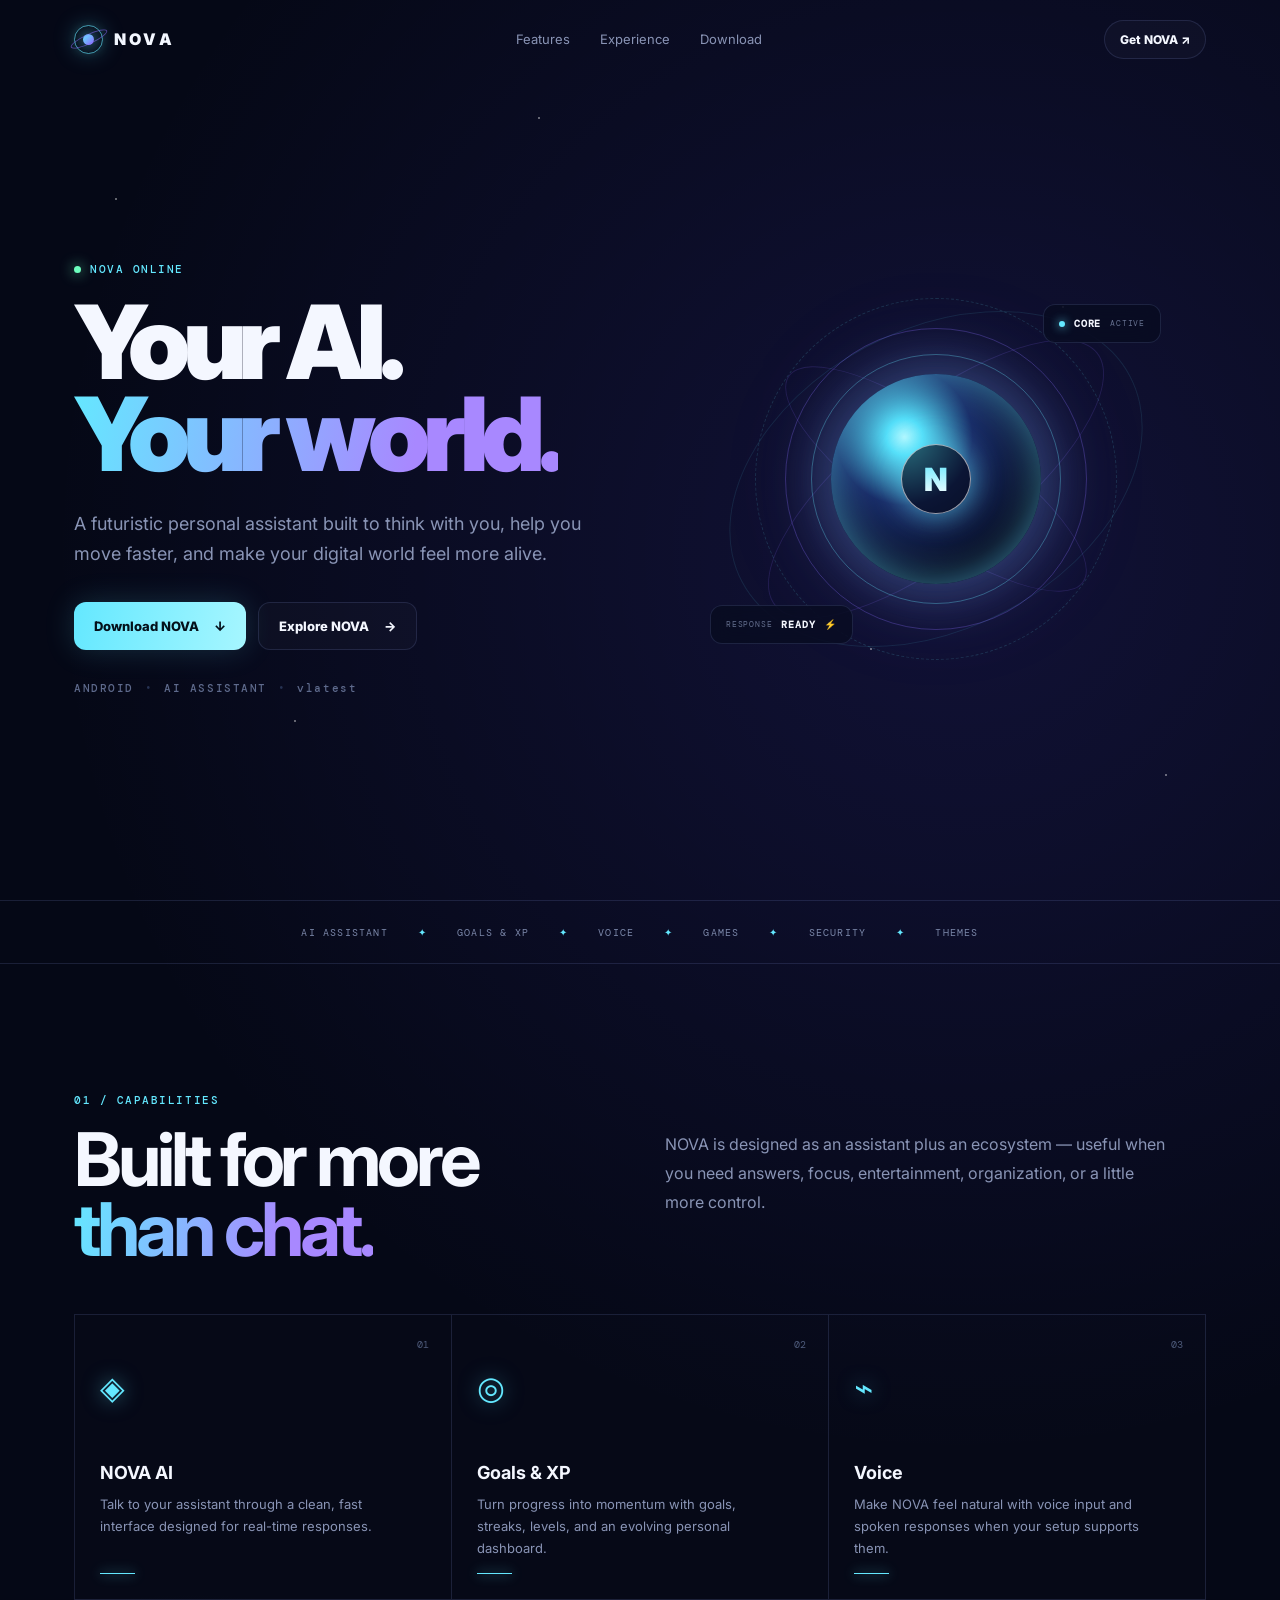
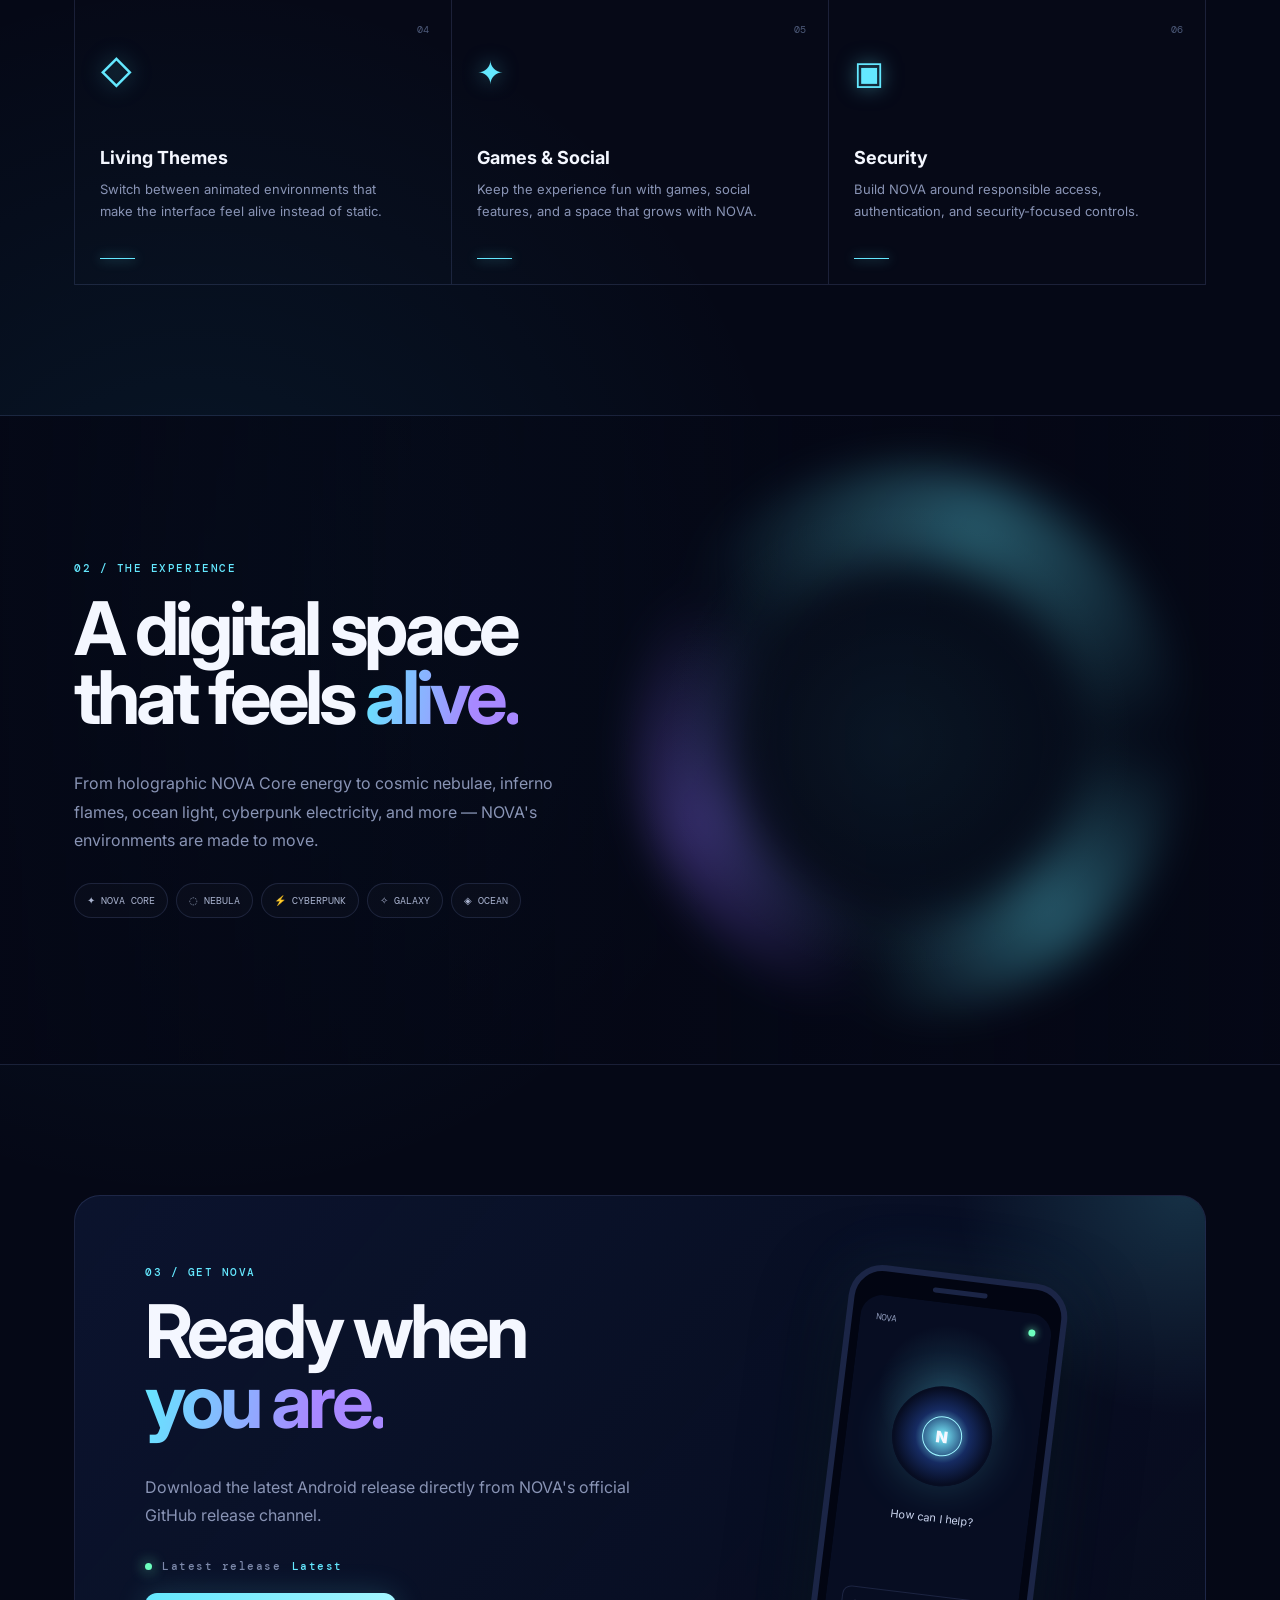
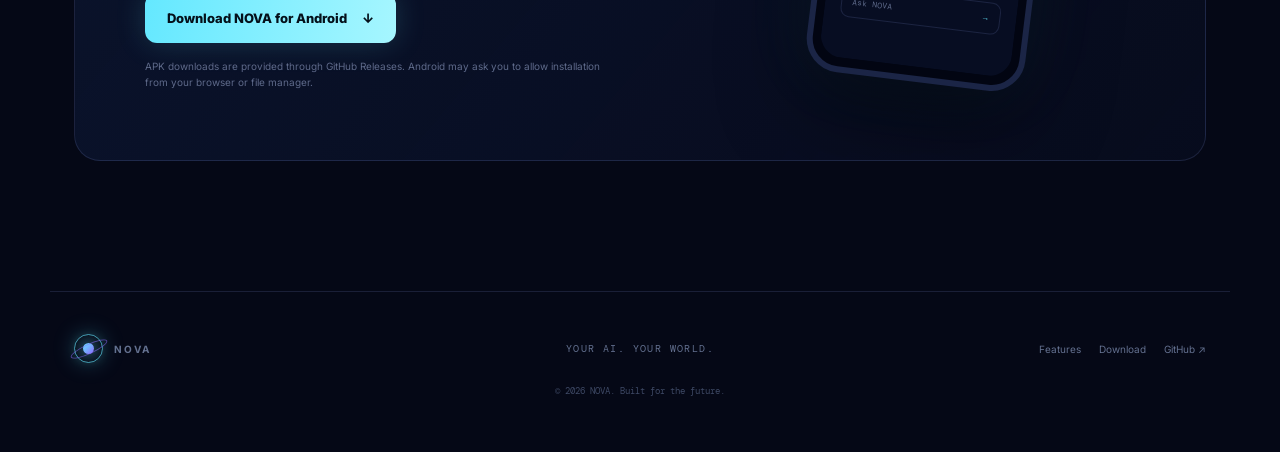
==== index.html @ 0735d18c "feat: build complete NOVA website" ====
<!doctype html>
<html lang="en">
<head>
  <meta charset="utf-8">
  <meta name="viewport" content="width=device-width,initial-scale=1">
  <meta name="theme-color" content="#050816">
  <meta name="description" content="NOVA — your AI, your world. Explore the official NOVA AI assistant and download the latest Android app.">
  <meta property="og:title" content="NOVA — Your AI. Your World.">
  <meta property="og:description" content="The official NOVA AI website. Download NOVA for Android.">
  <meta property="og:type" content="website">
  <title>NOVA — Your AI. Your World.</title>
  <link rel="icon" href="assets/nova-mark.svg" type="image/svg+xml">
  <link rel="stylesheet" href="styles.css">
</head>
<body>
  <div class="space" aria-hidden="true"><i></i><i></i><i></i><i></i><i></i><i></i></div>
  <header class="nav">
    <a class="brand" href="#top" aria-label="NOVA home">
      <span class="brand-orb"><span></span></span>
      <span>NOVA</span>
    </a>
    <nav>
      <a href="#features">Features</a>
      <a href="#experience">Experience</a>
      <a href="#download">Download</a>
    </nav>
    <a class="nav-download" href="#download">Get NOVA <span>↗</span></a>
  </header>

  <main id="top">
    <section class="hero">
      <div class="hero-copy reveal">
        <div class="eyebrow"><span class="pulse"></span> NOVA ONLINE</div>
        <h1>Your AI.<br><em>Your world.</em></h1>
        <p class="lead">A futuristic personal assistant built to think with you, help you move faster, and make your digital world feel more alive.</p>
        <div class="actions">
          <a class="button primary" href="#download">Download NOVA <span>↓</span></a>
          <a class="button ghost" href="#features">Explore NOVA <span>→</span></a>
        </div>
        <div class="hero-meta"><span>ANDROID</span><b>•</b><span>AI ASSISTANT</span><b>•</b><span>v<span id="hero-version">latest</span></span></div>
      </div>

      <div class="core-wrap reveal" aria-label="Animated NOVA Core">
        <div class="orbit orbit-a"></div><div class="orbit orbit-b"></div><div class="orbit orbit-c"></div>
        <div class="core-glow"></div>
        <div class="core">
          <div class="core-ring ring-one"></div>
          <div class="core-ring ring-two"></div>
          <div class="core-ring ring-three"></div>
          <div class="core-center"><span>N</span></div>
        </div>
        <div class="float-card card-top"><span class="dot"></span><strong>CORE</strong><small>ACTIVE</small></div>
        <div class="float-card card-bottom"><small>RESPONSE</small><strong>READY</strong><span>⚡</span></div>
      </div>
    </section>

    <section class="ticker" aria-label="NOVA capabilities">
      <div>AI ASSISTANT</div><span>✦</span><div>GOALS & XP</div><span>✦</span><div>VOICE</div><span>✦</span><div>GAMES</div><span>✦</span><div>SECURITY</div><span>✦</span><div>THEMES</div>
    </section>

    <section class="section" id="features">
      <div class="section-head reveal">
        <div><span class="kicker">01 / CAPABILITIES</span><h2>Built for more<br><em>than chat.</em></h2></div>
        <p>NOVA is designed as an assistant plus an ecosystem — useful when you need answers, focus, entertainment, organization, or a little more control.</p>
      </div>
      <div class="feature-grid">
        <article class="feature reveal"><span class="number">01</span><div class="icon">◈</div><h3>NOVA AI</h3><p>Talk to your assistant through a clean, fast interface designed for real-time responses.</p><span class="line"></span></article>
        <article class="feature reveal"><span class="number">02</span><div class="icon">◎</div><h3>Goals & XP</h3><p>Turn progress into momentum with goals, streaks, levels, and an evolving personal dashboard.</p><span class="line"></span></article>
        <article class="feature reveal"><span class="number">03</span><div class="icon">⌁</div><h3>Voice</h3><p>Make NOVA feel natural with voice input and spoken responses when your setup supports them.</p><span class="line"></span></article>
        <article class="feature reveal"><span class="number">04</span><div class="icon">◇</div><h3>Living Themes</h3><p>Switch between animated environments that make the interface feel alive instead of static.</p><span class="line"></span></article>
        <article class="feature reveal"><span class="number">05</span><div class="icon">✦</div><h3>Games & Social</h3><p>Keep the experience fun with games, social features, and a space that grows with NOVA.</p><span class="line"></span></article>
        <article class="feature reveal"><span class="number">06</span><div class="icon">▣</div><h3>Security</h3><p>Build NOVA around responsible access, authentication, and security-focused controls.</p><span class="line"></span></article>
      </div>
    </section>

    <section class="experience" id="experience">
      <div class="experience-orb"></div>
      <div class="experience-content reveal">
        <span class="kicker">02 / THE EXPERIENCE</span>
        <h2>A digital space<br>that feels <em>alive.</em></h2>
        <p>From holographic NOVA Core energy to cosmic nebulae, inferno flames, ocean light, cyberpunk electricity, and more — NOVA's environments are made to move.</p>
        <div class="theme-pills"><span>✦ NOVA CORE</span><span>◌ NEBULA</span><span>⚡ CYBERPUNK</span><span>✧ GALAXY</span><span>◈ OCEAN</span></div>
      </div>
    </section>

    <section class="download" id="download">
      <div class="download-panel reveal">
        <div class="download-copy">
          <span class="kicker">03 / GET NOVA</span>
          <h2>Ready when<br><em>you are.</em></h2>
          <p>Download the latest Android release directly from NOVA's official GitHub release channel.</p>
          <div class="release"><span class="status"></span><span>Latest release</span><strong id="release-version">Checking…</strong></div>
          <a id="download-button" class="button primary big" href="https://github.com/team3nerd/nova-website/releases/latest/download/NOVA.apk">Download NOVA for Android <span>↓</span></a>
          <p class="fine">APK downloads are provided through GitHub Releases. Android may ask you to allow installation from your browser or file manager.</p>
        </div>
        <div class="download-visual">
          <div class="phone">
            <div class="speaker"></div><div class="phone-screen">
              <div class="mini-top"><span>NOVA</span><i></i></div>
              <div class="mini-core"><div>N</div></div>
              <p>How can I help?</p>
              <div class="mini-input">Ask NOVA <span>→</span></div>
            </div>
          </div>
        </div>
      </div>
    </section>
  </main>

  <footer>
    <div class="footer-brand"><span class="brand-orb"><span></span></span><strong>NOVA</strong></div>
    <p>YOUR AI. YOUR WORLD.</p>
    <div class="footer-links"><a href="#features">Features</a><a href="#download">Download</a><a href="https://github.com/team3nerd/nova-website" target="_blank" rel="noreferrer">GitHub ↗</a></div>
    <small>© <span id="year"></span> NOVA. Built for the future.</small>
  </footer>

  <script src="script.js"></script>
</body>
</html>
---- styles.css ----
@import url('https://fonts.googleapis.com/css2?family=DM+Mono:wght@400;500&family=Inter:wght@400;500;600;700;800;900&display=swap');
:root{--bg:#050816;--panel:#0a1024;--panel2:#0d1530;--text:#f4f7ff;--muted:#8994b5;--cyan:#64e8ff;--violet:#8d6bff;--line:rgba(130,150,220,.17);--max:1180px}
*{box-sizing:border-box}html{scroll-behavior:smooth}body{margin:0;background:radial-gradient(circle at 75% 15%,rgba(93,77,255,.14),transparent 28%),radial-gradient(circle at 15% 60%,rgba(43,202,255,.08),transparent 25%),var(--bg);color:var(--text);font-family:Inter,system-ui,sans-serif;overflow-x:hidden}a{color:inherit;text-decoration:none}.space i{position:fixed;width:2px;height:2px;background:#fff;border-radius:50%;opacity:.5;z-index:-1;animation:twinkle 4s infinite alternate}.space i:nth-child(1){left:9%;top:22%}.space i:nth-child(2){left:42%;top:13%;animation-delay:1s}.space i:nth-child(3){left:83%;top:34%;animation-delay:2s}.space i:nth-child(4){left:68%;top:72%;animation-delay:.5s}.space i:nth-child(5){left:23%;top:80%;animation-delay:1.5s}.space i:nth-child(6){left:91%;top:86%;animation-delay:2.5s}@keyframes twinkle{to{opacity:.12;transform:scale(.5)}}.nav{height:78px;max-width:var(--max);margin:auto;display:flex;align-items:center;justify-content:space-between;padding:0 24px;position:relative;z-index:10}.brand,.footer-brand{display:flex;align-items:center;gap:11px;font-weight:900;letter-spacing:.2em}.brand-orb{width:29px;height:29px;border:1px solid rgba(100,232,255,.65);border-radius:50%;display:grid;place-items:center;position:relative;box-shadow:0 0 22px rgba(100,232,255,.25)}.brand-orb:before{content:"";width:11px;height:11px;border-radius:50%;background:linear-gradient(135deg,var(--cyan),var(--violet));box-shadow:0 0 15px var(--cyan)}.brand-orb span{position:absolute;width:40px;height:10px;border:1px solid rgba(141,107,255,.55);border-radius:50%;transform:rotate(-25deg)}nav{display:flex;gap:30px;font-size:13px;color:var(--muted)}nav a:hover{color:var(--text)}.nav-download{font-size:12px;font-weight:800;border:1px solid var(--line);padding:11px 15px;border-radius:999px;background:rgba(255,255,255,.025)}.hero{min-height:calc(100vh - 78px);max-width:var(--max);margin:auto;padding:80px 24px 100px;display:grid;grid-template-columns:1fr 1fr;align-items:center;gap:50px}.eyebrow,.kicker,.hero-meta,.release{font:500 11px/1.2 'DM Mono',monospace;letter-spacing:.14em;color:var(--cyan)}.eyebrow{display:flex;align-items:center;gap:9px}.pulse,.status{width:7px;height:7px;border-radius:50%;background:#6dffbe;box-shadow:0 0 14px #6dffbe;display:inline-block;animation:pulse 1.6s infinite}@keyframes pulse{50%{transform:scale(1.7);opacity:.55}}h1{font-size:clamp(58px,8vw,104px);line-height:.9;letter-spacing:-.07em;margin:20px 0 28px;font-weight:900}h1 em,h2 em{font-style:normal;background:linear-gradient(100deg,var(--cyan),#a888ff 70%);-webkit-background-clip:text;background-clip:text;color:transparent}.lead{max-width:590px;color:var(--muted);font-size:18px;line-height:1.7}.actions{display:flex;gap:12px;margin:32px 0}.button{display:inline-flex;align-items:center;gap:15px;border-radius:12px;padding:15px 20px;font-size:13px;font-weight:800;transition:.25s;cursor:pointer}.button.primary{color:#04101a;background:linear-gradient(100deg,var(--cyan),#a6f6ff);box-shadow:0 0 30px rgba(100,232,255,.17)}.button.primary:hover{transform:translateY(-3px);box-shadow:0 12px 40px rgba(100,232,255,.23)}.button.ghost{border:1px solid var(--line);background:rgba(255,255,255,.025)}.button.ghost:hover{border-color:rgba(100,232,255,.4)}.hero-meta{display:flex;gap:11px;color:#5e6a8c}.hero-meta b{font-weight:400;color:#263252}.core-wrap{height:500px;display:grid;place-items:center;position:relative}.core-glow{position:absolute;width:300px;height:300px;background:radial-gradient(circle,rgba(100,232,255,.25),rgba(141,107,255,.1) 42%,transparent 70%);filter:blur(10px);animation:breathe 4s ease-in-out infinite}@keyframes breathe{50%{transform:scale(1.15);opacity:.75}}.core{width:210px;height:210px;border-radius:50%;position:relative;display:grid;place-items:center;background:radial-gradient(circle at 35% 30%,#b7f9ff 0,#55dff9 9%,#192b66 34%,#070b20 70%);box-shadow:inset 0 0 40px rgba(100,232,255,.5),0 0 70px rgba(100,232,255,.25),0 0 120px rgba(141,107,255,.16)}.core-center{width:70px;height:70px;border-radius:50%;display:grid;place-items:center;border:1px solid rgba(255,255,255,.6);background:rgba(4,9,24,.62);box-shadow:0 0 30px rgba(100,232,255,.7)}.core-center span{font-size:32px;font-weight:900;background:linear-gradient(var(--cyan),#fff);-webkit-background-clip:text;color:transparent}.core-ring,.orbit{position:absolute;border:1px solid rgba(100,232,255,.32);border-radius:50%}.ring-one{inset:-20px;animation:spin 9s linear infinite}.ring-two{inset:-46px;border-color:rgba(141,107,255,.3);animation:spin 14s linear infinite reverse}.ring-three{inset:-76px;border-style:dashed;border-color:rgba(100,232,255,.15);animation:spin 22s linear infinite}@keyframes spin{to{transform:rotate(360deg)}}.orbit{width:360px;height:110px;transform:rotate(35deg);border-color:rgba(141,107,255,.17)}.orbit-b{width:410px;height:150px;transform:rotate(-38deg)}.orbit-c{width:300px;height:440px;transform:rotate(62deg);border-color:rgba(100,232,255,.1)}.float-card{position:absolute;border:1px solid var(--line);background:rgba(7,12,31,.72);backdrop-filter:blur(12px);padding:12px 15px;border-radius:12px;display:flex;align-items:center;gap:9px;font:10px 'DM Mono',monospace;letter-spacing:.08em}.float-card small{color:#65708f}.card-top{top:75px;right:45px}.card-bottom{bottom:85px;left:45px}.dot{width:6px;height:6px;background:var(--cyan);border-radius:50%;box-shadow:0 0 10px var(--cyan)}.ticker{border-block:1px solid var(--line);display:flex;justify-content:center;gap:30px;align-items:center;min-height:64px;color:#7b87a9;font:10px 'DM Mono',monospace;letter-spacing:.12em;overflow:hidden;white-space:nowrap}.ticker span{color:var(--cyan)}.section{max-width:var(--max);margin:auto;padding:130px 24px}.section-head{display:grid;grid-template-columns:1fr 1fr;gap:50px;margin-bottom:50px}.kicker{display:block;margin-bottom:18px}.section h2,.experience h2,.download h2{font-size:clamp(45px,6vw,74px);line-height:.94;letter-spacing:-.055em;margin:0}.section-head p,.experience-content>p,.download-copy>p{color:var(--muted);line-height:1.8;max-width:500px;margin:36px 0 0}.feature-grid{display:grid;grid-template-columns:repeat(3,1fr);border-top:1px solid var(--line);border-left:1px solid var(--line)}.feature{min-height:285px;padding:25px;border-right:1px solid var(--line);border-bottom:1px solid var(--line);position:relative;transition:.3s;background:rgba(255,255,255,.008)}.feature:hover{background:rgba(100,232,255,.025);transform:translateY(-4px)}.number{position:absolute;right:22px;top:23px;font:10px 'DM Mono',monospace;color:#4e5b7b}.icon{font-size:32px;color:var(--cyan);text-shadow:0 0 20px rgba(100,232,255,.5);margin:28px 0 55px}.feature h3{font-size:18px;margin:0 0 10px}.feature p{color:var(--muted);font-size:13px;line-height:1.7;margin:0;max-width:290px}.line{position:absolute;bottom:25px;left:25px;width:35px;height:1px;background:var(--cyan);box-shadow:0 0 12px var(--cyan)}.experience{min-height:650px;position:relative;overflow:hidden;border-block:1px solid var(--line);display:grid;place-items:center;padding:110px 24px}.experience:before{content:"";position:absolute;inset:0;background:radial-gradient(circle at 70% 50%,rgba(100,232,255,.1),transparent 25%),linear-gradient(90deg,rgba(5,8,22,.95),rgba(5,8,22,.55),rgba(5,8,22,.92))}.experience-orb{position:absolute;width:540px;height:540px;right:8%;border-radius:50%;background:conic-gradient(from 90deg,transparent,var(--cyan),transparent 28%,var(--violet),transparent 60%,var(--cyan),transparent);filter:blur(22px);opacity:.35;animation:spin 18s linear infinite}.experience-orb:after{content:"";position:absolute;inset:90px;border-radius:50%;background:#050816;box-shadow:0 0 90px rgba(100,232,255,.25)}.experience-content{position:relative;width:var(--max);padding:0 24px}.experience-content>p{max-width:530px}.theme-pills{display:flex;flex-wrap:wrap;gap:8px;margin-top:28px}.theme-pills span{padding:10px 12px;border:1px solid var(--line);border-radius:999px;color:#aab4d0;font:10px 'DM Mono',monospace;background:rgba(255,255,255,.02)}.download{max-width:var(--max);margin:auto;padding:130px 24px}.download-panel{border:1px solid var(--line);border-radius:26px;background:linear-gradient(130deg,rgba(12,21,48,.92),rgba(8,13,32,.72));padding:70px;display:grid;grid-template-columns:1.2fr .8fr;overflow:hidden;position:relative}.download-panel:before{content:"";position:absolute;width:500px;height:500px;right:-230px;top:-260px;background:radial-gradient(circle,rgba(100,232,255,.16),transparent 65%)}.release{display:flex;align-items:center;gap:10px;margin:30px 0 20px;color:#7d89aa}.release strong{color:var(--cyan);font-weight:500}.button.big{padding:17px 22px}.fine{font-size:10px!important;line-height:1.6!important;color:#5e6a8a!important;max-width:480px!important;margin-top:15px!important}.download-visual{display:grid;place-items:center;position:relative}.phone{width:220px;height:410px;border:6px solid #1b2546;border-radius:34px;background:#020512;box-shadow:0 30px 80px rgba(0,0,0,.5),0 0 70px rgba(100,232,255,.08);padding:8px;transform:rotate(7deg)}.speaker{width:55px;height:5px;background:#1b2546;border-radius:5px;margin:2px auto 9px}.phone-screen{height:365px;border-radius:22px;background:radial-gradient(circle at 50% 25%,rgba(100,232,255,.18),transparent 24%),#070d22;padding:16px;text-align:center;overflow:hidden}.mini-top{display:flex;justify-content:space-between;font:9px 'DM Mono';color:#8e9aba}.mini-top i{width:7px;height:7px;background:#6dffbe;border-radius:50%;box-shadow:0 0 8px #6dffbe}.mini-core{margin:55px auto 25px;width:100px;height:100px;border-radius:50%;display:grid;place-items:center;background:radial-gradient(circle,#7af0ff,#162b62 38%,#070d22 68%);box-shadow:0 0 45px rgba(100,232,255,.2)}.mini-core div{width:40px;height:40px;border-radius:50%;display:grid;place-items:center;border:1px solid #9df4ff;font-weight:900}.phone-screen p{font-size:11px;color:#cbd5ef}.mini-input{margin-top:70px;border:1px solid var(--line);padding:10px;border-radius:9px;text-align:left;color:#5e6a8a;font:8px 'DM Mono'}.mini-input span{float:right;color:var(--cyan)}footer{max-width:var(--max);margin:auto;padding:40px 24px 55px;border-top:1px solid var(--line);display:grid;grid-template-columns:1fr 1fr 1fr;align-items:center;gap:20px;color:#63708f;font-size:10px}footer p{text-align:center;font:10px 'DM Mono';letter-spacing:.14em}.footer-links{display:flex;justify-content:flex-end;gap:18px}.footer-links a:hover{color:var(--cyan)}footer small{grid-column:1/-1;text-align:center;color:#3e4965;font:9px 'DM Mono'}.reveal{opacity:0;transform:translateY(24px);transition:opacity .8s ease,transform .8s ease}.reveal.visible{opacity:1;transform:none}@media(max-width:800px){.nav{padding:0 18px}.nav nav{display:none}.nav-download{padding:9px 12px}.hero{grid-template-columns:1fr;padding-top:55px;min-height:auto}.core-wrap{height:400px;order:-1}.core{width:170px;height:170px}.orbit{transform:scale(.78) rotate(35deg)}.float-card{display:none}.section-head,.download-panel{grid-template-columns:1fr}.feature-grid{grid-template-columns:1fr 1fr}.download-panel{padding:38px}.download-visual{margin-top:45px}.experience{min-height:620px}.experience-orb{right:-220px;opacity:.25}footer{grid-template-columns:1fr;text-align:center}.footer-links{justify-content:center}footer p{grid-row:3}.footer-links{grid-row:2}footer small{grid-row:4}}@media(max-width:520px){h1{font-size:58px}.lead{font-size:16px}.actions{flex-direction:column}.button{justify-content:center}.feature-grid{grid-template-columns:1fr}.section,.download{padding-block:90px}.ticker{justify-content:flex-start;padding-left:20px}.download-panel{padding:30px 22px;border-radius:20px}.download h2{font-size:52px}.phone{transform:none}.hero-meta{flex-wrap:wrap}}
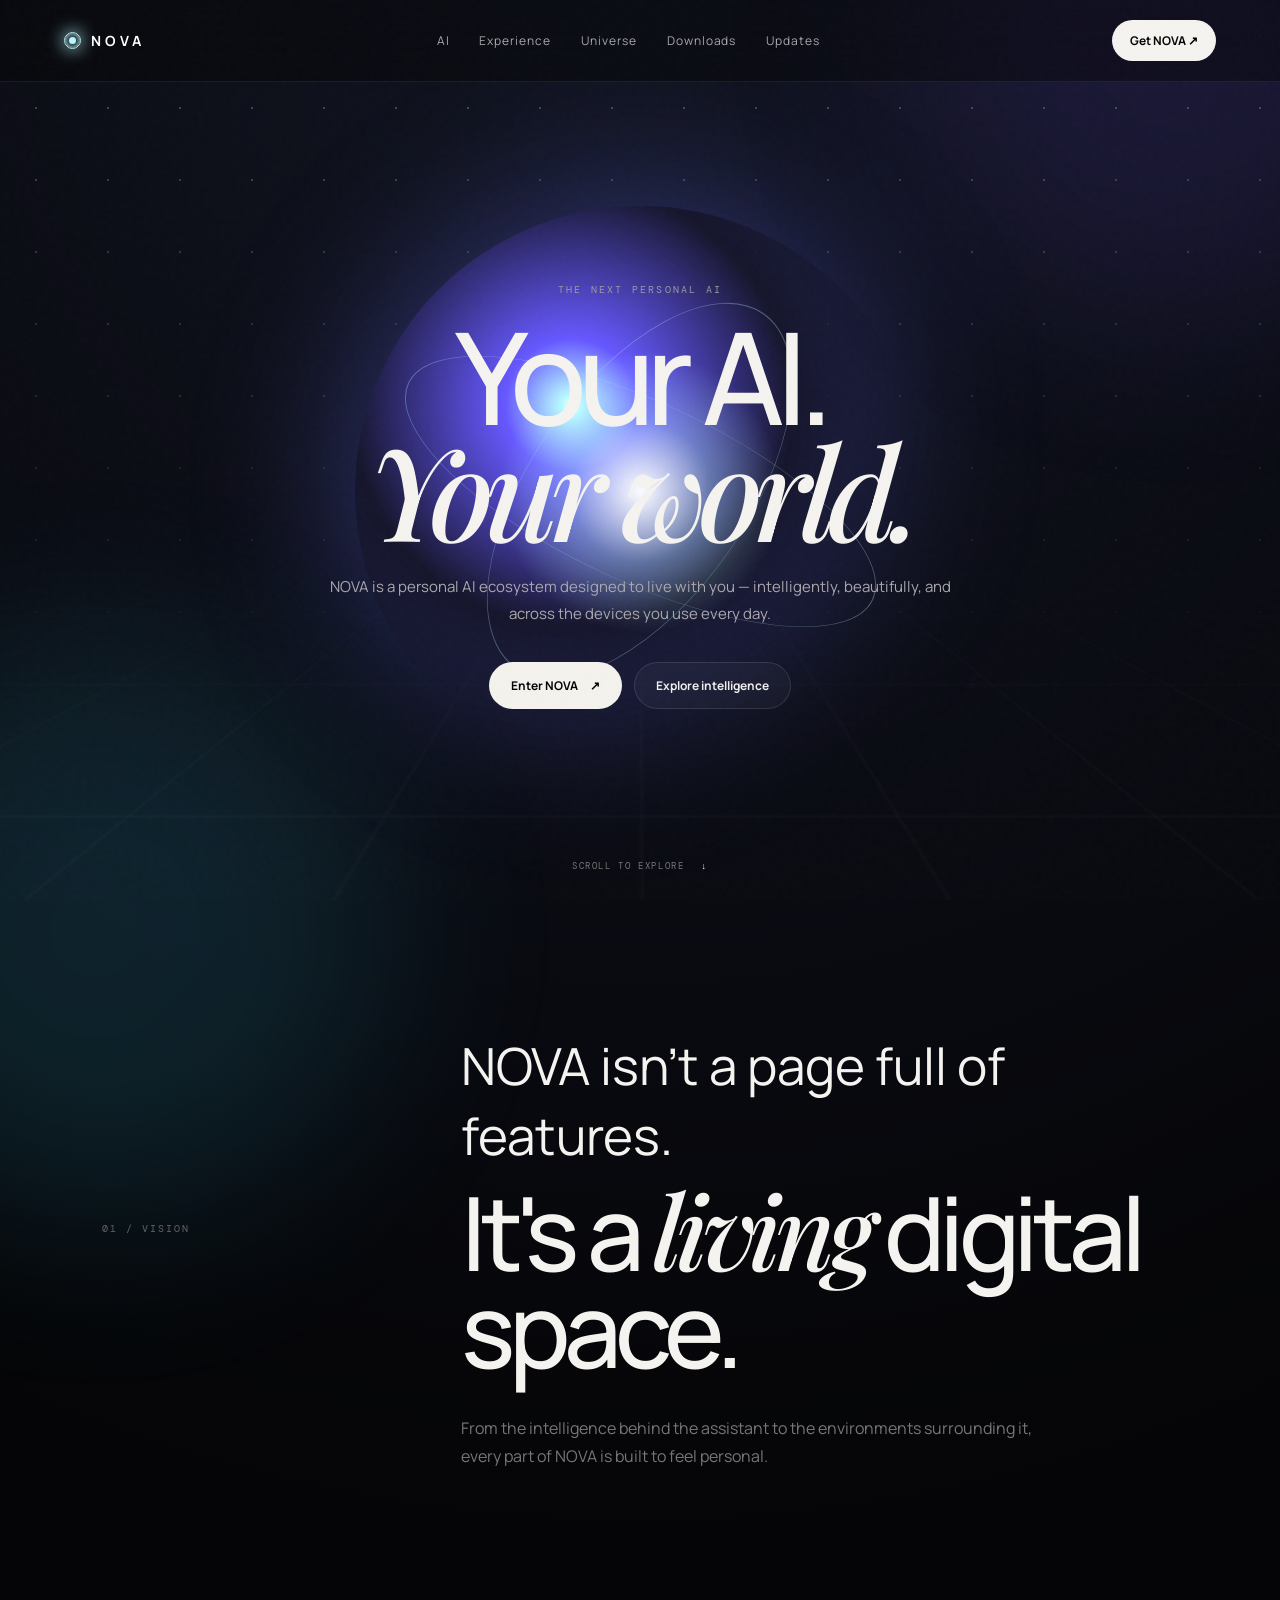
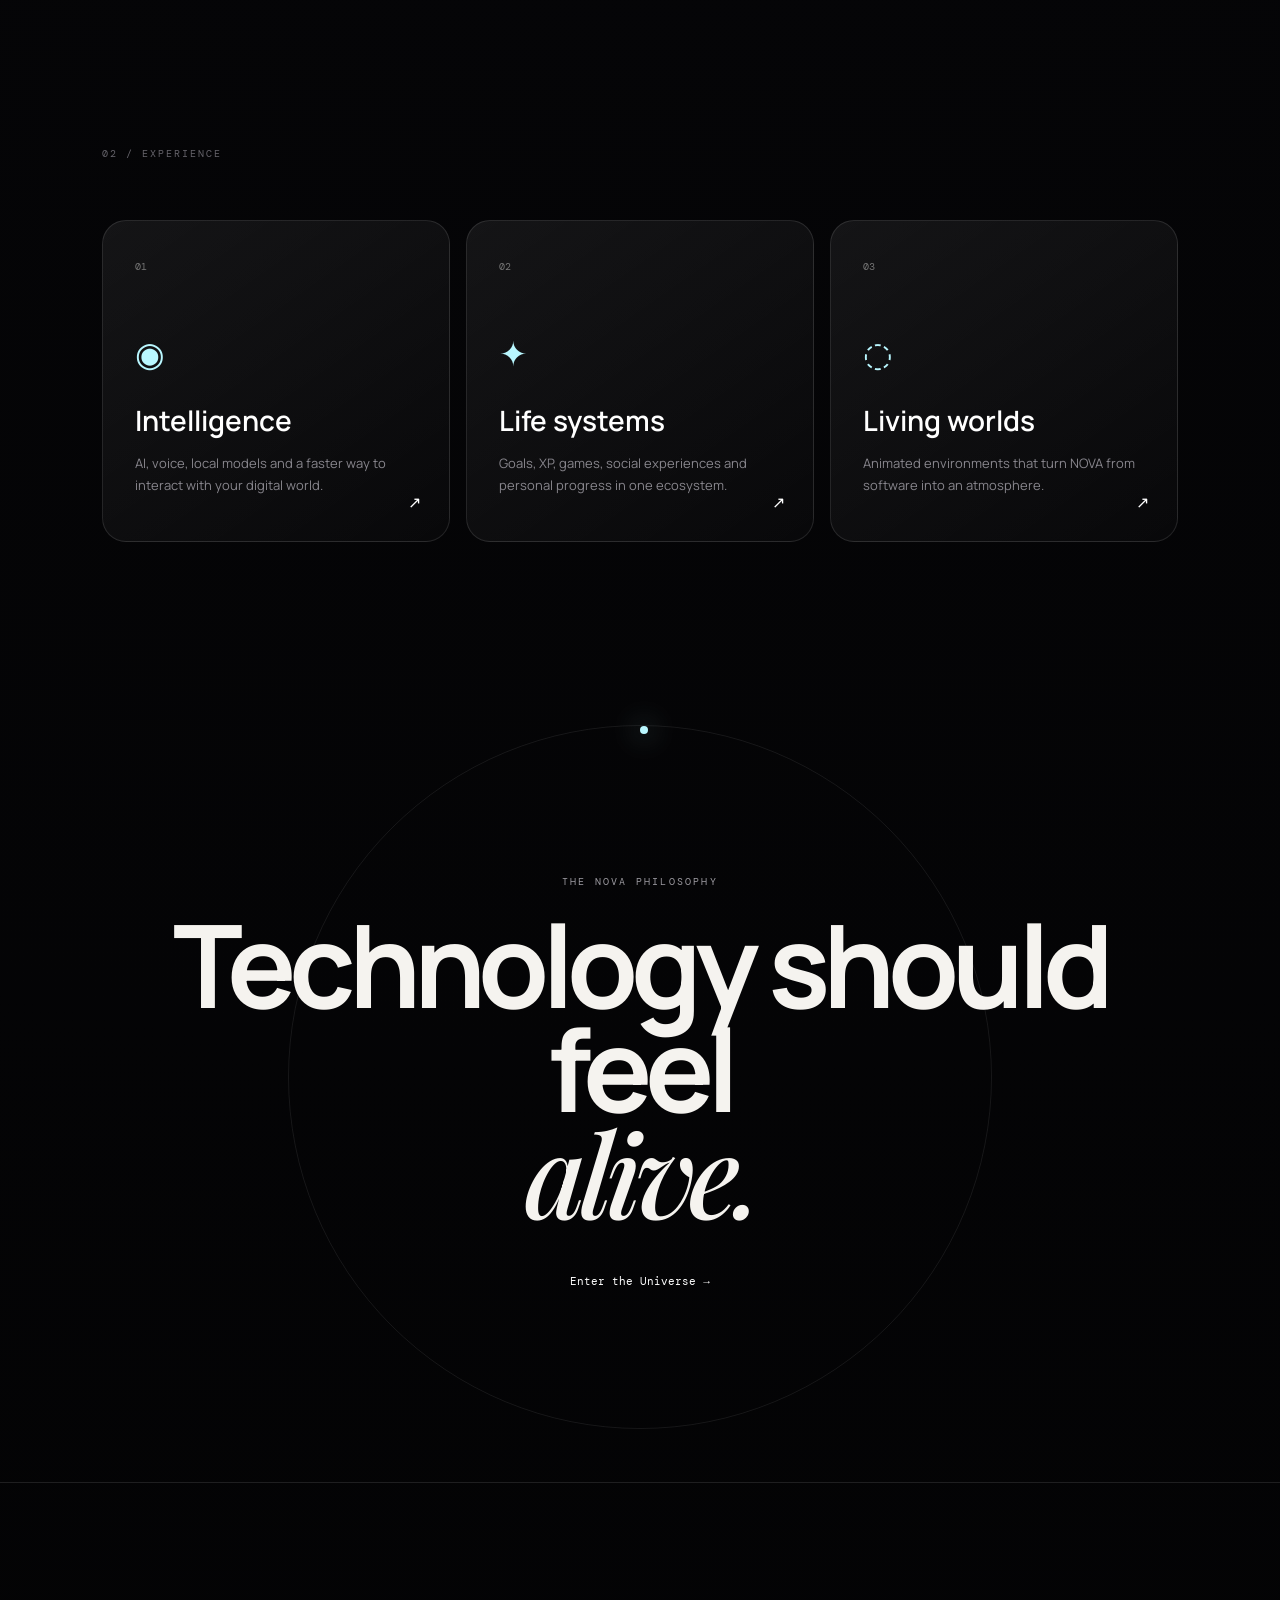
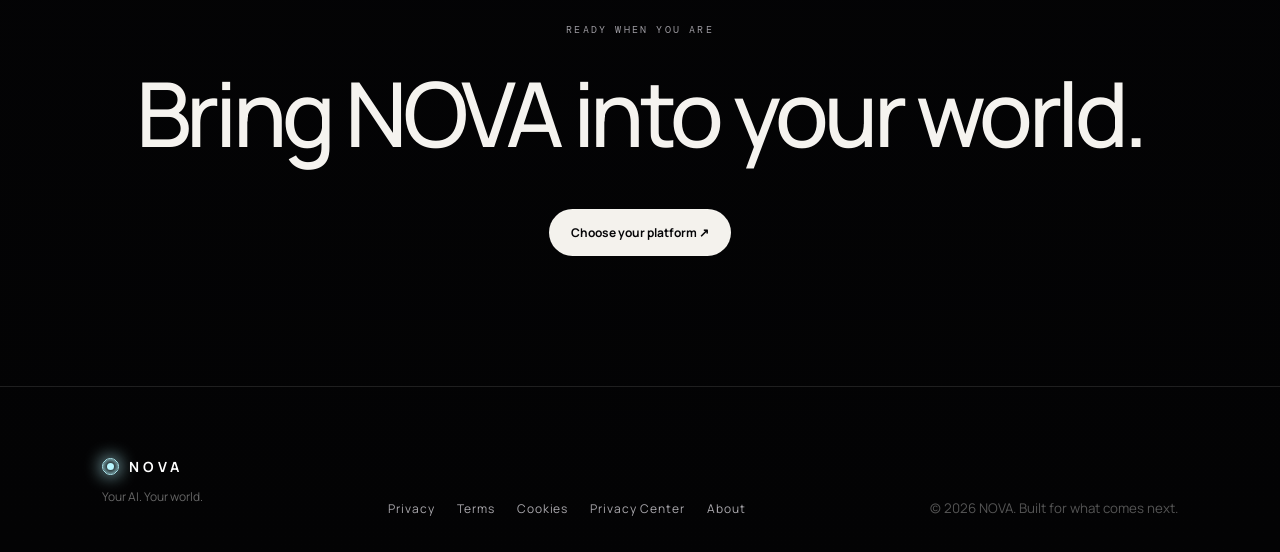
==== commit 9c36322a: "feat: transform NOVA website into a multi-page luxury ecosystem" ====
--- a/index.html
+++ b/index.html
@@ -1,119 +1,40 @@
 <!doctype html>
 <html lang="en">
 <head>
-  <meta charset="utf-8">
-  <meta name="viewport" content="width=device-width,initial-scale=1">
-  <meta name="theme-color" content="#050816">
-  <meta name="description" content="NOVA — your AI, your world. Explore the official NOVA AI assistant and download the latest Android app.">
-  <meta property="og:title" content="NOVA — Your AI. Your World.">
-  <meta property="og:description" content="The official NOVA AI website. Download NOVA for Android.">
-  <meta property="og:type" content="website">
-  <title>NOVA — Your AI. Your World.</title>
-  <link rel="icon" href="assets/nova-mark.svg" type="image/svg+xml">
-  <link rel="stylesheet" href="styles.css">
+<meta charset="utf-8"><meta name="viewport" content="width=device-width,initial-scale=1">
+<meta name="description" content="NOVA — a living AI ecosystem for your world.">
+<title>NOVA — Your AI. Your world.</title>
+<link rel="preconnect" href="https://fonts.googleapis.com"><link rel="preconnect" href="https://fonts.gstatic.com" crossorigin>
+<link href="https://fonts.googleapis.com/css2?family=DM+Mono:wght@400;500&family=Manrope:wght@300;400;500;600;700;800&family=Playfair+Display:ital,wght@0,500;0,600;1,500;1,600&display=swap" rel="stylesheet">
+<link rel="stylesheet" href="styles.css">
 </head>
-<body>
-  <div class="space" aria-hidden="true"><i></i><i></i><i></i><i></i><i></i><i></i></div>
-  <header class="nav">
-    <a class="brand" href="#top" aria-label="NOVA home">
-      <span class="brand-orb"><span></span></span>
-      <span>NOVA</span>
-    </a>
-    <nav>
-      <a href="#features">Features</a>
-      <a href="#experience">Experience</a>
-      <a href="#download">Download</a>
-    </nav>
-    <a class="nav-download" href="#download">Get NOVA <span>↗</span></a>
-  </header>
-
-  <main id="top">
-    <section class="hero">
-      <div class="hero-copy reveal">
-        <div class="eyebrow"><span class="pulse"></span> NOVA ONLINE</div>
-        <h1>Your AI.<br><em>Your world.</em></h1>
-        <p class="lead">A futuristic personal assistant built to think with you, help you move faster, and make your digital world feel more alive.</p>
-        <div class="actions">
-          <a class="button primary" href="#download">Download NOVA <span>↓</span></a>
-          <a class="button ghost" href="#features">Explore NOVA <span>→</span></a>
-        </div>
-        <div class="hero-meta"><span>ANDROID</span><b>•</b><span>AI ASSISTANT</span><b>•</b><span>v<span id="hero-version">latest</span></span></div>
-      </div>
-
-      <div class="core-wrap reveal" aria-label="Animated NOVA Core">
-        <div class="orbit orbit-a"></div><div class="orbit orbit-b"></div><div class="orbit orbit-c"></div>
-        <div class="core-glow"></div>
-        <div class="core">
-          <div class="core-ring ring-one"></div>
-          <div class="core-ring ring-two"></div>
-          <div class="core-ring ring-three"></div>
-          <div class="core-center"><span>N</span></div>
-        </div>
-        <div class="float-card card-top"><span class="dot"></span><strong>CORE</strong><small>ACTIVE</small></div>
-        <div class="float-card card-bottom"><small>RESPONSE</small><strong>READY</strong><span>⚡</span></div>
-      </div>
-    </section>
-
-    <section class="ticker" aria-label="NOVA capabilities">
-      <div>AI ASSISTANT</div><span>✦</span><div>GOALS & XP</div><span>✦</span><div>VOICE</div><span>✦</span><div>GAMES</div><span>✦</span><div>SECURITY</div><span>✦</span><div>THEMES</div>
-    </section>
-
-    <section class="section" id="features">
-      <div class="section-head reveal">
-        <div><span class="kicker">01 / CAPABILITIES</span><h2>Built for more<br><em>than chat.</em></h2></div>
-        <p>NOVA is designed as an assistant plus an ecosystem — useful when you need answers, focus, entertainment, organization, or a little more control.</p>
-      </div>
-      <div class="feature-grid">
-        <article class="feature reveal"><span class="number">01</span><div class="icon">◈</div><h3>NOVA AI</h3><p>Talk to your assistant through a clean, fast interface designed for real-time responses.</p><span class="line"></span></article>
-        <article class="feature reveal"><span class="number">02</span><div class="icon">◎</div><h3>Goals & XP</h3><p>Turn progress into momentum with goals, streaks, levels, and an evolving personal dashboard.</p><span class="line"></span></article>
-        <article class="feature reveal"><span class="number">03</span><div class="icon">⌁</div><h3>Voice</h3><p>Make NOVA feel natural with voice input and spoken responses when your setup supports them.</p><span class="line"></span></article>
-        <article class="feature reveal"><span class="number">04</span><div class="icon">◇</div><h3>Living Themes</h3><p>Switch between animated environments that make the interface feel alive instead of static.</p><span class="line"></span></article>
-        <article class="feature reveal"><span class="number">05</span><div class="icon">✦</div><h3>Games & Social</h3><p>Keep the experience fun with games, social features, and a space that grows with NOVA.</p><span class="line"></span></article>
-        <article class="feature reveal"><span class="number">06</span><div class="icon">▣</div><h3>Security</h3><p>Build NOVA around responsible access, authentication, and security-focused controls.</p><span class="line"></span></article>
-      </div>
-    </section>
-
-    <section class="experience" id="experience">
-      <div class="experience-orb"></div>
-      <div class="experience-content reveal">
-        <span class="kicker">02 / THE EXPERIENCE</span>
-        <h2>A digital space<br>that feels <em>alive.</em></h2>
-        <p>From holographic NOVA Core energy to cosmic nebulae, inferno flames, ocean light, cyberpunk electricity, and more — NOVA's environments are made to move.</p>
-        <div class="theme-pills"><span>✦ NOVA CORE</span><span>◌ NEBULA</span><span>⚡ CYBERPUNK</span><span>✧ GALAXY</span><span>◈ OCEAN</span></div>
-      </div>
-    </section>
-
-    <section class="download" id="download">
-      <div class="download-panel reveal">
-        <div class="download-copy">
-          <span class="kicker">03 / GET NOVA</span>
-          <h2>Ready when<br><em>you are.</em></h2>
-          <p>Download the latest Android release directly from NOVA's official GitHub release channel.</p>
-          <div class="release"><span class="status"></span><span>Latest release</span><strong id="release-version">Checking…</strong></div>
-          <a id="download-button" class="button primary big" href="https://github.com/team3nerd/nova-website/releases/latest/download/NOVA.apk">Download NOVA for Android <span>↓</span></a>
-          <p class="fine">APK downloads are provided through GitHub Releases. Android may ask you to allow installation from your browser or file manager.</p>
-        </div>
-        <div class="download-visual">
-          <div class="phone">
-            <div class="speaker"></div><div class="phone-screen">
-              <div class="mini-top"><span>NOVA</span><i></i></div>
-              <div class="mini-core"><div>N</div></div>
-              <p>How can I help?</p>
-              <div class="mini-input">Ask NOVA <span>→</span></div>
-            </div>
-          </div>
-        </div>
-      </div>
-    </section>
-  </main>
-
-  <footer>
-    <div class="footer-brand"><span class="brand-orb"><span></span></span><strong>NOVA</strong></div>
-    <p>YOUR AI. YOUR WORLD.</p>
-    <div class="footer-links"><a href="#features">Features</a><a href="#download">Download</a><a href="https://github.com/team3nerd/nova-website" target="_blank" rel="noreferrer">GitHub ↗</a></div>
-    <small>© <span id="year"></span> NOVA. Built for the future.</small>
-  </footer>
-
-  <script src="script.js"></script>
-</body>
-</html>+<body data-page="home">
+<div class="noise"></div><div class="ambient ambient-a"></div><div class="ambient ambient-b"></div>
+<header class="nav">
+<a class="brand" href="index.html"><span class="brand-core"></span><span>NOVA</span></a>
+<nav>
+<a href="ai.html">AI</a><a href="experience.html">Experience</a><a href="universe.html">Universe</a><a href="downloads.html">Downloads</a><a href="updates.html">Updates</a>
+</nav>
+<a class="nav-cta" href="downloads.html">Get NOVA <span>↗</span></a>
+<button class="menu" aria-label="Open menu">☰</button>
+</header>
+<main>
+<section class="hero">
+<div class="hero-grid"></div><div class="hero-orb"><span></span><i></i><b></b></div>
+<div class="hero-copy reveal"><p class="eyebrow">THE NEXT PERSONAL AI</p><h1>Your AI.<br><em>Your world.</em></h1>
+<p class="lead">NOVA is a personal AI ecosystem designed to live with you — intelligently, beautifully, and across the devices you use every day.</p>
+<div class="actions"><a class="button primary" href="downloads.html">Enter NOVA <span>↗</span></a><a class="button ghost" href="ai.html">Explore intelligence</a></div>
+</div>
+<div class="scroll-hint">SCROLL TO EXPLORE <span>↓</span></div>
+</section>
+<section class="statement section"><div class="section-number">01 / VISION</div><div class="statement-copy reveal"><p>NOVA isn't a page full of features.</p><h2>It's a <em>living</em> digital space.</h2><p class="muted">From the intelligence behind the assistant to the environments surrounding it, every part of NOVA is built to feel personal.</p></div></section>
+<section class="feature-stage section"><div class="section-number">02 / EXPERIENCE</div><div class="feature-grid">
+<a class="feature-card reveal" href="ai.html"><span class="card-index">01</span><div class="card-icon">◉</div><h3>Intelligence</h3><p>AI, voice, local models and a faster way to interact with your digital world.</p><span class="arrow">↗</span></a>
+<a class="feature-card reveal" href="experience.html"><span class="card-index">02</span><div class="card-icon">✦</div><h3>Life systems</h3><p>Goals, XP, games, social experiences and personal progress in one ecosystem.</p><span class="arrow">↗</span></a>
+<a class="feature-card reveal" href="universe.html"><span class="card-index">03</span><div class="card-icon">◌</div><h3>Living worlds</h3><p>Animated environments that turn NOVA from software into an atmosphere.</p><span class="arrow">↗</span></a>
+</div></section>
+<section class="manifesto section"><div class="manifesto-orbit"></div><div class="reveal"><p class="eyebrow">THE NOVA PHILOSOPHY</p><h2>Technology should feel<br><em>alive.</em></h2><a class="text-link" href="universe.html">Enter the Universe →</a></div></section>
+<section class="download-strip section"><div class="reveal"><p class="eyebrow">READY WHEN YOU ARE</p><h2>Bring NOVA into your world.</h2><a class="button primary" href="downloads.html">Choose your platform ↗</a></div></section>
+</main>
+<footer class="footer"><div><a class="brand" href="index.html"><span class="brand-core"></span><span>NOVA</span></a><p>Your AI. Your world.</p></div><div class="footer-links"><a href="privacy.html">Privacy</a><a href="terms.html">Terms</a><a href="cookies.html">Cookies</a><a href="privacy-center.html">Privacy Center</a><a href="about.html">About</a></div><small>© 2026 NOVA. Built for what comes next.</small></footer>
+<script src="script.js"></script></body></html>
--- a/styles.css
+++ b/styles.css
@@ -1,3 +1 @@
-@import url('https://fonts.googleapis.com/css2?family=DM+Mono:wght@400;500&family=Inter:wght@400;500;600;700;800;900&display=swap');
-:root{--bg:#050816;--panel:#0a1024;--panel2:#0d1530;--text:#f4f7ff;--muted:#8994b5;--cyan:#64e8ff;--violet:#8d6bff;--line:rgba(130,150,220,.17);--max:1180px}
-*{box-sizing:border-box}html{scroll-behavior:smooth}body{margin:0;background:radial-gradient(circle at 75% 15%,rgba(93,77,255,.14),transparent 28%),radial-gradient(circle at 15% 60%,rgba(43,202,255,.08),transparent 25%),var(--bg);color:var(--text);font-family:Inter,system-ui,sans-serif;overflow-x:hidden}a{color:inherit;text-decoration:none}.space i{position:fixed;width:2px;height:2px;background:#fff;border-radius:50%;opacity:.5;z-index:-1;animation:twinkle 4s infinite alternate}.space i:nth-child(1){left:9%;top:22%}.space i:nth-child(2){left:42%;top:13%;animation-delay:1s}.space i:nth-child(3){left:83%;top:34%;animation-delay:2s}.space i:nth-child(4){left:68%;top:72%;animation-delay:.5s}.space i:nth-child(5){left:23%;top:80%;animation-delay:1.5s}.space i:nth-child(6){left:91%;top:86%;animation-delay:2.5s}@keyframes twinkle{to{opacity:.12;transform:scale(.5)}}.nav{height:78px;max-width:var(--max);margin:auto;display:flex;align-items:center;justify-content:space-between;padding:0 24px;position:relative;z-index:10}.brand,.footer-brand{display:flex;align-items:center;gap:11px;font-weight:900;letter-spacing:.2em}.brand-orb{width:29px;height:29px;border:1px solid rgba(100,232,255,.65);border-radius:50%;display:grid;place-items:center;position:relative;box-shadow:0 0 22px rgba(100,232,255,.25)}.brand-orb:before{content:"";width:11px;height:11px;border-radius:50%;background:linear-gradient(135deg,var(--cyan),var(--violet));box-shadow:0 0 15px var(--cyan)}.brand-orb span{position:absolute;width:40px;height:10px;border:1px solid rgba(141,107,255,.55);border-radius:50%;transform:rotate(-25deg)}nav{display:flex;gap:30px;font-size:13px;color:var(--muted)}nav a:hover{color:var(--text)}.nav-download{font-size:12px;font-weight:800;border:1px solid var(--line);padding:11px 15px;border-radius:999px;background:rgba(255,255,255,.025)}.hero{min-height:calc(100vh - 78px);max-width:var(--max);margin:auto;padding:80px 24px 100px;display:grid;grid-template-columns:1fr 1fr;align-items:center;gap:50px}.eyebrow,.kicker,.hero-meta,.release{font:500 11px/1.2 'DM Mono',monospace;letter-spacing:.14em;color:var(--cyan)}.eyebrow{display:flex;align-items:center;gap:9px}.pulse,.status{width:7px;height:7px;border-radius:50%;background:#6dffbe;box-shadow:0 0 14px #6dffbe;display:inline-block;animation:pulse 1.6s infinite}@keyframes pulse{50%{transform:scale(1.7);opacity:.55}}h1{font-size:clamp(58px,8vw,104px);line-height:.9;letter-spacing:-.07em;margin:20px 0 28px;font-weight:900}h1 em,h2 em{font-style:normal;background:linear-gradient(100deg,var(--cyan),#a888ff 70%);-webkit-background-clip:text;background-clip:text;color:transparent}.lead{max-width:590px;color:var(--muted);font-size:18px;line-height:1.7}.actions{display:flex;gap:12px;margin:32px 0}.button{display:inline-flex;align-items:center;gap:15px;border-radius:12px;padding:15px 20px;font-size:13px;font-weight:800;transition:.25s;cursor:pointer}.button.primary{color:#04101a;background:linear-gradient(100deg,var(--cyan),#a6f6ff);box-shadow:0 0 30px rgba(100,232,255,.17)}.button.primary:hover{transform:translateY(-3px);box-shadow:0 12px 40px rgba(100,232,255,.23)}.button.ghost{border:1px solid var(--line);background:rgba(255,255,255,.025)}.button.ghost:hover{border-color:rgba(100,232,255,.4)}.hero-meta{display:flex;gap:11px;color:#5e6a8c}.hero-meta b{font-weight:400;color:#263252}.core-wrap{height:500px;display:grid;place-items:center;position:relative}.core-glow{position:absolute;width:300px;height:300px;background:radial-gradient(circle,rgba(100,232,255,.25),rgba(141,107,255,.1) 42%,transparent 70%);filter:blur(10px);animation:breathe 4s ease-in-out infinite}@keyframes breathe{50%{transform:scale(1.15);opacity:.75}}.core{width:210px;height:210px;border-radius:50%;position:relative;display:grid;place-items:center;background:radial-gradient(circle at 35% 30%,#b7f9ff 0,#55dff9 9%,#192b66 34%,#070b20 70%);box-shadow:inset 0 0 40px rgba(100,232,255,.5),0 0 70px rgba(100,232,255,.25),0 0 120px rgba(141,107,255,.16)}.core-center{width:70px;height:70px;border-radius:50%;display:grid;place-items:center;border:1px solid rgba(255,255,255,.6);background:rgba(4,9,24,.62);box-shadow:0 0 30px rgba(100,232,255,.7)}.core-center span{font-size:32px;font-weight:900;background:linear-gradient(var(--cyan),#fff);-webkit-background-clip:text;color:transparent}.core-ring,.orbit{position:absolute;border:1px solid rgba(100,232,255,.32);border-radius:50%}.ring-one{inset:-20px;animation:spin 9s linear infinite}.ring-two{inset:-46px;border-color:rgba(141,107,255,.3);animation:spin 14s linear infinite reverse}.ring-three{inset:-76px;border-style:dashed;border-color:rgba(100,232,255,.15);animation:spin 22s linear infinite}@keyframes spin{to{transform:rotate(360deg)}}.orbit{width:360px;height:110px;transform:rotate(35deg);border-color:rgba(141,107,255,.17)}.orbit-b{width:410px;height:150px;transform:rotate(-38deg)}.orbit-c{width:300px;height:440px;transform:rotate(62deg);border-color:rgba(100,232,255,.1)}.float-card{position:absolute;border:1px solid var(--line);background:rgba(7,12,31,.72);backdrop-filter:blur(12px);padding:12px 15px;border-radius:12px;display:flex;align-items:center;gap:9px;font:10px 'DM Mono',monospace;letter-spacing:.08em}.float-card small{color:#65708f}.card-top{top:75px;right:45px}.card-bottom{bottom:85px;left:45px}.dot{width:6px;height:6px;background:var(--cyan);border-radius:50%;box-shadow:0 0 10px var(--cyan)}.ticker{border-block:1px solid var(--line);display:flex;justify-content:center;gap:30px;align-items:center;min-height:64px;color:#7b87a9;font:10px 'DM Mono',monospace;letter-spacing:.12em;overflow:hidden;white-space:nowrap}.ticker span{color:var(--cyan)}.section{max-width:var(--max);margin:auto;padding:130px 24px}.section-head{display:grid;grid-template-columns:1fr 1fr;gap:50px;margin-bottom:50px}.kicker{display:block;margin-bottom:18px}.section h2,.experience h2,.download h2{font-size:clamp(45px,6vw,74px);line-height:.94;letter-spacing:-.055em;margin:0}.section-head p,.experience-content>p,.download-copy>p{color:var(--muted);line-height:1.8;max-width:500px;margin:36px 0 0}.feature-grid{display:grid;grid-template-columns:repeat(3,1fr);border-top:1px solid var(--line);border-left:1px solid var(--line)}.feature{min-height:285px;padding:25px;border-right:1px solid var(--line);border-bottom:1px solid var(--line);position:relative;transition:.3s;background:rgba(255,255,255,.008)}.feature:hover{background:rgba(100,232,255,.025);transform:translateY(-4px)}.number{position:absolute;right:22px;top:23px;font:10px 'DM Mono',monospace;color:#4e5b7b}.icon{font-size:32px;color:var(--cyan);text-shadow:0 0 20px rgba(100,232,255,.5);margin:28px 0 55px}.feature h3{font-size:18px;margin:0 0 10px}.feature p{color:var(--muted);font-size:13px;line-height:1.7;margin:0;max-width:290px}.line{position:absolute;bottom:25px;left:25px;width:35px;height:1px;background:var(--cyan);box-shadow:0 0 12px var(--cyan)}.experience{min-height:650px;position:relative;overflow:hidden;border-block:1px solid var(--line);display:grid;place-items:center;padding:110px 24px}.experience:before{content:"";position:absolute;inset:0;background:radial-gradient(circle at 70% 50%,rgba(100,232,255,.1),transparent 25%),linear-gradient(90deg,rgba(5,8,22,.95),rgba(5,8,22,.55),rgba(5,8,22,.92))}.experience-orb{position:absolute;width:540px;height:540px;right:8%;border-radius:50%;background:conic-gradient(from 90deg,transparent,var(--cyan),transparent 28%,var(--violet),transparent 60%,var(--cyan),transparent);filter:blur(22px);opacity:.35;animation:spin 18s linear infinite}.experience-orb:after{content:"";position:absolute;inset:90px;border-radius:50%;background:#050816;box-shadow:0 0 90px rgba(100,232,255,.25)}.experience-content{position:relative;width:var(--max);padding:0 24px}.experience-content>p{max-width:530px}.theme-pills{display:flex;flex-wrap:wrap;gap:8px;margin-top:28px}.theme-pills span{padding:10px 12px;border:1px solid var(--line);border-radius:999px;color:#aab4d0;font:10px 'DM Mono',monospace;background:rgba(255,255,255,.02)}.download{max-width:var(--max);margin:auto;padding:130px 24px}.download-panel{border:1px solid var(--line);border-radius:26px;background:linear-gradient(130deg,rgba(12,21,48,.92),rgba(8,13,32,.72));padding:70px;display:grid;grid-template-columns:1.2fr .8fr;overflow:hidden;position:relative}.download-panel:before{content:"";position:absolute;width:500px;height:500px;right:-230px;top:-260px;background:radial-gradient(circle,rgba(100,232,255,.16),transparent 65%)}.release{display:flex;align-items:center;gap:10px;margin:30px 0 20px;color:#7d89aa}.release strong{color:var(--cyan);font-weight:500}.button.big{padding:17px 22px}.fine{font-size:10px!important;line-height:1.6!important;color:#5e6a8a!important;max-width:480px!important;margin-top:15px!important}.download-visual{display:grid;place-items:center;position:relative}.phone{width:220px;height:410px;border:6px solid #1b2546;border-radius:34px;background:#020512;box-shadow:0 30px 80px rgba(0,0,0,.5),0 0 70px rgba(100,232,255,.08);padding:8px;transform:rotate(7deg)}.speaker{width:55px;height:5px;background:#1b2546;border-radius:5px;margin:2px auto 9px}.phone-screen{height:365px;border-radius:22px;background:radial-gradient(circle at 50% 25%,rgba(100,232,255,.18),transparent 24%),#070d22;padding:16px;text-align:center;overflow:hidden}.mini-top{display:flex;justify-content:space-between;font:9px 'DM Mono';color:#8e9aba}.mini-top i{width:7px;height:7px;background:#6dffbe;border-radius:50%;box-shadow:0 0 8px #6dffbe}.mini-core{margin:55px auto 25px;width:100px;height:100px;border-radius:50%;display:grid;place-items:center;background:radial-gradient(circle,#7af0ff,#162b62 38%,#070d22 68%);box-shadow:0 0 45px rgba(100,232,255,.2)}.mini-core div{width:40px;height:40px;border-radius:50%;display:grid;place-items:center;border:1px solid #9df4ff;font-weight:900}.phone-screen p{font-size:11px;color:#cbd5ef}.mini-input{margin-top:70px;border:1px solid var(--line);padding:10px;border-radius:9px;text-align:left;color:#5e6a8a;font:8px 'DM Mono'}.mini-input span{float:right;color:var(--cyan)}footer{max-width:var(--max);margin:auto;padding:40px 24px 55px;border-top:1px solid var(--line);display:grid;grid-template-columns:1fr 1fr 1fr;align-items:center;gap:20px;color:#63708f;font-size:10px}footer p{text-align:center;font:10px 'DM Mono';letter-spacing:.14em}.footer-links{display:flex;justify-content:flex-end;gap:18px}.footer-links a:hover{color:var(--cyan)}footer small{grid-column:1/-1;text-align:center;color:#3e4965;font:9px 'DM Mono'}.reveal{opacity:0;transform:translateY(24px);transition:opacity .8s ease,transform .8s ease}.reveal.visible{opacity:1;transform:none}@media(max-width:800px){.nav{padding:0 18px}.nav nav{display:none}.nav-download{padding:9px 12px}.hero{grid-template-columns:1fr;padding-top:55px;min-height:auto}.core-wrap{height:400px;order:-1}.core{width:170px;height:170px}.orbit{transform:scale(.78) rotate(35deg)}.float-card{display:none}.section-head,.download-panel{grid-template-columns:1fr}.feature-grid{grid-template-columns:1fr 1fr}.download-panel{padding:38px}.download-visual{margin-top:45px}.experience{min-height:620px}.experience-orb{right:-220px;opacity:.25}footer{grid-template-columns:1fr;text-align:center}.footer-links{justify-content:center}footer p{grid-row:3}.footer-links{grid-row:2}footer small{grid-row:4}}@media(max-width:520px){h1{font-size:58px}.lead{font-size:16px}.actions{flex-direction:column}.button{justify-content:center}.feature-grid{grid-template-columns:1fr}.section,.download{padding-block:90px}.ticker{justify-content:flex-start;padding-left:20px}.download-panel{padding:30px 22px;border-radius:20px}.download h2{font-size:52px}.phone{transform:none}.hero-meta{flex-wrap:wrap}}
+:root{--bg:#050507;--panel:rgba(255,255,255,.045);--line:rgba(255,255,255,.11);--text:#f5f3ef;--muted:#99979b;--accent:#b9f7ff;--accent2:#b79cff;--serif:"Playfair Display",serif;--sans:Manrope,sans-serif;--mono:"DM Mono",monospace}*{box-sizing:border-box}html{scroll-behavior:smooth}body{margin:0;background:radial-gradient(circle at 50% 0,#111421 0,#050507 40%,#030304 100%);color:var(--text);font-family:var(--sans);overflow-x:hidden}body:before{content:"";position:fixed;inset:0;pointer-events:none;opacity:.25;background-image:radial-gradient(#fff 1px,transparent 1px);background-size:72px 72px;mask-image:linear-gradient(to bottom,black,transparent 80%)}.noise{position:fixed;inset:0;z-index:20;pointer-events:none;opacity:.035;background-image:url("data:image/svg+xml,%3Csvg viewBox='0 0 180 180' xmlns='http://www.w3.org/2000/svg'%3E%3Cfilter id='n'%3E%3CfeTurbulence type='fractalNoise' baseFrequency='.9' numOctaves='3' stitchTiles='stitch'/%3E%3C/filter%3E%3Crect width='100%25' height='100%25' filter='url(%23n)' opacity='.5'/%3E%3C/svg%3E")}.ambient{position:fixed;width:45vw;height:45vw;border-radius:50%;filter:blur(100px);opacity:.12;pointer-events:none}.ambient-a{background:#7c5cff;top:-20vw;right:-15vw}.ambient-b{background:#39d9ff;bottom:-25vw;left:-15vw}.nav{height:82px;display:flex;align-items:center;justify-content:space-between;padding:0 5vw;border-bottom:1px solid rgba(255,255,255,.07);position:relative;z-index:10;background:rgba(5,5,7,.42);backdrop-filter:blur(20px);position:sticky;top:0}.brand{display:flex;align-items:center;gap:10px;color:#fff;text-decoration:none;font-weight:700;letter-spacing:.28em;font-size:14px}.brand-core{width:17px;height:17px;border:1px solid var(--accent);border-radius:50%;box-shadow:0 0 18px var(--accent),inset 0 0 7px var(--accent);position:relative}.brand-core:after{content:"";position:absolute;inset:4px;background:var(--accent);border-radius:50%}.nav nav{display:flex;gap:30px}.nav nav a,.footer-links a{color:#aaa8ad;text-decoration:none;font-size:12px;letter-spacing:.08em;transition:.3s}.nav nav a:hover,.nav nav a.active,.footer-links a:hover{color:#fff}.nav-cta{color:#050507;background:#f5f3ef;text-decoration:none;padding:12px 18px;border-radius:99px;font-size:12px;font-weight:700}.menu{display:none;background:none;border:0;color:#fff;font-size:20px}.hero{min-height:calc(100vh - 82px);display:grid;place-items:center;position:relative;text-align:center;overflow:hidden}.hero-grid{position:absolute;inset:35% 0 0;background:linear-gradient(rgba(255,255,255,.07) 1px,transparent 1px),linear-gradient(90deg,rgba(255,255,255,.07) 1px,transparent 1px);background-size:80px 80px;transform:perspective(500px) rotateX(65deg) scale(1.8);opacity:.3;mask-image:linear-gradient(to bottom,transparent,#000)}.hero-orb{position:absolute;width:min(54vw,570px);height:min(54vw,570px);border-radius:50%;background:radial-gradient(circle at 38% 35%,#fff 0,#b8faff 2%,#6658ff 13%,#16162c 43%,transparent 68%);filter:drop-shadow(0 0 80px rgba(105,113,255,.4));animation:float 7s ease-in-out infinite}.hero-orb:before,.hero-orb:after{content:"";position:absolute;inset:5%;border:1px solid rgba(185,247,255,.32);border-radius:50%;transform:rotate(25deg) scaleY(.35);animation:spin 13s linear infinite}.hero-orb:after{inset:12%;transform:rotate(-55deg) scaleY(.5);animation-direction:reverse}.hero-orb span{position:absolute;inset:25%;border-radius:50%;background:radial-gradient(circle,#fff,rgba(185,247,255,.35),transparent 70%);filter:blur(2px);animation:pulse 3s ease-in-out infinite}.hero-copy{position:relative;z-index:2;max-width:850px}.eyebrow{font-family:var(--mono);font-size:10px;letter-spacing:.22em;color:#9c9aa0}.hero h1,.page-hero h1{font-size:clamp(64px,10vw,150px);line-height:.88;letter-spacing:-.07em;margin:24px 0;font-weight:500}.hero h1 em,.page-hero h1 em,h2 em{font-family:var(--serif);font-weight:500}.lead{max-width:650px;margin:0 auto;color:#aaa8ae;line-height:1.8;font-size:15px}.actions{display:flex;gap:12px;justify-content:center;margin-top:35px}.button{display:inline-flex;align-items:center;gap:12px;border-radius:99px;padding:14px 21px;font-size:12px;font-weight:700;text-decoration:none;border:1px solid var(--line);font-family:var(--sans);cursor:pointer}.button.primary{background:#f4f2ed;color:#050507}.button.ghost{color:#eee;background:rgba(255,255,255,.035)}.button:disabled{opacity:.45;cursor:not-allowed}.scroll-hint{position:absolute;bottom:28px;font-family:var(--mono);font-size:9px;letter-spacing:.18em;color:#777}.scroll-hint span{margin-left:10px;color:#fff}.section{padding:130px 8vw;position:relative}.section-number{font-family:var(--mono);font-size:10px;letter-spacing:.2em;color:#65636a;margin-bottom:60px}.statement{display:grid;grid-template-columns:1fr 2fr;min-height:75vh;align-items:center}.statement-copy{max-width:900px}.statement-copy p:first-child{font-size:clamp(28px,4vw,60px);margin:0 0 10px}.statement-copy h2{font-size:clamp(55px,8vw,115px);line-height:.95;margin:0 0 35px;font-weight:500;letter-spacing:-.06em}.muted{color:#77757b;max-width:600px;line-height:1.8}.feature-grid,.cap-grid,.platform-grid{display:grid;grid-template-columns:repeat(3,1fr);gap:16px}.feature-card,.glass-card,.platform-card{position:relative;border:1px solid var(--line);background:linear-gradient(145deg,rgba(255,255,255,.065),rgba(255,255,255,.018));border-radius:24px;padding:32px;min-height:300px;overflow:hidden;transition:.5s}.feature-card{text-decoration:none;color:#fff}.feature-card:hover,.glass-card:hover,.platform-card:hover{transform:translateY(-8px);border-color:rgba(185,247,255,.35);box-shadow:0 25px 80px rgba(0,0,0,.35)}.card-index,.glass-card>span,.platform-card>span{font-family:var(--mono);font-size:10px;color:#777}.card-icon{font-size:34px;margin:55px 0 25px;color:var(--accent)}.feature-card h3,.glass-card h2,.platform-card h2{font-size:28px;margin:0 0 12px;font-weight:600}.feature-card p,.glass-card p,.platform-card p{color:#88868d;line-height:1.7;font-size:13px}.arrow{position:absolute;right:28px;bottom:28px}.manifesto{min-height:90vh;display:grid;place-items:center;text-align:center;overflow:hidden}.manifesto h2{font-size:clamp(55px,9vw,130px);line-height:.9;letter-spacing:-.06em;margin:25px 0 40px}.manifesto-orbit{position:absolute;width:55vw;height:55vw;border:1px solid rgba(255,255,255,.08);border-radius:50%;animation:spin 25s linear infinite}.manifesto-orbit:after{content:"";position:absolute;width:8px;height:8px;border-radius:50%;background:var(--accent);box-shadow:0 0 30px var(--accent);top:0;left:50%}.text-link{color:#fff;text-decoration:none;font-family:var(--mono);font-size:11px}.download-strip{text-align:center;border-top:1px solid var(--line)}.download-strip h2{font-size:clamp(45px,7vw,90px);letter-spacing:-.05em;font-weight:500;margin:15px 0 35px}.page-hero{min-height:72vh;display:flex;align-items:center;padding:100px 8vw;position:relative;overflow:hidden}.page-hero>div:last-child{position:relative;z-index:2}.ai-sphere{position:absolute;right:5vw;width:45vw;height:45vw;border-radius:50%;background:radial-gradient(circle,#fff 0,#aef8ff 3%,#7d5fff 12%,#16152c 38%,transparent 67%);filter:blur(.2px);animation:float 8s ease-in-out infinite}.ai-sphere:before{content:"";position:absolute;inset:-5%;border:1px solid rgba(185,247,255,.25);border-radius:50%;transform:rotate(30deg) scaleY(.4)}.cap-grid{grid-template-columns:repeat(2,1fr)}.glass-card{min-height:260px}.theme-gallery{display:grid;grid-template-columns:repeat(3,1fr);gap:16px;padding-top:0}.theme-card{height:330px;border-radius:28px;border:1px solid var(--line);padding:28px;display:flex;flex-direction:column;justify-content:flex-end;position:relative;overflow:hidden;background:#111}.theme-card:before{content:"";position:absolute;inset:-30%;background:radial-gradient(circle at 50% 55%,rgba(255,255,255,.35),transparent 30%);animation:drift 9s ease-in-out infinite}.theme-card b,.theme-card span{position:relative;z-index:1}.theme-card b{font-size:25px;letter-spacing:.08em}.theme-card span{font-family:var(--mono);font-size:9px;color:#bbb;margin-top:7px}.inferno{background:radial-gradient(circle at 50% 80%,#ff8b35,#6e180d 35%,#090608 70%)}.nebula{background:radial-gradient(circle at 60% 45%,#9d70ff,#1c204f 30%,#07070d 72%)}.ocean{background:radial-gradient(circle at 45% 25%,#62eaff,#073d6a 28%,#020b13 72%)}.cyber{background:linear-gradient(135deg,#091019,#31104e,#071a1d)}.arctic{background:radial-gradient(circle,#d8fbff,#35617a 32%,#081018 75%)}.galaxy{background:radial-gradient(circle at 70% 30%,#f0b5ff,#3e2d72 20%,#06070c 65%)}.platform-grid{grid-template-columns:repeat(3,1fr)}.platform-card{min-height:290px}.platform-card.featured{grid-column:span 2;background:radial-gradient(circle at 80% 20%,rgba(185,247,255,.13),transparent 40%),linear-gradient(145deg,rgba(255,255,255,.08),rgba(255,255,255,.02))}.platform-card .button{margin-top:18px}.timeline{max-width:900px;margin:auto}.update{display:grid;grid-template-columns:110px 1fr;gap:35px;padding:45px 0;border-top:1px solid var(--line)}.update>span{font-family:var(--mono);font-size:10px;color:var(--accent)}.update h2{font-size:32px;margin:0 0 10px}.update p{color:#888;line-height:1.8}.footer{padding:70px 8vw 35px;border-top:1px solid var(--line);display:grid;grid-template-columns:1fr 2fr auto;align-items:end;gap:30px}.footer p{color:#666;font-size:12px}.footer-links{display:flex;gap:22px;flex-wrap:wrap}.footer small{color:#555}.legal-wrap{max-width:900px;margin:auto;padding:110px 7vw}.legal-wrap h1{font-size:clamp(55px,8vw,100px);line-height:.95;font-weight:500;letter-spacing:-.06em;margin:25px 0 10px}.legal-wrap h1 em{font-family:var(--serif);font-weight:500}.legal-date{font-family:var(--mono);font-size:10px;color:#666;margin-bottom:70px}.legal-copy h2{font-size:20px;margin:45px 0 12px}.legal-copy p{color:#999;line-height:1.9;font-size:14px}.legal-intro{max-width:850px;font-size:30px;line-height:1.5}.privacy-actions{display:grid;grid-template-columns:repeat(2,1fr);gap:16px}.privacy-actions .glass-card{text-decoration:none;color:#fff;display:block}.privacy-actions .glass-card h2{margin-top:55px}.reveal{opacity:0;transform:translateY(28px);transition:opacity .9s ease,transform .9s ease}.reveal.visible{opacity:1;transform:none}@keyframes float{50%{transform:translateY(-18px) scale(1.015)}}@keyframes spin{to{transform:rotate(360deg)}}@keyframes pulse{50%{transform:scale(1.12);opacity:.75}}@keyframes drift{50%{transform:translate(8%, -6%) scale(1.08)}}@media(max-width:850px){.nav nav,.nav-cta{display:none}.menu{display:block}.nav nav.open{display:flex;position:absolute;top:82px;left:0;right:0;background:#08080a;padding:25px;flex-direction:column}.hero h1,.page-hero h1{font-size:clamp(55px,15vw,95px)}.hero-orb{width:100vw;height:100vw;opacity:.55}.section{padding:90px 6vw}.statement{display:block}.statement-copy{padding-top:30px}.feature-grid,.cap-grid,.platform-grid,.theme-gallery,.privacy-actions{grid-template-columns:1fr}.platform-card.featured{grid-column:auto}.footer{grid-template-columns:1fr}.footer-links{margin:15px 0}.page-hero{min-height:65vh;padding:90px 6vw}.ai-sphere{width:90vw;height:90vw;right:-30vw;opacity:.35}.update{grid-template-columns:1fr;gap:10px}.legal-wrap{padding:80px 6vw}.legal-intro{font-size:23px}}
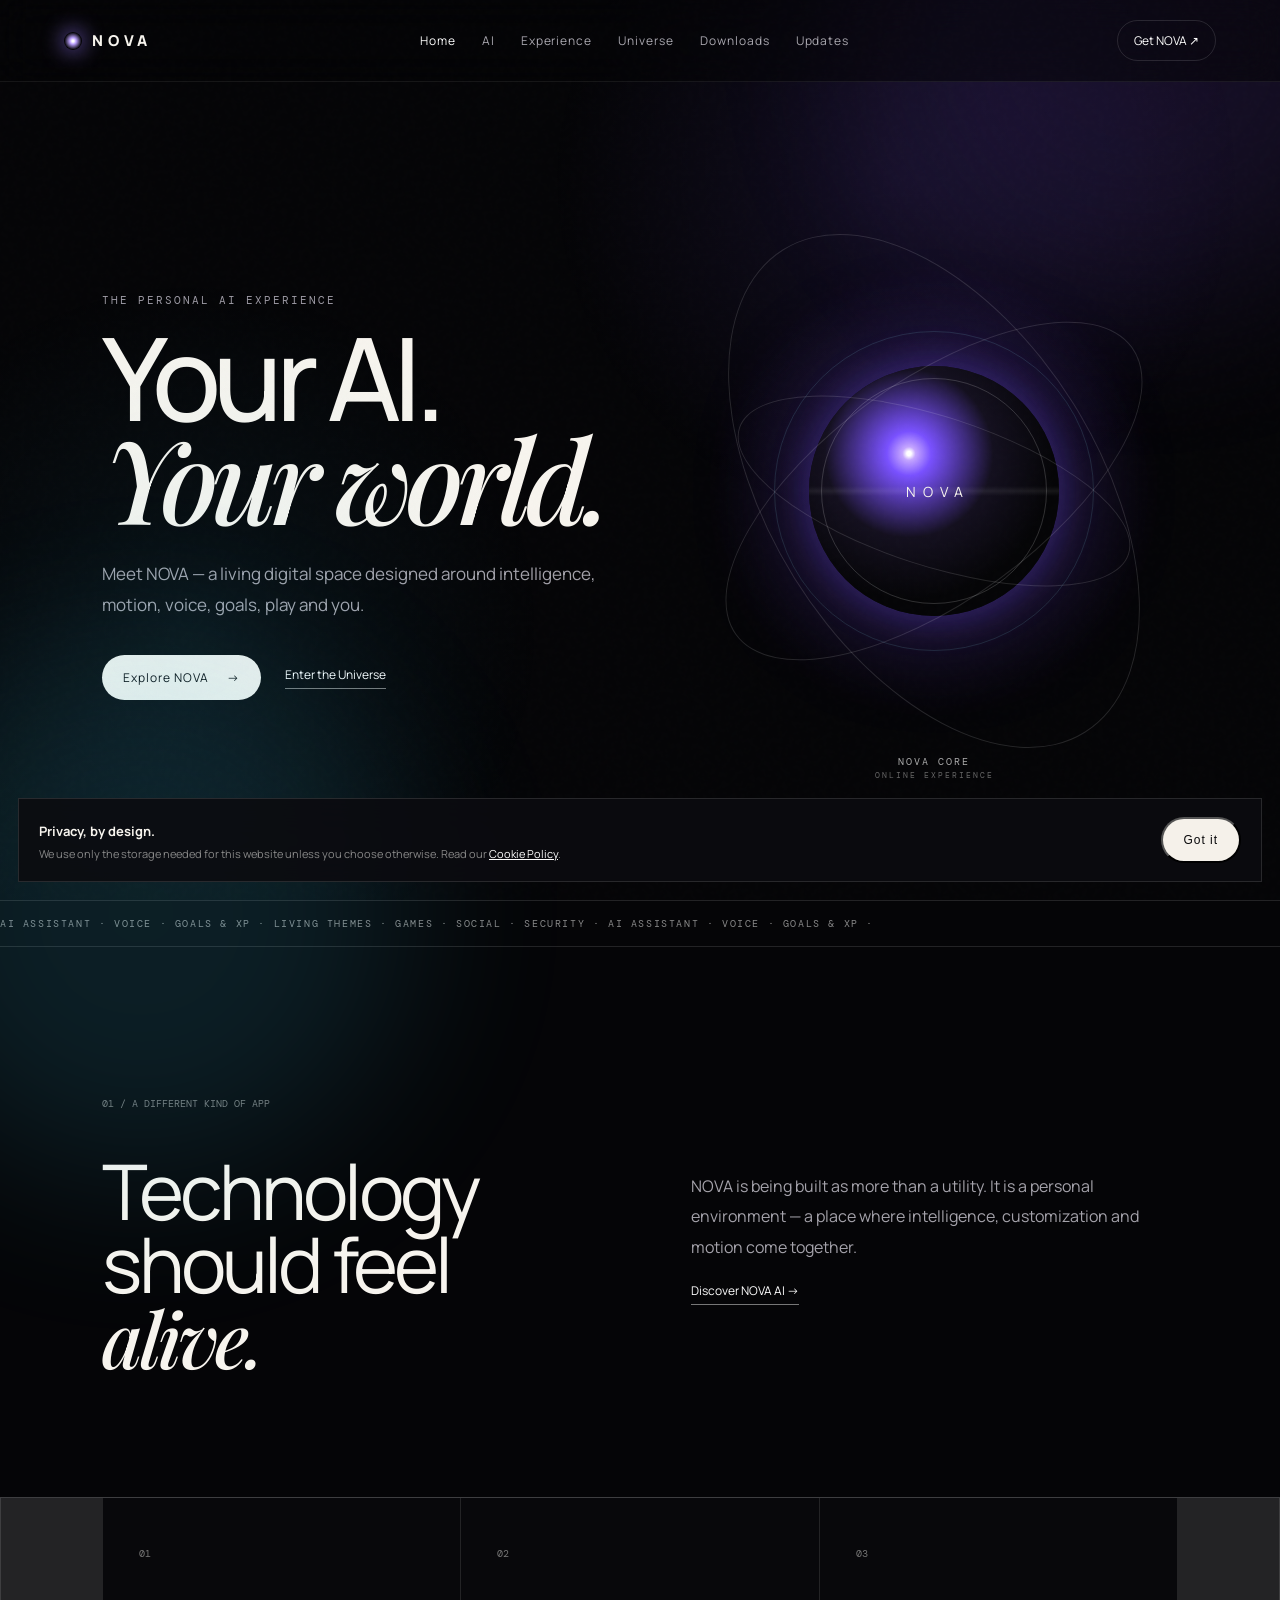
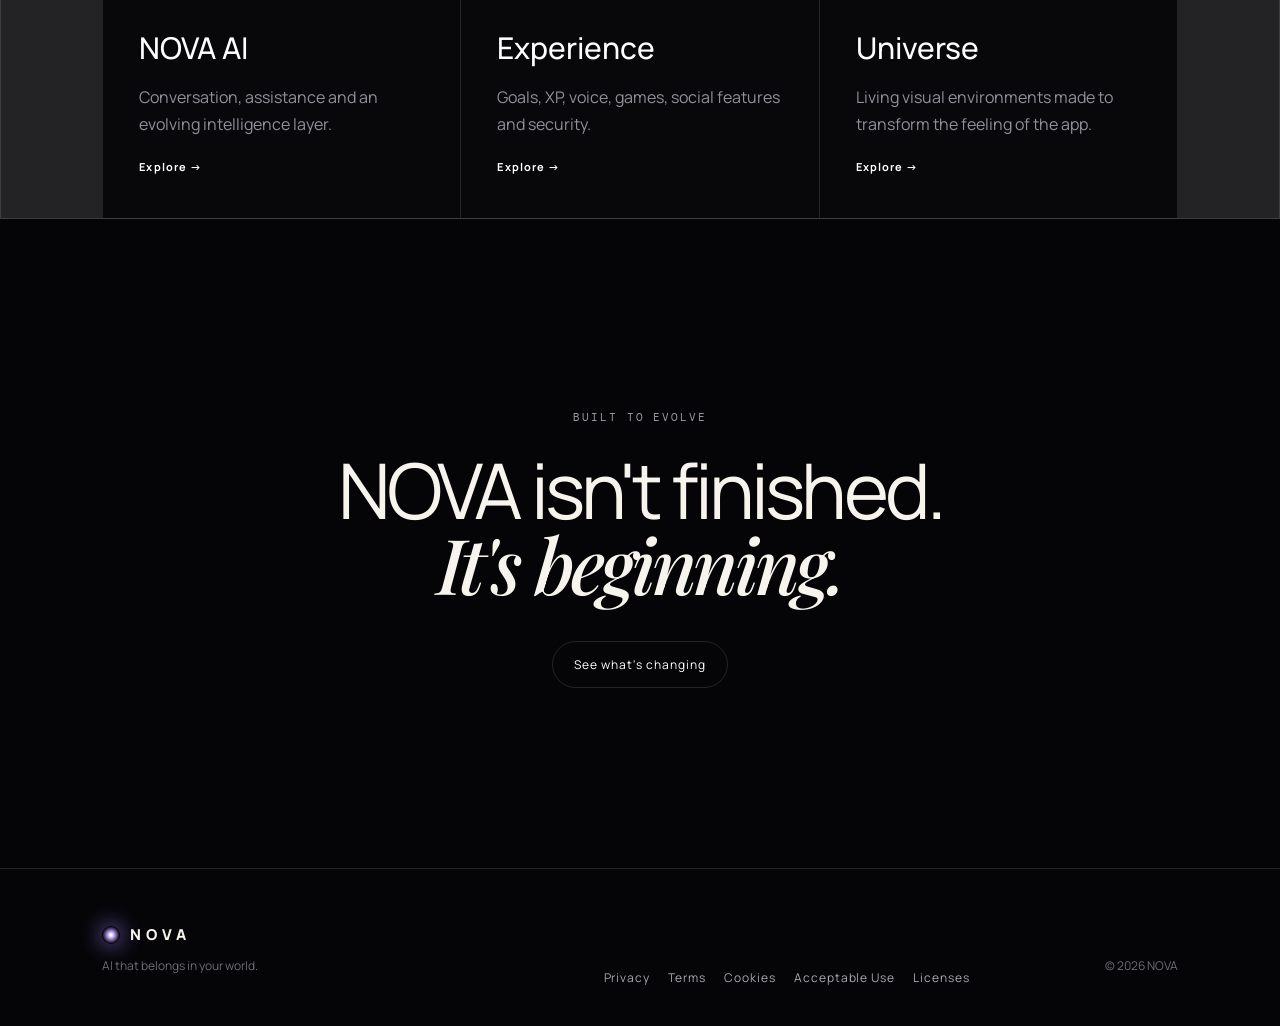
==== commit 17cdda7d: "Transform NOVA website into a multi-page luxury universe with downloads and legal center" ====
--- a/index.html
+++ b/index.html
@@ -2,39 +2,22 @@
 <html lang="en">
 <head>
 <meta charset="utf-8"><meta name="viewport" content="width=device-width,initial-scale=1">
-<meta name="description" content="NOVA — a living AI ecosystem for your world.">
-<title>NOVA — Your AI. Your world.</title>
-<link rel="preconnect" href="https://fonts.googleapis.com"><link rel="preconnect" href="https://fonts.gstatic.com" crossorigin>
-<link href="https://fonts.googleapis.com/css2?family=DM+Mono:wght@400;500&family=Manrope:wght@300;400;500;600;700;800&family=Playfair+Display:ital,wght@0,500;0,600;1,500;1,600&display=swap" rel="stylesheet">
-<link rel="stylesheet" href="styles.css">
+<meta name="description" content="NOVA — a personal AI experience built for your world.">
+<title>NOVA — Your AI. Your world.</title><link rel="stylesheet" href="styles.css">
 </head>
 <body data-page="home">
 <div class="noise"></div><div class="ambient ambient-a"></div><div class="ambient ambient-b"></div>
-<header class="nav">
-<a class="brand" href="index.html"><span class="brand-core"></span><span>NOVA</span></a>
-<nav>
-<a href="ai.html">AI</a><a href="experience.html">Experience</a><a href="universe.html">Universe</a><a href="downloads.html">Downloads</a><a href="updates.html">Updates</a>
-</nav>
-<a class="nav-cta" href="downloads.html">Get NOVA <span>↗</span></a>
-<button class="menu" aria-label="Open menu">☰</button>
-</header>
+<header class="site-header"><a class="brand" href="index.html"><span class="brand-core"></span><span>NOVA</span></a>
+<nav><a class="active" href="index.html">Home</a><a href="ai.html">AI</a><a href="experience.html">Experience</a><a href="universe.html">Universe</a><a href="downloads.html">Downloads</a><a href="updates.html">Updates</a></nav>
+<a class="header-cta" href="downloads.html">Get NOVA <span>↗</span></a><button class="menu-btn" aria-label="Open menu">☰</button></header>
 <main>
-<section class="hero">
-<div class="hero-grid"></div><div class="hero-orb"><span></span><i></i><b></b></div>
-<div class="hero-copy reveal"><p class="eyebrow">THE NEXT PERSONAL AI</p><h1>Your AI.<br><em>Your world.</em></h1>
-<p class="lead">NOVA is a personal AI ecosystem designed to live with you — intelligently, beautifully, and across the devices you use every day.</p>
-<div class="actions"><a class="button primary" href="downloads.html">Enter NOVA <span>↗</span></a><a class="button ghost" href="ai.html">Explore intelligence</a></div>
-</div>
-<div class="scroll-hint">SCROLL TO EXPLORE <span>↓</span></div>
-</section>
-<section class="statement section"><div class="section-number">01 / VISION</div><div class="statement-copy reveal"><p>NOVA isn't a page full of features.</p><h2>It's a <em>living</em> digital space.</h2><p class="muted">From the intelligence behind the assistant to the environments surrounding it, every part of NOVA is built to feel personal.</p></div></section>
-<section class="feature-stage section"><div class="section-number">02 / EXPERIENCE</div><div class="feature-grid">
-<a class="feature-card reveal" href="ai.html"><span class="card-index">01</span><div class="card-icon">◉</div><h3>Intelligence</h3><p>AI, voice, local models and a faster way to interact with your digital world.</p><span class="arrow">↗</span></a>
-<a class="feature-card reveal" href="experience.html"><span class="card-index">02</span><div class="card-icon">✦</div><h3>Life systems</h3><p>Goals, XP, games, social experiences and personal progress in one ecosystem.</p><span class="arrow">↗</span></a>
-<a class="feature-card reveal" href="universe.html"><span class="card-index">03</span><div class="card-icon">◌</div><h3>Living worlds</h3><p>Animated environments that turn NOVA from software into an atmosphere.</p><span class="arrow">↗</span></a>
-</div></section>
-<section class="manifesto section"><div class="manifesto-orbit"></div><div class="reveal"><p class="eyebrow">THE NOVA PHILOSOPHY</p><h2>Technology should feel<br><em>alive.</em></h2><a class="text-link" href="universe.html">Enter the Universe →</a></div></section>
-<section class="download-strip section"><div class="reveal"><p class="eyebrow">READY WHEN YOU ARE</p><h2>Bring NOVA into your world.</h2><a class="button primary" href="downloads.html">Choose your platform ↗</a></div></section>
+<section class="hero page-pad"><div class="hero-copy reveal"><p class="eyebrow">THE PERSONAL AI EXPERIENCE</p><h1>Your AI.<br><em>Your world.</em></h1><p class="hero-text">Meet NOVA — a living digital space designed around intelligence, motion, voice, goals, play and you.</p><div class="actions"><a class="btn btn-primary" href="downloads.html">Explore NOVA <span>→</span></a><a class="text-link" href="universe.html">Enter the Universe</a></div></div>
+<div class="core-stage reveal"><div class="core-halo"></div><div class="core"><span class="core-word">NOVA</span><span class="core-scan"></span></div><div class="orbit orbit-1"></div><div class="orbit orbit-2"></div><div class="orbit orbit-3"></div><div class="core-caption">NOVA CORE<br><small>ONLINE EXPERIENCE</small></div></div></section>
+<section class="marquee"><div>AI ASSISTANT · VOICE · GOALS & XP · LIVING THEMES · GAMES · SOCIAL · SECURITY · AI ASSISTANT · VOICE · GOALS & XP ·</div></section>
+<section class="intro page-pad"><div class="section-label">01 / A DIFFERENT KIND OF APP</div><div class="split"><h2>Technology should feel <em>alive.</em></h2><div><p>NOVA is being built as more than a utility. It is a personal environment — a place where intelligence, customization and motion come together.</p><a class="text-link" href="ai.html">Discover NOVA AI →</a></div></div></section>
+<section class="feature-grid page-pad"><a class="feature-card reveal" href="ai.html"><span>01</span><h3>NOVA AI</h3><p>Conversation, assistance and an evolving intelligence layer.</p><b>Explore →</b></a><a class="feature-card reveal" href="experience.html"><span>02</span><h3>Experience</h3><p>Goals, XP, voice, games, social features and security.</p><b>Explore →</b></a><a class="feature-card reveal" href="universe.html"><span>03</span><h3>Universe</h3><p>Living visual environments made to transform the feeling of the app.</p><b>Explore →</b></a></section>
+<section class="statement page-pad"><p class="eyebrow">BUILT TO EVOLVE</p><h2>NOVA isn't finished.<br><em>It's beginning.</em></h2><a class="btn btn-ghost" href="updates.html">See what's changing</a></section>
 </main>
-<footer class="footer"><div><a class="brand" href="index.html"><span class="brand-core"></span><span>NOVA</span></a><p>Your AI. Your world.</p></div><div class="footer-links"><a href="privacy.html">Privacy</a><a href="terms.html">Terms</a><a href="cookies.html">Cookies</a><a href="privacy-center.html">Privacy Center</a><a href="about.html">About</a></div><small>© 2026 NOVA. Built for what comes next.</small></footer>
+<footer class="footer"><div><a class="brand" href="index.html"><span class="brand-core"></span><span>NOVA</span></a><p>AI that belongs in your world.</p></div><div class="footer-links"><a href="privacy.html">Privacy</a><a href="terms.html">Terms</a><a href="cookies.html">Cookies</a><a href="acceptable-use.html">Acceptable Use</a><a href="licenses.html">Licenses</a></div><p class="copyright">© 2026 NOVA</p></footer>
+<div class="cookie" id="cookie"><div><strong>Privacy, by design.</strong><p>We use only the storage needed for this website unless you choose otherwise. Read our <a href="cookies.html">Cookie Policy</a>.</p></div><button class="btn btn-primary" data-cookie-accept>Got it</button></div>
 <script src="script.js"></script></body></html>
--- a/styles.css
+++ b/styles.css
@@ -1 +1,2 @@
-:root{--bg:#050507;--panel:rgba(255,255,255,.045);--line:rgba(255,255,255,.11);--text:#f5f3ef;--muted:#99979b;--accent:#b9f7ff;--accent2:#b79cff;--serif:"Playfair Display",serif;--sans:Manrope,sans-serif;--mono:"DM Mono",monospace}*{box-sizing:border-box}html{scroll-behavior:smooth}body{margin:0;background:radial-gradient(circle at 50% 0,#111421 0,#050507 40%,#030304 100%);color:var(--text);font-family:var(--sans);overflow-x:hidden}body:before{content:"";position:fixed;inset:0;pointer-events:none;opacity:.25;background-image:radial-gradient(#fff 1px,transparent 1px);background-size:72px 72px;mask-image:linear-gradient(to bottom,black,transparent 80%)}.noise{position:fixed;inset:0;z-index:20;pointer-events:none;opacity:.035;background-image:url("data:image/svg+xml,%3Csvg viewBox='0 0 180 180' xmlns='http://www.w3.org/2000/svg'%3E%3Cfilter id='n'%3E%3CfeTurbulence type='fractalNoise' baseFrequency='.9' numOctaves='3' stitchTiles='stitch'/%3E%3C/filter%3E%3Crect width='100%25' height='100%25' filter='url(%23n)' opacity='.5'/%3E%3C/svg%3E")}.ambient{position:fixed;width:45vw;height:45vw;border-radius:50%;filter:blur(100px);opacity:.12;pointer-events:none}.ambient-a{background:#7c5cff;top:-20vw;right:-15vw}.ambient-b{background:#39d9ff;bottom:-25vw;left:-15vw}.nav{height:82px;display:flex;align-items:center;justify-content:space-between;padding:0 5vw;border-bottom:1px solid rgba(255,255,255,.07);position:relative;z-index:10;background:rgba(5,5,7,.42);backdrop-filter:blur(20px);position:sticky;top:0}.brand{display:flex;align-items:center;gap:10px;color:#fff;text-decoration:none;font-weight:700;letter-spacing:.28em;font-size:14px}.brand-core{width:17px;height:17px;border:1px solid var(--accent);border-radius:50%;box-shadow:0 0 18px var(--accent),inset 0 0 7px var(--accent);position:relative}.brand-core:after{content:"";position:absolute;inset:4px;background:var(--accent);border-radius:50%}.nav nav{display:flex;gap:30px}.nav nav a,.footer-links a{color:#aaa8ad;text-decoration:none;font-size:12px;letter-spacing:.08em;transition:.3s}.nav nav a:hover,.nav nav a.active,.footer-links a:hover{color:#fff}.nav-cta{color:#050507;background:#f5f3ef;text-decoration:none;padding:12px 18px;border-radius:99px;font-size:12px;font-weight:700}.menu{display:none;background:none;border:0;color:#fff;font-size:20px}.hero{min-height:calc(100vh - 82px);display:grid;place-items:center;position:relative;text-align:center;overflow:hidden}.hero-grid{position:absolute;inset:35% 0 0;background:linear-gradient(rgba(255,255,255,.07) 1px,transparent 1px),linear-gradient(90deg,rgba(255,255,255,.07) 1px,transparent 1px);background-size:80px 80px;transform:perspective(500px) rotateX(65deg) scale(1.8);opacity:.3;mask-image:linear-gradient(to bottom,transparent,#000)}.hero-orb{position:absolute;width:min(54vw,570px);height:min(54vw,570px);border-radius:50%;background:radial-gradient(circle at 38% 35%,#fff 0,#b8faff 2%,#6658ff 13%,#16162c 43%,transparent 68%);filter:drop-shadow(0 0 80px rgba(105,113,255,.4));animation:float 7s ease-in-out infinite}.hero-orb:before,.hero-orb:after{content:"";position:absolute;inset:5%;border:1px solid rgba(185,247,255,.32);border-radius:50%;transform:rotate(25deg) scaleY(.35);animation:spin 13s linear infinite}.hero-orb:after{inset:12%;transform:rotate(-55deg) scaleY(.5);animation-direction:reverse}.hero-orb span{position:absolute;inset:25%;border-radius:50%;background:radial-gradient(circle,#fff,rgba(185,247,255,.35),transparent 70%);filter:blur(2px);animation:pulse 3s ease-in-out infinite}.hero-copy{position:relative;z-index:2;max-width:850px}.eyebrow{font-family:var(--mono);font-size:10px;letter-spacing:.22em;color:#9c9aa0}.hero h1,.page-hero h1{font-size:clamp(64px,10vw,150px);line-height:.88;letter-spacing:-.07em;margin:24px 0;font-weight:500}.hero h1 em,.page-hero h1 em,h2 em{font-family:var(--serif);font-weight:500}.lead{max-width:650px;margin:0 auto;color:#aaa8ae;line-height:1.8;font-size:15px}.actions{display:flex;gap:12px;justify-content:center;margin-top:35px}.button{display:inline-flex;align-items:center;gap:12px;border-radius:99px;padding:14px 21px;font-size:12px;font-weight:700;text-decoration:none;border:1px solid var(--line);font-family:var(--sans);cursor:pointer}.button.primary{background:#f4f2ed;color:#050507}.button.ghost{color:#eee;background:rgba(255,255,255,.035)}.button:disabled{opacity:.45;cursor:not-allowed}.scroll-hint{position:absolute;bottom:28px;font-family:var(--mono);font-size:9px;letter-spacing:.18em;color:#777}.scroll-hint span{margin-left:10px;color:#fff}.section{padding:130px 8vw;position:relative}.section-number{font-family:var(--mono);font-size:10px;letter-spacing:.2em;color:#65636a;margin-bottom:60px}.statement{display:grid;grid-template-columns:1fr 2fr;min-height:75vh;align-items:center}.statement-copy{max-width:900px}.statement-copy p:first-child{font-size:clamp(28px,4vw,60px);margin:0 0 10px}.statement-copy h2{font-size:clamp(55px,8vw,115px);line-height:.95;margin:0 0 35px;font-weight:500;letter-spacing:-.06em}.muted{color:#77757b;max-width:600px;line-height:1.8}.feature-grid,.cap-grid,.platform-grid{display:grid;grid-template-columns:repeat(3,1fr);gap:16px}.feature-card,.glass-card,.platform-card{position:relative;border:1px solid var(--line);background:linear-gradient(145deg,rgba(255,255,255,.065),rgba(255,255,255,.018));border-radius:24px;padding:32px;min-height:300px;overflow:hidden;transition:.5s}.feature-card{text-decoration:none;color:#fff}.feature-card:hover,.glass-card:hover,.platform-card:hover{transform:translateY(-8px);border-color:rgba(185,247,255,.35);box-shadow:0 25px 80px rgba(0,0,0,.35)}.card-index,.glass-card>span,.platform-card>span{font-family:var(--mono);font-size:10px;color:#777}.card-icon{font-size:34px;margin:55px 0 25px;color:var(--accent)}.feature-card h3,.glass-card h2,.platform-card h2{font-size:28px;margin:0 0 12px;font-weight:600}.feature-card p,.glass-card p,.platform-card p{color:#88868d;line-height:1.7;font-size:13px}.arrow{position:absolute;right:28px;bottom:28px}.manifesto{min-height:90vh;display:grid;place-items:center;text-align:center;overflow:hidden}.manifesto h2{font-size:clamp(55px,9vw,130px);line-height:.9;letter-spacing:-.06em;margin:25px 0 40px}.manifesto-orbit{position:absolute;width:55vw;height:55vw;border:1px solid rgba(255,255,255,.08);border-radius:50%;animation:spin 25s linear infinite}.manifesto-orbit:after{content:"";position:absolute;width:8px;height:8px;border-radius:50%;background:var(--accent);box-shadow:0 0 30px var(--accent);top:0;left:50%}.text-link{color:#fff;text-decoration:none;font-family:var(--mono);font-size:11px}.download-strip{text-align:center;border-top:1px solid var(--line)}.download-strip h2{font-size:clamp(45px,7vw,90px);letter-spacing:-.05em;font-weight:500;margin:15px 0 35px}.page-hero{min-height:72vh;display:flex;align-items:center;padding:100px 8vw;position:relative;overflow:hidden}.page-hero>div:last-child{position:relative;z-index:2}.ai-sphere{position:absolute;right:5vw;width:45vw;height:45vw;border-radius:50%;background:radial-gradient(circle,#fff 0,#aef8ff 3%,#7d5fff 12%,#16152c 38%,transparent 67%);filter:blur(.2px);animation:float 8s ease-in-out infinite}.ai-sphere:before{content:"";position:absolute;inset:-5%;border:1px solid rgba(185,247,255,.25);border-radius:50%;transform:rotate(30deg) scaleY(.4)}.cap-grid{grid-template-columns:repeat(2,1fr)}.glass-card{min-height:260px}.theme-gallery{display:grid;grid-template-columns:repeat(3,1fr);gap:16px;padding-top:0}.theme-card{height:330px;border-radius:28px;border:1px solid var(--line);padding:28px;display:flex;flex-direction:column;justify-content:flex-end;position:relative;overflow:hidden;background:#111}.theme-card:before{content:"";position:absolute;inset:-30%;background:radial-gradient(circle at 50% 55%,rgba(255,255,255,.35),transparent 30%);animation:drift 9s ease-in-out infinite}.theme-card b,.theme-card span{position:relative;z-index:1}.theme-card b{font-size:25px;letter-spacing:.08em}.theme-card span{font-family:var(--mono);font-size:9px;color:#bbb;margin-top:7px}.inferno{background:radial-gradient(circle at 50% 80%,#ff8b35,#6e180d 35%,#090608 70%)}.nebula{background:radial-gradient(circle at 60% 45%,#9d70ff,#1c204f 30%,#07070d 72%)}.ocean{background:radial-gradient(circle at 45% 25%,#62eaff,#073d6a 28%,#020b13 72%)}.cyber{background:linear-gradient(135deg,#091019,#31104e,#071a1d)}.arctic{background:radial-gradient(circle,#d8fbff,#35617a 32%,#081018 75%)}.galaxy{background:radial-gradient(circle at 70% 30%,#f0b5ff,#3e2d72 20%,#06070c 65%)}.platform-grid{grid-template-columns:repeat(3,1fr)}.platform-card{min-height:290px}.platform-card.featured{grid-column:span 2;background:radial-gradient(circle at 80% 20%,rgba(185,247,255,.13),transparent 40%),linear-gradient(145deg,rgba(255,255,255,.08),rgba(255,255,255,.02))}.platform-card .button{margin-top:18px}.timeline{max-width:900px;margin:auto}.update{display:grid;grid-template-columns:110px 1fr;gap:35px;padding:45px 0;border-top:1px solid var(--line)}.update>span{font-family:var(--mono);font-size:10px;color:var(--accent)}.update h2{font-size:32px;margin:0 0 10px}.update p{color:#888;line-height:1.8}.footer{padding:70px 8vw 35px;border-top:1px solid var(--line);display:grid;grid-template-columns:1fr 2fr auto;align-items:end;gap:30px}.footer p{color:#666;font-size:12px}.footer-links{display:flex;gap:22px;flex-wrap:wrap}.footer small{color:#555}.legal-wrap{max-width:900px;margin:auto;padding:110px 7vw}.legal-wrap h1{font-size:clamp(55px,8vw,100px);line-height:.95;font-weight:500;letter-spacing:-.06em;margin:25px 0 10px}.legal-wrap h1 em{font-family:var(--serif);font-weight:500}.legal-date{font-family:var(--mono);font-size:10px;color:#666;margin-bottom:70px}.legal-copy h2{font-size:20px;margin:45px 0 12px}.legal-copy p{color:#999;line-height:1.9;font-size:14px}.legal-intro{max-width:850px;font-size:30px;line-height:1.5}.privacy-actions{display:grid;grid-template-columns:repeat(2,1fr);gap:16px}.privacy-actions .glass-card{text-decoration:none;color:#fff;display:block}.privacy-actions .glass-card h2{margin-top:55px}.reveal{opacity:0;transform:translateY(28px);transition:opacity .9s ease,transform .9s ease}.reveal.visible{opacity:1;transform:none}@keyframes float{50%{transform:translateY(-18px) scale(1.015)}}@keyframes spin{to{transform:rotate(360deg)}}@keyframes pulse{50%{transform:scale(1.12);opacity:.75}}@keyframes drift{50%{transform:translate(8%, -6%) scale(1.08)}}@media(max-width:850px){.nav nav,.nav-cta{display:none}.menu{display:block}.nav nav.open{display:flex;position:absolute;top:82px;left:0;right:0;background:#08080a;padding:25px;flex-direction:column}.hero h1,.page-hero h1{font-size:clamp(55px,15vw,95px)}.hero-orb{width:100vw;height:100vw;opacity:.55}.section{padding:90px 6vw}.statement{display:block}.statement-copy{padding-top:30px}.feature-grid,.cap-grid,.platform-grid,.theme-gallery,.privacy-actions{grid-template-columns:1fr}.platform-card.featured{grid-column:auto}.footer{grid-template-columns:1fr}.footer-links{margin:15px 0}.page-hero{min-height:65vh;padding:90px 6vw}.ai-sphere{width:90vw;height:90vw;right:-30vw;opacity:.35}.update{grid-template-columns:1fr;gap:10px}.legal-wrap{padding:80px 6vw}.legal-intro{font-size:23px}}+@import url('https://fonts.googleapis.com/css2?family=DM+Mono:wght@400;500&family=Manrope:wght@300;400;500;600;700;800&family=Playfair+Display:ital,wght@0,500;0,600;1,500;1,600&display=swap');
+:root{--bg:#050507;--panel:rgba(255,255,255,.045);--line:rgba(255,255,255,.12);--text:#f7f4ee;--muted:#a4a2aa;--accent:#c8a7ff;--accent2:#7ce8ff;--serif:'Playfair Display',serif;--sans:'Manrope',sans-serif;--mono:'DM Mono',monospace}*{box-sizing:border-box}html{scroll-behavior:smooth}body{margin:0;background:var(--bg);color:var(--text);font-family:var(--sans);overflow-x:hidden}body:before{content:"";position:fixed;inset:0;background:radial-gradient(circle at 70% 20%,rgba(130,90,255,.11),transparent 30%),radial-gradient(circle at 15% 70%,rgba(70,210,255,.07),transparent 28%);pointer-events:none}.noise{position:fixed;inset:0;opacity:.035;pointer-events:none;z-index:20;background-image:url("data:image/svg+xml,%3Csvg viewBox='0 0 180 180' xmlns='http://www.w3.org/2000/svg'%3E%3Cfilter id='n'%3E%3CfeTurbulence type='fractalNoise' baseFrequency='.9' numOctaves='3' stitchTiles='stitch'/%3E%3C/filter%3E%3Crect width='100%25' height='100%25' filter='url(%23n)' opacity='.4'/%3E%3C/svg%3E")}.ambient{position:fixed;width:42vw;height:42vw;border-radius:50%;filter:blur(90px);opacity:.12;pointer-events:none}.ambient-a{background:#8d58ff;top:-18vw;right:-10vw}.ambient-b{background:#42d8ff;bottom:-22vw;left:-10vw}.site-header{height:82px;padding:0 5vw;display:flex;align-items:center;justify-content:space-between;border-bottom:1px solid rgba(255,255,255,.07);position:relative;z-index:10;background:rgba(5,5,7,.55);backdrop-filter:blur(18px)}.brand{display:flex;align-items:center;gap:10px;color:var(--text);text-decoration:none;font-size:15px;font-weight:800;letter-spacing:.32em}.brand-core{width:18px;height:18px;border-radius:50%;background:radial-gradient(circle,#fff 0 8%,#bca1ff 25%,transparent 67%);box-shadow:0 0 22px #9c7dff;animation:pulse 2.6s infinite}.site-header nav{display:flex;gap:26px}.site-header nav a,.footer-links a{color:#aaa8b0;text-decoration:none;font-size:12px;letter-spacing:.08em;transition:.3s}.site-header nav a:hover,.site-header nav .active,.footer-links a:hover{color:#fff}.header-cta{border:1px solid var(--line);padding:11px 16px;border-radius:99px;color:#fff;text-decoration:none;font-size:12px}.menu-btn{display:none;background:none;border:0;color:#fff;font-size:23px}.page-pad{padding-left:8vw;padding-right:8vw}.hero{min-height:calc(100vh - 82px);display:grid;grid-template-columns:1.05fr .95fr;align-items:center;gap:4vw}.eyebrow{font:11px var(--mono);letter-spacing:.18em;color:#9e9ba5}.hero h1,.page-hero h1,.error-page h1{font-size:clamp(62px,9vw,150px);line-height:.87;letter-spacing:-.065em;margin:20px 0 28px;font-weight:500}.hero h1 em,.page-hero h1 em,.error-page h1 em,h2 em{font-family:var(--serif);font-weight:500}.hero-text,.page-hero>p:last-child{max-width:570px;color:var(--muted);font-size:17px;line-height:1.8}.actions{display:flex;align-items:center;gap:24px;margin-top:35px}.btn{display:inline-flex;gap:18px;align-items:center;text-decoration:none;border-radius:99px;padding:14px 21px;font-size:12px;letter-spacing:.08em}.btn-primary{background:#f5f1ea;color:#08080a}.btn-ghost{border:1px solid var(--line);color:#fff}.text-link{color:#fff;text-decoration:none;font-size:12px;border-bottom:1px solid #777;padding-bottom:5px}.core-stage{height:620px;display:grid;place-items:center;position:relative}.core{width:250px;height:250px;border-radius:50%;display:grid;place-items:center;background:radial-gradient(circle at 40% 35%,#fff 0 1%,#c5a6ff 3%,#7951ff 10%,#14101f 38%,#050507 66%);box-shadow:0 0 40px #7650ff55,0 0 120px #5f3ad955;position:relative;animation:float 5s ease-in-out infinite}.core:before,.core:after{content:"";position:absolute;inset:12px;border-radius:50%;border:1px solid #ffffff2b}.core:after{inset:-35px;border-color:#8ee8ff22}.core-word{font-size:14px;letter-spacing:.5em;margin-left:.5em}.core-scan{position:absolute;inset:0;border-radius:50%;background:linear-gradient(transparent 48%,#ffffff12 50%,transparent 52%);animation:scan 4s linear infinite}.core-halo{position:absolute;width:520px;height:520px;border-radius:50%;background:radial-gradient(circle,rgba(151,102,255,.16),transparent 62%);animation:pulse 4s infinite}.orbit{position:absolute;border:1px solid rgba(255,255,255,.13);border-radius:50%;animation:spin 18s linear infinite}.orbit-1{width:410px;height:150px;transform:rotate(18deg)}.orbit-2{width:490px;height:220px;transform:rotate(-36deg);animation-duration:24s}.orbit-3{width:570px;height:330px;transform:rotate(58deg);animation-duration:31s}.core-caption{position:absolute;bottom:20px;text-align:center;font:10px var(--mono);letter-spacing:.2em;color:#aaa}.core-caption small{color:#666}.marquee{border-block:1px solid var(--line);overflow:hidden;white-space:nowrap;padding:16px 0;color:#888;font:10px var(--mono);letter-spacing:.16em}.marquee div{animation:marquee 28s linear infinite}.intro{padding-top:150px;padding-bottom:120px}.section-label{font:10px var(--mono);color:#777;margin-bottom:45px}.split{display:grid;grid-template-columns:1fr 1fr;gap:8vw}.split h2,.statement h2{font-size:clamp(44px,6vw,86px);line-height:.95;font-weight:400;letter-spacing:-.05em;margin:0}.split p{color:var(--muted);font-size:16px;line-height:1.9;max-width:510px}.feature-grid{display:grid;grid-template-columns:repeat(3,1fr);gap:1px;background:var(--line);border:1px solid var(--line)}.feature-card{padding:42px 36px;min-height:290px;background:#08080b;color:#fff;text-decoration:none;transition:.45s}.feature-card:hover{background:#101016;transform:translateY(-5px)}.feature-card span{font:10px var(--mono);color:#777}.feature-card h3{font-size:30px;font-weight:500;margin:65px 0 15px}.feature-card p{color:#929099;line-height:1.7}.feature-card b{font-size:11px;letter-spacing:.1em}.statement{text-align:center;padding-top:180px;padding-bottom:180px}.statement .eyebrow{margin-bottom:30px}.statement .btn{margin-top:38px}.page-hero{padding-top:150px;padding-bottom:100px}.page-hero h1{max-width:1000px}.page-hero>p:last-child{margin-top:35px}.ai-console{min-height:620px;border:1px solid var(--line);background:linear-gradient(145deg,#0a0a0e,#07070a);position:relative;display:flex;flex-direction:column;align-items:center;justify-content:center;overflow:hidden}.console-top{position:absolute;top:24px;left:28px;right:28px;display:flex;justify-content:space-between;font:10px var(--mono);color:#777}.console-orb{width:260px;height:260px;border-radius:50%;background:radial-gradient(circle at 45% 35%,#fff,#bfa1ff 4%,#5934d9 14%,transparent 55%);filter:drop-shadow(0 0 50px #754eff);animation:pulse 3s infinite}.wave{height:90px;display:flex;align-items:center;gap:6px;margin-top:35px}.wave i{display:block;width:3px;height:20px;background:#d9d0ff;animation:wave 1.2s ease-in-out infinite}.wave i:nth-child(2n){animation-delay:.2s}.wave i:nth-child(3n){animation-delay:.4s}.console-prompt{font:13px var(--mono);color:#aaa;margin-top:15px}.cursor{display:inline-block;width:7px;height:14px;background:#c8a7ff;margin-left:5px;vertical-align:middle;animation:blink 1s infinite}.experience-list{padding-bottom:130px}.experience-list article{display:grid;grid-template-columns:110px 1fr;padding:55px 0;border-top:1px solid var(--line);align-items:center}.experience-list article:last-child{border-bottom:1px solid var(--line)}.number{font:11px var(--mono);color:#777}.experience-list h2{font-size:clamp(40px,5vw,72px);font-weight:400;margin:0 0 15px}.experience-list p{color:var(--muted);max-width:650px;line-height:1.8}.theme-grid{display:grid;grid-template-columns:repeat(2,1fr);gap:18px;padding-bottom:150px}.theme-card{height:360px;border:1px solid var(--line);padding:30px;display:flex;flex-direction:column;justify-content:flex-end;position:relative;overflow:hidden;background:#09090c}.theme-card:before{content:"";position:absolute;inset:-20%;background:radial-gradient(circle at 50% 40%,#ffffff33,transparent 25%);animation:drift 8s ease-in-out infinite}.theme-card span,.theme-card small{position:relative}.theme-card span{font-size:36px;letter-spacing:-.04em}.theme-card small{font:9px var(--mono);color:#aaa;margin-top:10px;letter-spacing:.14em}.inferno:before{background:radial-gradient(circle at 50% 90%,#ff6a2438,transparent 45%)}.nebula:before,.galaxy:before{background:radial-gradient(circle at 50% 50%,#986cff4d,transparent 45%)}.ocean:before{background:radial-gradient(circle at 50% 10%,#40dfff42,transparent 48%)}.cyber:before{background:radial-gradient(circle at 80% 50%,#ff44cc38,transparent 40%)}.arctic:before{background:radial-gradient(circle at 50% 30%,#bfeeff3a,transparent 45%)}.release-note{display:flex;justify-content:space-between;align-items:center;border-top:1px solid var(--line);padding-top:70px;padding-bottom:140px}.release-note h2{font-size:45px;font-weight:400}.release-note p{color:var(--muted);max-width:560px;line-height:1.8}.download-grid{display:grid;grid-template-columns:repeat(3,1fr);gap:1px;background:var(--line);border:1px solid var(--line);margin-bottom:100px}.download-card{background:#08080b;padding:34px;min-height:300px;transition:.35s}.download-card:hover,.download-card.detected{background:#111118}.download-card.detected{box-shadow:inset 0 0 0 1px #bba1ff55}.download-card h2{font-size:32px;font-weight:500;margin:50px 0 12px}.download-card p{color:#8f8d96;line-height:1.7;min-height:72px}.platform-icon{font:9px var(--mono);letter-spacing:.15em;color:#888}.status{font:9px var(--mono);letter-spacing:.12em;color:#bca5ff}.timeline{padding-bottom:160px}.timeline article{display:grid;grid-template-columns:140px 1fr;border-top:1px solid var(--line);padding:55px 0}.timeline time{font:10px var(--mono);color:#8d85a3}.timeline h2{font-size:36px;font-weight:500;margin:0 0 15px}.timeline p{color:var(--muted);line-height:1.8;max-width:650px}.about-block{padding-bottom:150px}.legal-page{padding-top:120px;padding-bottom:120px;max-width:1200px}.legal-page h1{font-size:clamp(58px,8vw,110px);font-weight:500;letter-spacing:-.06em;margin:20px 0}.legal-updated{font:10px var(--mono);color:#777;margin-bottom:80px}.legal-content{max-width:820px}.legal-content h2{font-size:25px;font-weight:600;margin-top:55px}.legal-content p{font-size:16px;line-height:1.95;color:#aaa8b0}.footer{border-top:1px solid var(--line);padding:55px 8vw 40px;display:grid;grid-template-columns:1fr 1fr auto;gap:30px;align-items:end}.footer p{color:#6e6d75;font-size:12px}.footer-links{display:flex;gap:18px;flex-wrap:wrap}.cookie{position:fixed;z-index:30;bottom:18px;left:18px;right:18px;padding:18px 20px;background:rgba(12,12,16,.9);border:1px solid var(--line);backdrop-filter:blur(18px);display:flex;align-items:center;justify-content:space-between;gap:20px}.cookie strong{font-size:13px}.cookie p{margin:5px 0 0;color:#888;font-size:11px}.cookie a{color:#fff}.error-page{min-height:100vh;display:grid;place-items:center;align-content:center;text-align:center;gap:20px}.core-small{width:150px;height:150px;margin-bottom:15px}.core-small .core-word{font-size:28px}.reveal{opacity:0;transform:translateY(30px);transition:opacity .8s,transform .8s}.reveal.visible{opacity:1;transform:none}@keyframes pulse{50%{transform:scale(1.05);opacity:.75}}@keyframes float{50%{transform:translateY(-15px) rotate(2deg)}}@keyframes spin{to{transform:rotate(360deg)}}@keyframes scan{to{transform:rotate(360deg)}}@keyframes marquee{to{transform:translateX(-50%)}}@keyframes wave{0%,100%{height:18px}50%{height:70px}}@keyframes blink{50%{opacity:0}}@keyframes drift{50%{transform:translate(8%, -5%) scale(1.1)}}@media(max-width:900px){.site-header nav{display:none}.site-header nav.open{display:flex;position:absolute;top:82px;left:0;right:0;background:#08080b;flex-direction:column;padding:25px 8vw;border-bottom:1px solid var(--line)}.menu-btn{display:block}.header-cta{display:none}.hero{grid-template-columns:1fr;padding-top:70px;padding-bottom:80px}.core-stage{height:480px}.core{width:190px;height:190px}.core-halo{width:390px;height:390px}.orbit-1{width:330px}.orbit-2{width:390px}.orbit-3{width:450px}.split{grid-template-columns:1fr;gap:30px}.feature-grid,.download-grid{grid-template-columns:1fr}.theme-grid{grid-template-columns:1fr}.footer{grid-template-columns:1fr}.release-note{display:block}.release-note .btn{margin-top:25px}.page-hero{padding-top:90px}.page-hero h1{font-size:clamp(54px,15vw,90px)}.hero h1{font-size:clamp(58px,16vw,105px)}.cookie{align-items:flex-start;flex-direction:column}.timeline article{grid-template-columns:80px 1fr}}@media(max-width:600px){.page-pad{padding-left:6vw;padding-right:6vw}.site-header{padding:0 6vw}.core-stage{height:400px}.core{width:160px;height:160px}.core-halo{width:300px;height:300px}.orbit-1{width:270px}.orbit-2{width:320px}.orbit-3{width:360px}.feature-card{min-height:240px}.feature-card h3{margin-top:45px}.theme-card{height:280px}.experience-list article{grid-template-columns:55px 1fr}.experience-list h2{font-size:38px}.legal-page h1{font-size:56px}}
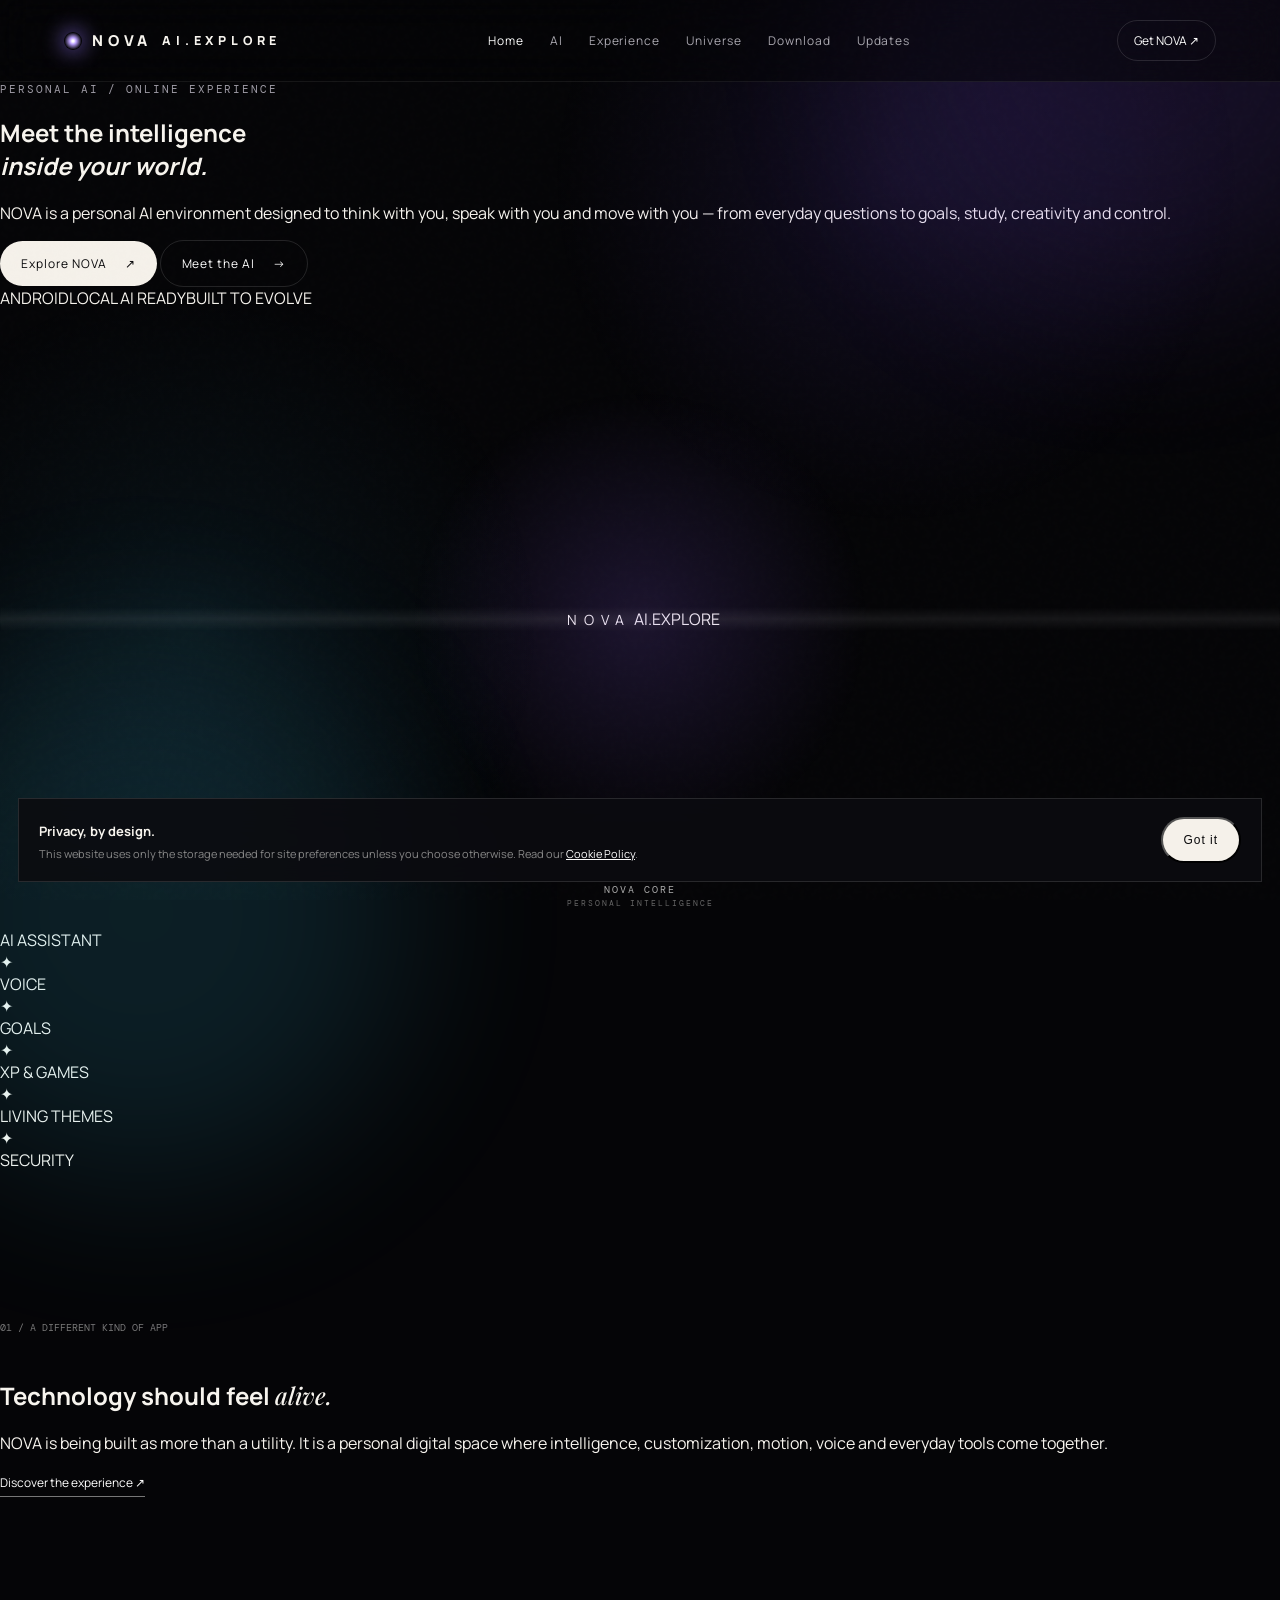
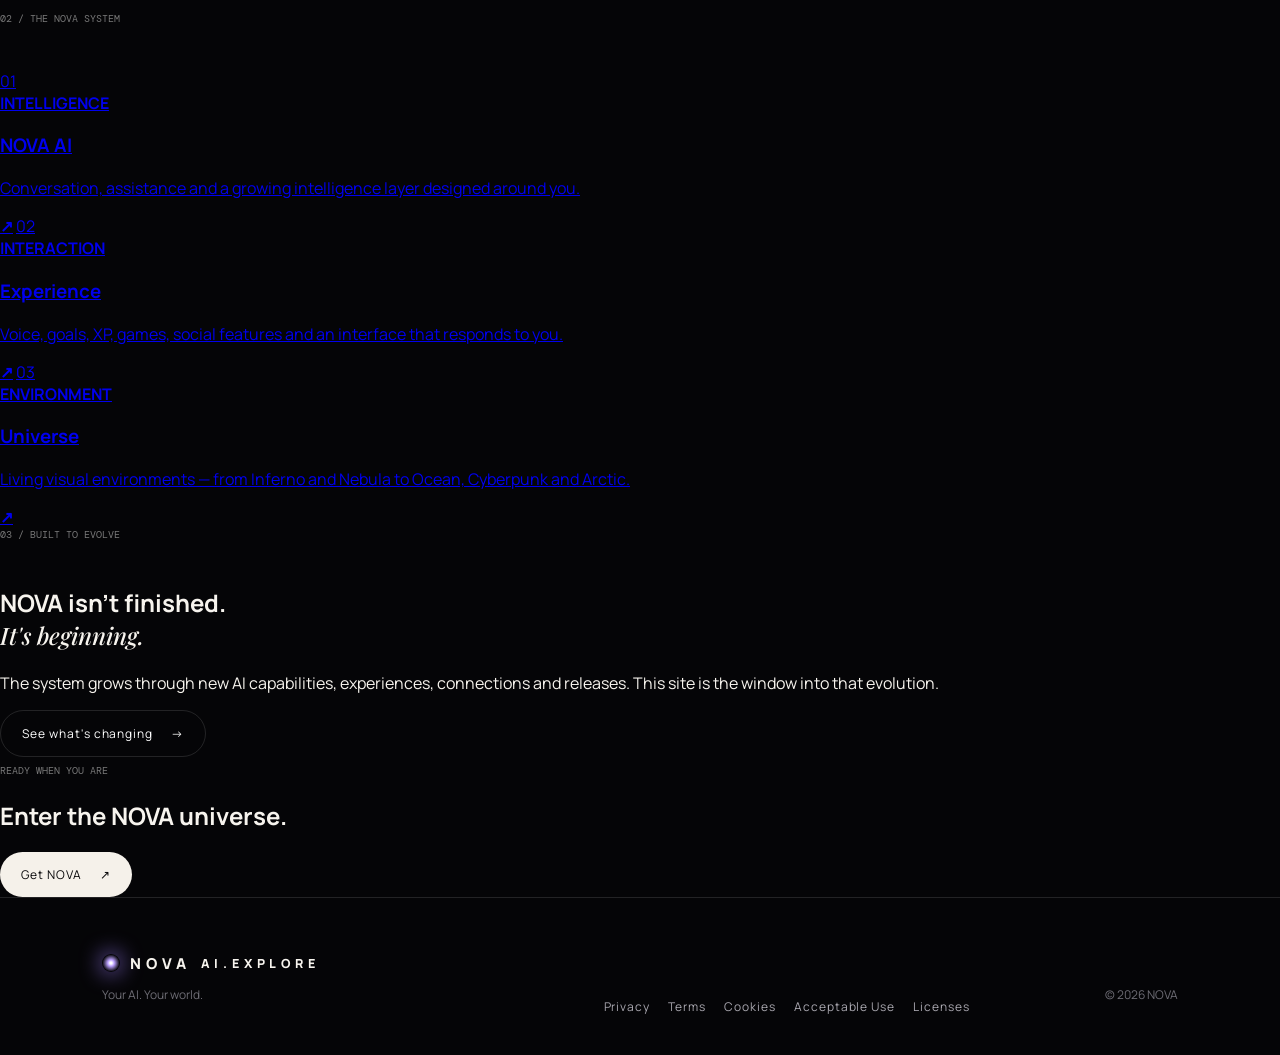
==== commit 31955a8b: "Redesign NOVA homepage" ====
--- a/index.html
+++ b/index.html
@@ -1,23 +1,111 @@
 <!doctype html>
 <html lang="en">
 <head>
-<meta charset="utf-8"><meta name="viewport" content="width=device-width,initial-scale=1">
-<meta name="description" content="NOVA — a personal AI experience built for your world.">
-<title>NOVA — Your AI. Your world.</title><link rel="stylesheet" href="styles.css">
+<meta charset="utf-8">
+<meta name="viewport" content="width=device-width,initial-scale=1">
+<meta name="theme-color" content="#050507">
+<meta name="description" content="NOVA — a personal AI experience built around intelligence, voice, motion, goals and your digital world.">
+<title>NOVA — Your AI. Your World.</title>
+<link rel="preconnect" href="https://fonts.googleapis.com">
+<link rel="preconnect" href="https://fonts.gstatic.com" crossorigin>
+<link href="https://fonts.googleapis.com/css2?family=DM+Mono:wght@400;500&family=Manrope:wght@400;500;600;700;800&family=Playfair+Display:ital,wght@0,500;0,600;1,500;1,600&display=swap" rel="stylesheet">
+<link rel="stylesheet" href="styles.css">
+<link rel="stylesheet" href="home.css">
 </head>
 <body data-page="home">
-<div class="noise"></div><div class="ambient ambient-a"></div><div class="ambient ambient-b"></div>
-<header class="site-header"><a class="brand" href="index.html"><span class="brand-core"></span><span>NOVA</span></a>
-<nav><a class="active" href="index.html">Home</a><a href="ai.html">AI</a><a href="experience.html">Experience</a><a href="universe.html">Universe</a><a href="downloads.html">Downloads</a><a href="updates.html">Updates</a></nav>
-<a class="header-cta" href="downloads.html">Get NOVA <span>↗</span></a><button class="menu-btn" aria-label="Open menu">☰</button></header>
+<div class="noise"></div>
+<div class="ambient ambient-a"></div>
+<div class="ambient ambient-b"></div>
+
+<header class="site-header">
+  <a class="brand" href="index.html" aria-label="NOVA home"><span class="brand-core"></span><span>NOVA</span><small>AI.EXPLORE</small></a>
+  <nav>
+    <a class="active" href="index.html">Home</a>
+    <a href="ai.html">AI</a>
+    <a href="experience.html">Experience</a>
+    <a href="universe.html">Universe</a>
+    <a href="downloads.html">Download</a>
+    <a href="updates.html">Updates</a>
+  </nav>
+  <a class="header-cta" href="downloads.html">Get NOVA <span>↗</span></a>
+  <button class="menu-btn" aria-label="Open menu">☰</button>
+</header>
+
 <main>
-<section class="hero page-pad"><div class="hero-copy reveal"><p class="eyebrow">THE PERSONAL AI EXPERIENCE</p><h1>Your AI.<br><em>Your world.</em></h1><p class="hero-text">Meet NOVA — a living digital space designed around intelligence, motion, voice, goals, play and you.</p><div class="actions"><a class="btn btn-primary" href="downloads.html">Explore NOVA <span>→</span></a><a class="text-link" href="universe.html">Enter the Universe</a></div></div>
-<div class="core-stage reveal"><div class="core-halo"></div><div class="core"><span class="core-word">NOVA</span><span class="core-scan"></span></div><div class="orbit orbit-1"></div><div class="orbit orbit-2"></div><div class="orbit orbit-3"></div><div class="core-caption">NOVA CORE<br><small>ONLINE EXPERIENCE</small></div></div></section>
-<section class="marquee"><div>AI ASSISTANT · VOICE · GOALS & XP · LIVING THEMES · GAMES · SOCIAL · SECURITY · AI ASSISTANT · VOICE · GOALS & XP ·</div></section>
-<section class="intro page-pad"><div class="section-label">01 / A DIFFERENT KIND OF APP</div><div class="split"><h2>Technology should feel <em>alive.</em></h2><div><p>NOVA is being built as more than a utility. It is a personal environment — a place where intelligence, customization and motion come together.</p><a class="text-link" href="ai.html">Discover NOVA AI →</a></div></div></section>
-<section class="feature-grid page-pad"><a class="feature-card reveal" href="ai.html"><span>01</span><h3>NOVA AI</h3><p>Conversation, assistance and an evolving intelligence layer.</p><b>Explore →</b></a><a class="feature-card reveal" href="experience.html"><span>02</span><h3>Experience</h3><p>Goals, XP, voice, games, social features and security.</p><b>Explore →</b></a><a class="feature-card reveal" href="universe.html"><span>03</span><h3>Universe</h3><p>Living visual environments made to transform the feeling of the app.</p><b>Explore →</b></a></section>
-<section class="statement page-pad"><p class="eyebrow">BUILT TO EVOLVE</p><h2>NOVA isn't finished.<br><em>It's beginning.</em></h2><a class="btn btn-ghost" href="updates.html">See what's changing</a></section>
+<section class="nova-hero">
+  <div class="hero-copy">
+    <div class="eyebrow"><span class="live-dot"></span> PERSONAL AI / ONLINE EXPERIENCE</div>
+    <h1>Meet the intelligence<br><em>inside your world.</em></h1>
+    <p>NOVA is a personal AI environment designed to think with you, speak with you and move with you — from everyday questions to goals, study, creativity and control.</p>
+    <div class="hero-actions">
+      <a class="btn btn-primary" href="downloads.html">Explore NOVA <span>↗</span></a>
+      <a class="btn btn-ghost" href="ai.html">Meet the AI <span>→</span></a>
+    </div>
+    <div class="hero-meta"><span>ANDROID</span><i></i><span>LOCAL AI READY</span><i></i><span>BUILT TO EVOLVE</span></div>
+  </div>
+
+  <div class="core-stage">
+    <div class="core-halo"></div>
+    <div class="core-ring ring-one"></div>
+    <div class="core-ring ring-two"></div>
+    <div class="core-ring ring-three"></div>
+    <div class="nova-core">
+      <span class="core-scan"></span>
+      <span class="core-word">NOVA</span>
+      <span class="core-sub">AI.EXPLORE</span>
+    </div>
+    <div class="orbit-dot dot-one"></div>
+    <div class="orbit-dot dot-two"></div>
+    <div class="orbit-dot dot-three"></div>
+    <div class="core-caption">NOVA CORE<br><small>PERSONAL INTELLIGENCE</small></div>
+  </div>
+</section>
+
+<section class="signal-strip">
+  <div>AI ASSISTANT</div><span>✦</span><div>VOICE</div><span>✦</span><div>GOALS</div><span>✦</span><div>XP & GAMES</div><span>✦</span><div>LIVING THEMES</div><span>✦</span><div>SECURITY</div>
+</section>
+
+<section class="intro home-section">
+  <div class="section-label">01 / A DIFFERENT KIND OF APP</div>
+  <div class="intro-grid">
+    <h2>Technology should feel <em>alive.</em></h2>
+    <div>
+      <p>NOVA is being built as more than a utility. It is a personal digital space where intelligence, customization, motion, voice and everyday tools come together.</p>
+      <a class="text-link" href="experience.html">Discover the experience <span>↗</span></a>
+    </div>
+  </div>
+</section>
+
+<section class="capabilities home-section">
+  <div class="section-label">02 / THE NOVA SYSTEM</div>
+  <div class="cap-grid">
+    <a class="cap-card" href="ai.html"><span>01</span><div><b>INTELLIGENCE</b><h3>NOVA AI</h3><p>Conversation, assistance and a growing intelligence layer designed around you.</p></div><strong>↗</strong></a>
+    <a class="cap-card" href="experience.html"><span>02</span><div><b>INTERACTION</b><h3>Experience</h3><p>Voice, goals, XP, games, social features and an interface that responds to you.</p></div><strong>↗</strong></a>
+    <a class="cap-card" href="universe.html"><span>03</span><div><b>ENVIRONMENT</b><h3>Universe</h3><p>Living visual environments — from Inferno and Nebula to Ocean, Cyberpunk and Arctic.</p></div><strong>↗</strong></a>
+  </div>
+</section>
+
+<section class="manifesto home-section">
+  <div class="manifesto-glow"></div>
+  <div class="section-label">03 / BUILT TO EVOLVE</div>
+  <h2>NOVA isn't finished.<br><em>It's beginning.</em></h2>
+  <p>The system grows through new AI capabilities, experiences, connections and releases. This site is the window into that evolution.</p>
+  <a class="btn btn-ghost" href="updates.html">See what's changing <span>→</span></a>
+</section>
+
+<section class="download-banner">
+  <div><span class="section-label">READY WHEN YOU ARE</span><h2>Enter the NOVA universe.</h2></div>
+  <a class="btn btn-primary" href="downloads.html">Get NOVA <span>↗</span></a>
+</section>
 </main>
-<footer class="footer"><div><a class="brand" href="index.html"><span class="brand-core"></span><span>NOVA</span></a><p>AI that belongs in your world.</p></div><div class="footer-links"><a href="privacy.html">Privacy</a><a href="terms.html">Terms</a><a href="cookies.html">Cookies</a><a href="acceptable-use.html">Acceptable Use</a><a href="licenses.html">Licenses</a></div><p class="copyright">© 2026 NOVA</p></footer>
-<div class="cookie" id="cookie"><div><strong>Privacy, by design.</strong><p>We use only the storage needed for this website unless you choose otherwise. Read our <a href="cookies.html">Cookie Policy</a>.</p></div><button class="btn btn-primary" data-cookie-accept>Got it</button></div>
-<script src="script.js"></script></body></html>+
+<footer class="footer">
+  <div><a class="brand" href="index.html"><span class="brand-core"></span><span>NOVA</span><small>AI.EXPLORE</small></a><p>Your AI. Your world.</p></div>
+  <div class="footer-links"><a href="privacy.html">Privacy</a><a href="terms.html">Terms</a><a href="cookies.html">Cookies</a><a href="acceptable-use.html">Acceptable Use</a><a href="licenses.html">Licenses</a></div>
+  <p class="copyright">© 2026 NOVA</p>
+</footer>
+
+<div class="cookie" id="cookie"><div><strong>Privacy, by design.</strong><p>This website uses only the storage needed for site preferences unless you choose otherwise. Read our <a href="cookies.html">Cookie Policy</a>.</p></div><button class="btn btn-primary" data-cookie-accept>Got it</button></div>
+<script src="script.js"></script>
+</body>
+</html>
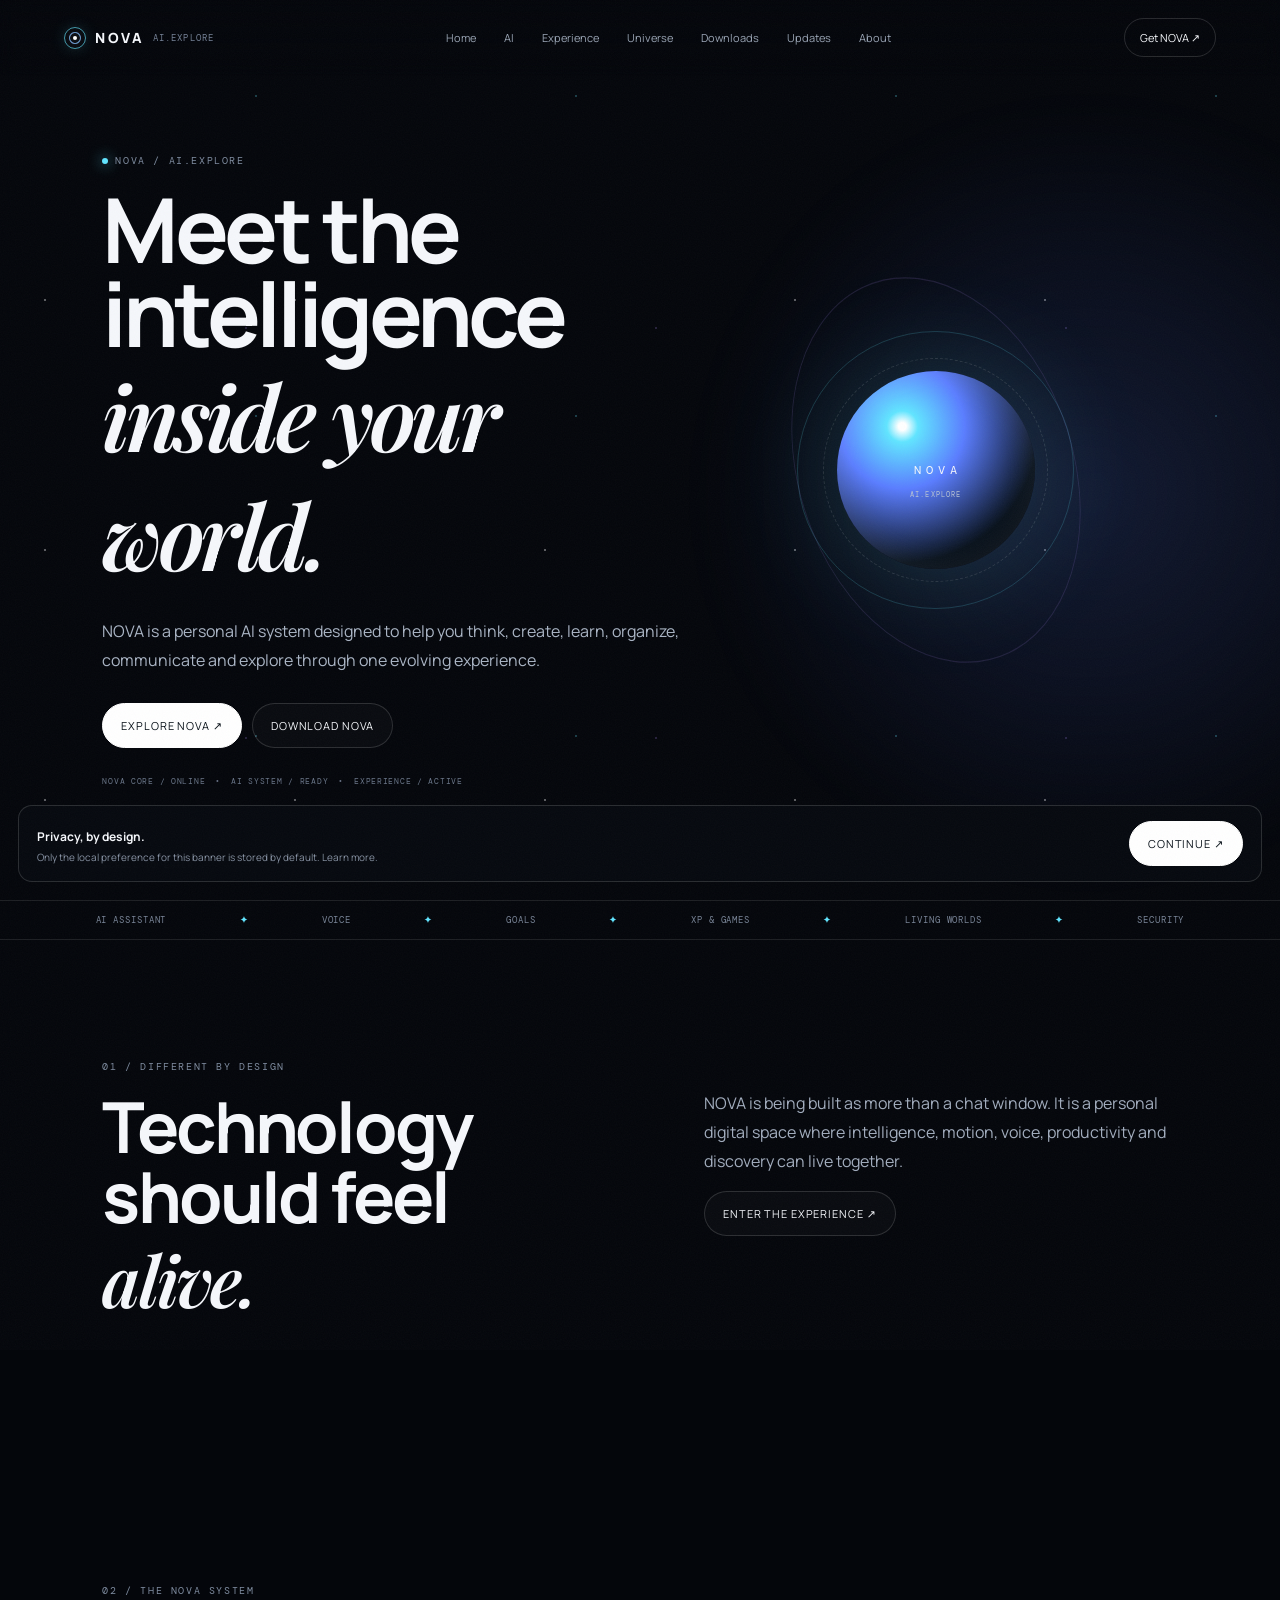
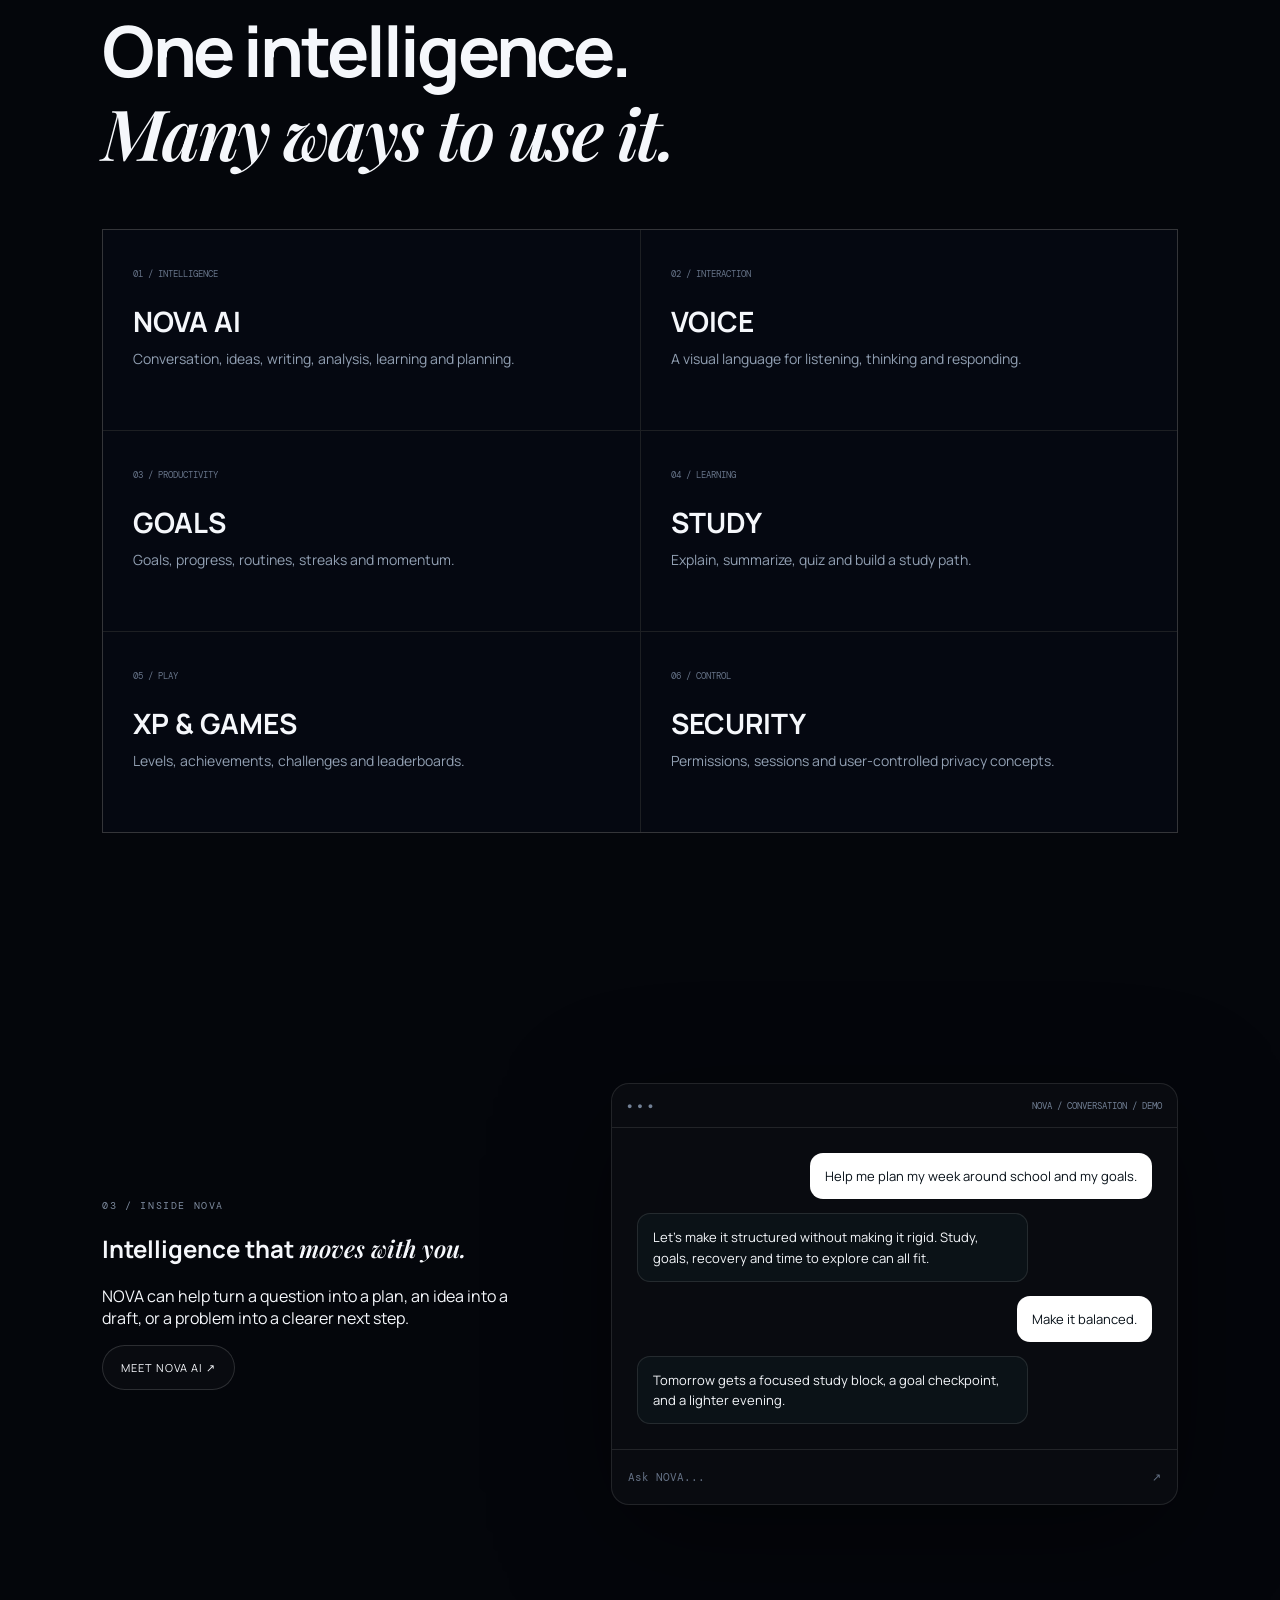
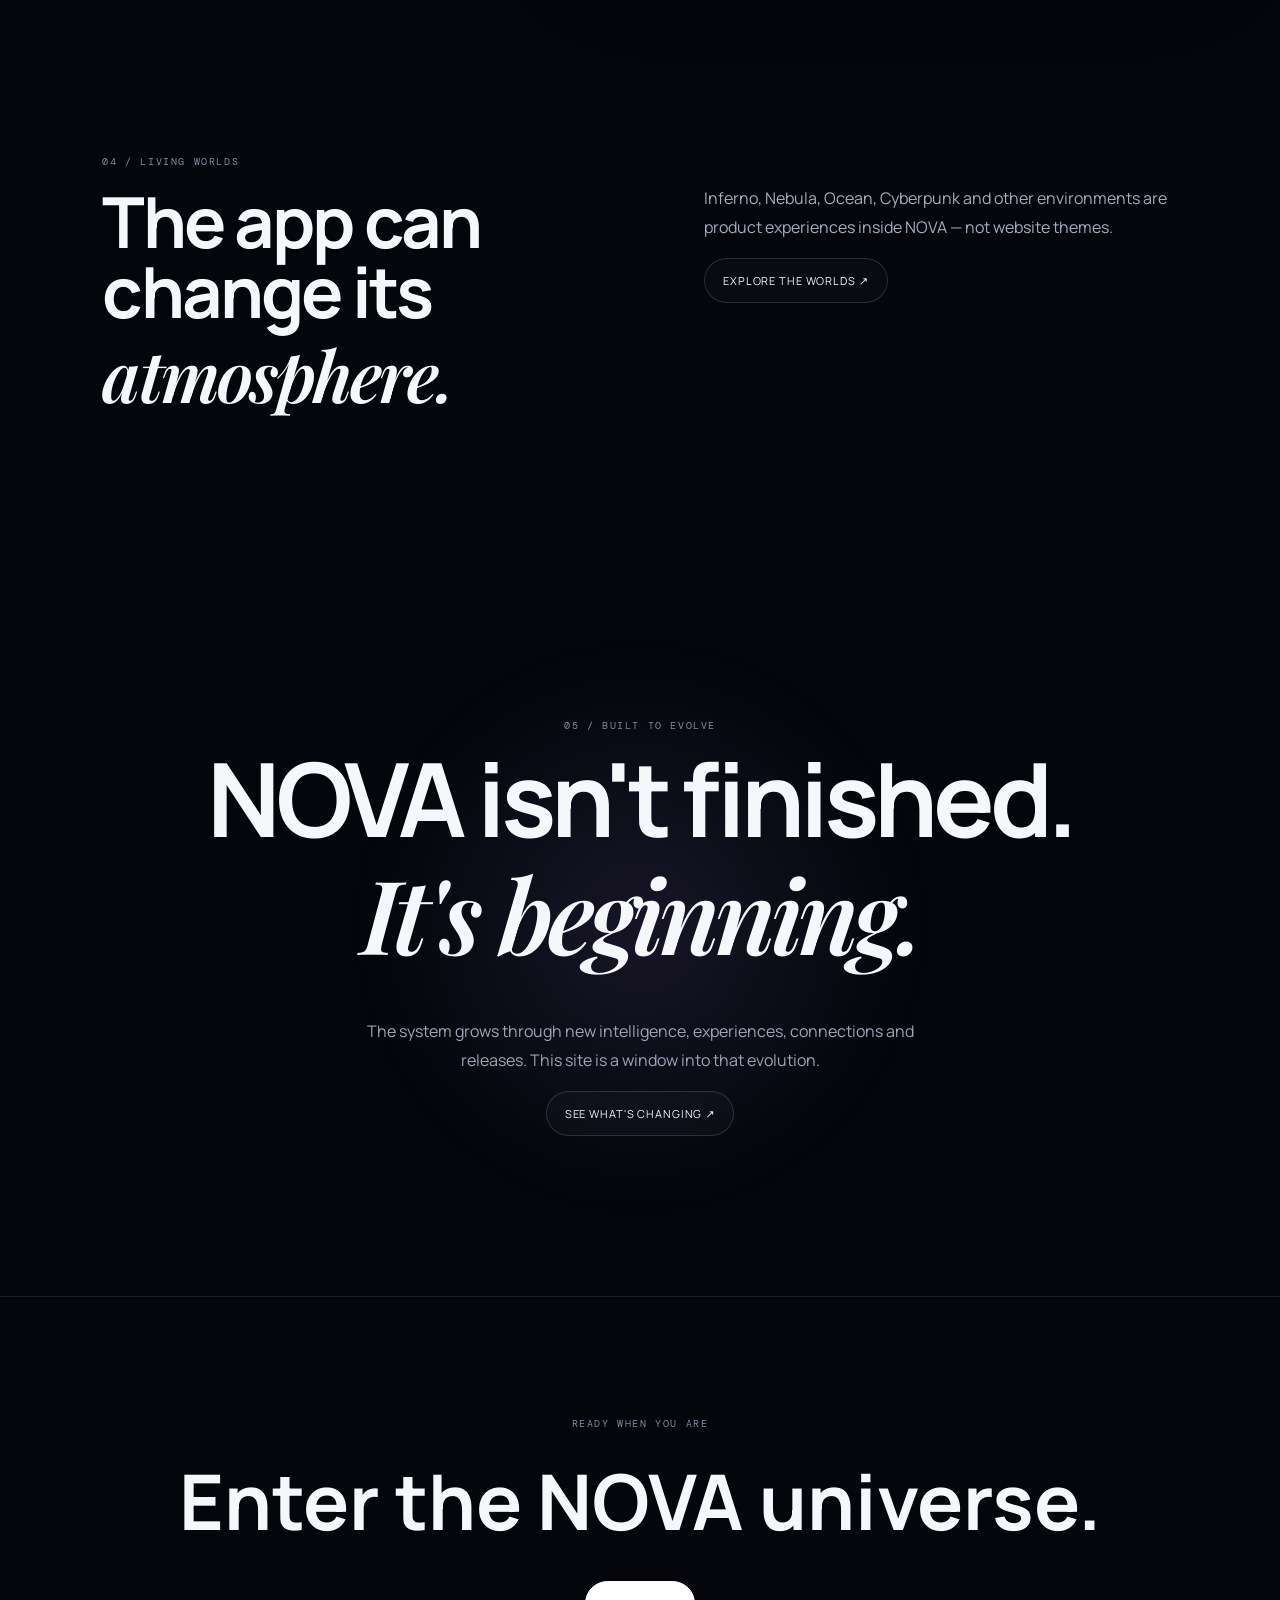
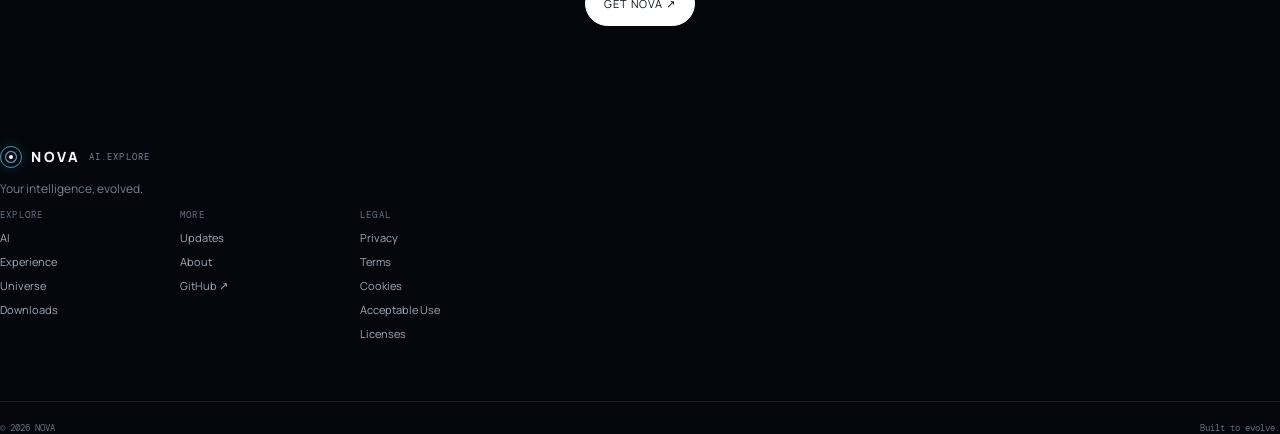
==== commit f9ddd105: "Launch cinematic NOVA website" ====
--- a/index.html
+++ b/index.html
@@ -1,111 +1,10 @@
-<!doctype html>
-<html lang="en">
-<head>
-<meta charset="utf-8">
-<meta name="viewport" content="width=device-width,initial-scale=1">
-<meta name="theme-color" content="#050507">
-<meta name="description" content="NOVA — a personal AI experience built around intelligence, voice, motion, goals and your digital world.">
-<title>NOVA — Your AI. Your World.</title>
-<link rel="preconnect" href="https://fonts.googleapis.com">
-<link rel="preconnect" href="https://fonts.gstatic.com" crossorigin>
-<link href="https://fonts.googleapis.com/css2?family=DM+Mono:wght@400;500&family=Manrope:wght@400;500;600;700;800&family=Playfair+Display:ital,wght@0,500;0,600;1,500;1,600&display=swap" rel="stylesheet">
-<link rel="stylesheet" href="styles.css">
-<link rel="stylesheet" href="home.css">
-</head>
-<body data-page="home">
-<div class="noise"></div>
-<div class="ambient ambient-a"></div>
-<div class="ambient ambient-b"></div>
-
-<header class="site-header">
-  <a class="brand" href="index.html" aria-label="NOVA home"><span class="brand-core"></span><span>NOVA</span><small>AI.EXPLORE</small></a>
-  <nav>
-    <a class="active" href="index.html">Home</a>
-    <a href="ai.html">AI</a>
-    <a href="experience.html">Experience</a>
-    <a href="universe.html">Universe</a>
-    <a href="downloads.html">Download</a>
-    <a href="updates.html">Updates</a>
-  </nav>
-  <a class="header-cta" href="downloads.html">Get NOVA <span>↗</span></a>
-  <button class="menu-btn" aria-label="Open menu">☰</button>
-</header>
-
-<main>
-<section class="nova-hero">
-  <div class="hero-copy">
-    <div class="eyebrow"><span class="live-dot"></span> PERSONAL AI / ONLINE EXPERIENCE</div>
-    <h1>Meet the intelligence<br><em>inside your world.</em></h1>
-    <p>NOVA is a personal AI environment designed to think with you, speak with you and move with you — from everyday questions to goals, study, creativity and control.</p>
-    <div class="hero-actions">
-      <a class="btn btn-primary" href="downloads.html">Explore NOVA <span>↗</span></a>
-      <a class="btn btn-ghost" href="ai.html">Meet the AI <span>→</span></a>
-    </div>
-    <div class="hero-meta"><span>ANDROID</span><i></i><span>LOCAL AI READY</span><i></i><span>BUILT TO EVOLVE</span></div>
-  </div>
-
-  <div class="core-stage">
-    <div class="core-halo"></div>
-    <div class="core-ring ring-one"></div>
-    <div class="core-ring ring-two"></div>
-    <div class="core-ring ring-three"></div>
-    <div class="nova-core">
-      <span class="core-scan"></span>
-      <span class="core-word">NOVA</span>
-      <span class="core-sub">AI.EXPLORE</span>
-    </div>
-    <div class="orbit-dot dot-one"></div>
-    <div class="orbit-dot dot-two"></div>
-    <div class="orbit-dot dot-three"></div>
-    <div class="core-caption">NOVA CORE<br><small>PERSONAL INTELLIGENCE</small></div>
-  </div>
-</section>
-
-<section class="signal-strip">
-  <div>AI ASSISTANT</div><span>✦</span><div>VOICE</div><span>✦</span><div>GOALS</div><span>✦</span><div>XP & GAMES</div><span>✦</span><div>LIVING THEMES</div><span>✦</span><div>SECURITY</div>
-</section>
-
-<section class="intro home-section">
-  <div class="section-label">01 / A DIFFERENT KIND OF APP</div>
-  <div class="intro-grid">
-    <h2>Technology should feel <em>alive.</em></h2>
-    <div>
-      <p>NOVA is being built as more than a utility. It is a personal digital space where intelligence, customization, motion, voice and everyday tools come together.</p>
-      <a class="text-link" href="experience.html">Discover the experience <span>↗</span></a>
-    </div>
-  </div>
-</section>
-
-<section class="capabilities home-section">
-  <div class="section-label">02 / THE NOVA SYSTEM</div>
-  <div class="cap-grid">
-    <a class="cap-card" href="ai.html"><span>01</span><div><b>INTELLIGENCE</b><h3>NOVA AI</h3><p>Conversation, assistance and a growing intelligence layer designed around you.</p></div><strong>↗</strong></a>
-    <a class="cap-card" href="experience.html"><span>02</span><div><b>INTERACTION</b><h3>Experience</h3><p>Voice, goals, XP, games, social features and an interface that responds to you.</p></div><strong>↗</strong></a>
-    <a class="cap-card" href="universe.html"><span>03</span><div><b>ENVIRONMENT</b><h3>Universe</h3><p>Living visual environments — from Inferno and Nebula to Ocean, Cyberpunk and Arctic.</p></div><strong>↗</strong></a>
-  </div>
-</section>
-
-<section class="manifesto home-section">
-  <div class="manifesto-glow"></div>
-  <div class="section-label">03 / BUILT TO EVOLVE</div>
-  <h2>NOVA isn't finished.<br><em>It's beginning.</em></h2>
-  <p>The system grows through new AI capabilities, experiences, connections and releases. This site is the window into that evolution.</p>
-  <a class="btn btn-ghost" href="updates.html">See what's changing <span>→</span></a>
-</section>
-
-<section class="download-banner">
-  <div><span class="section-label">READY WHEN YOU ARE</span><h2>Enter the NOVA universe.</h2></div>
-  <a class="btn btn-primary" href="downloads.html">Get NOVA <span>↗</span></a>
-</section>
-</main>
-
-<footer class="footer">
-  <div><a class="brand" href="index.html"><span class="brand-core"></span><span>NOVA</span><small>AI.EXPLORE</small></a><p>Your AI. Your world.</p></div>
-  <div class="footer-links"><a href="privacy.html">Privacy</a><a href="terms.html">Terms</a><a href="cookies.html">Cookies</a><a href="acceptable-use.html">Acceptable Use</a><a href="licenses.html">Licenses</a></div>
-  <p class="copyright">© 2026 NOVA</p>
-</footer>
-
-<div class="cookie" id="cookie"><div><strong>Privacy, by design.</strong><p>This website uses only the storage needed for site preferences unless you choose otherwise. Read our <a href="cookies.html">Cookie Policy</a>.</p></div><button class="btn btn-primary" data-cookie-accept>Got it</button></div>
-<script src="script.js"></script>
-</body>
-</html>+<!doctype html><html lang="en"><head><meta charset="utf-8"><meta name="viewport" content="width=device-width,initial-scale=1"><meta name="theme-color" content="#04060b"><meta name="description" content="NOVA is a cinematic personal AI experience designed to help you think, create, learn, organize and explore."><meta property="og:title" content="NOVA — Your Intelligence, Evolved."><meta property="og:description" content="NOVA is a cinematic personal AI experience designed to help you think, create, learn, organize and explore."><meta property="og:type" content="website"><link rel="preconnect" href="https://fonts.googleapis.com"><link rel="preconnect" href="https://fonts.gstatic.com" crossorigin><link href="https://fonts.googleapis.com/css2?family=DM+Mono:wght@400;500&family=Manrope:wght@400;600;700;800&family=Playfair+Display:ital,wght@0,600;1,600&display=swap" rel="stylesheet"><link rel="icon" href="assets/nova-mark.svg" type="image/svg+xml"><link rel="stylesheet" href="styles.css"><title>NOVA — Your Intelligence, Evolved.</title></head><body data-page="home"><div class="grain"></div><div class="stars"></div><header class="nav"><a class="brand" href="index.html"><span class="mark"><i></i></span><span>NOVA</span><small>AI.EXPLORE</small></a><nav><a href="index.html">Home</a><a href="ai.html">AI</a><a href="experience.html">Experience</a><a href="universe.html">Universe</a><a href="downloads.html">Downloads</a><a href="updates.html">Updates</a><a href="about.html">About</a></nav><a class="nav-cta" href="downloads.html">Get NOVA ↗</a><button class="menu" id="menu" aria-label="Open menu">☰</button></header><div class="mobile" id="mobile"><a href="index.html">Home</a><a href="ai.html">AI</a><a href="experience.html">Experience</a><a href="universe.html">Universe</a><a href="downloads.html">Downloads</a><a href="updates.html">Updates</a><a href="about.html">About</a></div><main>
+<section class="hero"><div class="hero-copy reveal"><div class="eyebrow"><span class="dot"></span>NOVA / AI.EXPLORE</div><h1>Meet the intelligence <em>inside your world.</em></h1><p>NOVA is a personal AI system designed to help you think, create, learn, organize, communicate and explore through one evolving experience.</p><div class="actions"><a class="btn primary" href="ai.html">Explore NOVA ↗</a><a class="btn ghost" href="downloads.html">Download NOVA</a></div><div class="status"><span>NOVA CORE / ONLINE</span><span>•</span><span>AI SYSTEM / READY</span><span>•</span><span>EXPERIENCE / ACTIVE</span></div></div><div class="core-wrap reveal"><div class="core"><div class="sphere"></div><div class="ring r1"></div><div class="ring r2"></div><div class="ring r3"></div><span class="word">NOVA</span><small>AI.EXPLORE</small></div></div><div class="scroll">SCROLL TO ENTER ↓</div></section>
+<div class="strip"><span>AI ASSISTANT</span><b>✦</b><span>VOICE</span><b>✦</b><span>GOALS</span><b>✦</b><span>XP &amp; GAMES</span><b>✦</b><span>LIVING WORLDS</span><b>✦</b><span>SECURITY</span></div>
+<section class="section"><div class="kicker">01 / DIFFERENT BY DESIGN</div><div class="split reveal"><h2>Technology should feel <em>alive.</em></h2><div><p>NOVA is being built as more than a chat window. It is a personal digital space where intelligence, motion, voice, productivity and discovery can live together.</p><a class="btn ghost" href="experience.html">Enter the experience ↗</a></div></div></section>
+<section class="section"><div class="section-head reveal"><div class="kicker">02 / THE NOVA SYSTEM</div><h2>One intelligence.<br><em>Many ways to use it.</em></h2></div><div class="cards"><a class="card reveal" href="ai.html"><span>01 / INTELLIGENCE</span><h3>NOVA AI</h3><p>Conversation, ideas, writing, analysis, learning and planning.</p></a><a class="card reveal" href="ai.html"><span>02 / INTERACTION</span><h3>VOICE</h3><p>A visual language for listening, thinking and responding.</p></a><a class="card reveal" href="experience.html"><span>03 / PRODUCTIVITY</span><h3>GOALS</h3><p>Goals, progress, routines, streaks and momentum.</p></a><a class="card reveal" href="experience.html"><span>04 / LEARNING</span><h3>STUDY</h3><p>Explain, summarize, quiz and build a study path.</p></a><a class="card reveal" href="experience.html"><span>05 / PLAY</span><h3>XP &amp; GAMES</h3><p>Levels, achievements, challenges and leaderboards.</p></a><a class="card reveal" href="about.html"><span>06 / CONTROL</span><h3>SECURITY</h3><p>Permissions, sessions and user-controlled privacy concepts.</p></a></div></section>
+<section class="product"><div class="reveal"><div class="kicker">03 / INSIDE NOVA</div><h2>Intelligence that <em>moves with you.</em></h2><p>NOVA can help turn a question into a plan, an idea into a draft, or a problem into a clearer next step.</p><a class="btn ghost" href="ai.html">Meet NOVA AI ↗</a></div><div class="window reveal"><div class="bar"><span>● ● ●</span><span>NOVA / CONVERSATION / DEMO</span></div><div class="chat"><div class="msg user">Help me plan my week around school and my goals.</div><div class="msg nova">Let's make it structured without making it rigid. Study, goals, recovery and time to explore can all fit.</div><div class="msg user">Make it balanced.</div><div class="msg nova">Tomorrow gets a focused study block, a goal checkpoint, and a lighter evening.</div></div><div class="input"><span>Ask NOVA...</span><span>↗</span></div></div></section>
+<section class="section"><div class="kicker">04 / LIVING WORLDS</div><div class="split reveal"><h2>The app can change its <em>atmosphere.</em></h2><div><p>Inferno, Nebula, Ocean, Cyberpunk and other environments are product experiences inside NOVA — not website themes.</p><a class="btn ghost" href="experience.html">Explore the worlds ↗</a></div></div></section>
+<section class="manifesto"><div class="kicker reveal">05 / BUILT TO EVOLVE</div><h2 class="reveal">NOVA isn't finished.<br><em>It's beginning.</em></h2><p class="reveal">The system grows through new intelligence, experiences, connections and releases. This site is a window into that evolution.</p><a class="btn ghost reveal" href="updates.html">See what's changing ↗</a></section>
+<section class="section" style="text-align:center;border-top:1px solid rgba(255,255,255,.1)"><div class="kicker">READY WHEN YOU ARE</div><h2 style="font-size:clamp(45px,6vw,82px);margin:18px 0 28px">Enter the NOVA universe.</h2><a class="btn primary" href="downloads.html">Get NOVA ↗</a></section>
+</main><footer><div class="footer-brand"><a class="brand" href="index.html"><span class="mark"><i></i></span><span>NOVA</span><small>AI.EXPLORE</small></a><p>Your intelligence, evolved.</p></div><div class="footer-links"><div><b>EXPLORE</b><a href="ai.html">AI</a><a href="experience.html">Experience</a><a href="universe.html">Universe</a><a href="downloads.html">Downloads</a></div><div><b>MORE</b><a href="updates.html">Updates</a><a href="about.html">About</a><a href="https://github.com/team3nerd/nova-website" target="_blank" rel="noreferrer">GitHub ↗</a></div><div><b>LEGAL</b><a href="privacy.html">Privacy</a><a href="terms.html">Terms</a><a href="cookies.html">Cookies</a><a href="acceptable-use.html">Acceptable Use</a><a href="licenses.html">Licenses</a></div></div><div class="footer-bottom"><span>© 2026 NOVA</span><span>Built to evolve.</span></div></footer><div class="cookie" id="cookie"><div><strong>Privacy, by design.</strong><p>Only the local preference for this banner is stored by default. <a href="cookies.html">Learn more</a>.</p></div><button class="btn primary" id="cookieBtn">Continue ↗</button></div><script src="script.js"></script></body></html>
--- a/styles.css
+++ b/styles.css
@@ -1,2 +1 @@
-@import url('https://fonts.googleapis.com/css2?family=DM+Mono:wght@400;500&family=Manrope:wght@300;400;500;600;700;800&family=Playfair+Display:ital,wght@0,500;0,600;1,500;1,600&display=swap');
-:root{--bg:#050507;--panel:rgba(255,255,255,.045);--line:rgba(255,255,255,.12);--text:#f7f4ee;--muted:#a4a2aa;--accent:#c8a7ff;--accent2:#7ce8ff;--serif:'Playfair Display',serif;--sans:'Manrope',sans-serif;--mono:'DM Mono',monospace}*{box-sizing:border-box}html{scroll-behavior:smooth}body{margin:0;background:var(--bg);color:var(--text);font-family:var(--sans);overflow-x:hidden}body:before{content:"";position:fixed;inset:0;background:radial-gradient(circle at 70% 20%,rgba(130,90,255,.11),transparent 30%),radial-gradient(circle at 15% 70%,rgba(70,210,255,.07),transparent 28%);pointer-events:none}.noise{position:fixed;inset:0;opacity:.035;pointer-events:none;z-index:20;background-image:url("data:image/svg+xml,%3Csvg viewBox='0 0 180 180' xmlns='http://www.w3.org/2000/svg'%3E%3Cfilter id='n'%3E%3CfeTurbulence type='fractalNoise' baseFrequency='.9' numOctaves='3' stitchTiles='stitch'/%3E%3C/filter%3E%3Crect width='100%25' height='100%25' filter='url(%23n)' opacity='.4'/%3E%3C/svg%3E")}.ambient{position:fixed;width:42vw;height:42vw;border-radius:50%;filter:blur(90px);opacity:.12;pointer-events:none}.ambient-a{background:#8d58ff;top:-18vw;right:-10vw}.ambient-b{background:#42d8ff;bottom:-22vw;left:-10vw}.site-header{height:82px;padding:0 5vw;display:flex;align-items:center;justify-content:space-between;border-bottom:1px solid rgba(255,255,255,.07);position:relative;z-index:10;background:rgba(5,5,7,.55);backdrop-filter:blur(18px)}.brand{display:flex;align-items:center;gap:10px;color:var(--text);text-decoration:none;font-size:15px;font-weight:800;letter-spacing:.32em}.brand-core{width:18px;height:18px;border-radius:50%;background:radial-gradient(circle,#fff 0 8%,#bca1ff 25%,transparent 67%);box-shadow:0 0 22px #9c7dff;animation:pulse 2.6s infinite}.site-header nav{display:flex;gap:26px}.site-header nav a,.footer-links a{color:#aaa8b0;text-decoration:none;font-size:12px;letter-spacing:.08em;transition:.3s}.site-header nav a:hover,.site-header nav .active,.footer-links a:hover{color:#fff}.header-cta{border:1px solid var(--line);padding:11px 16px;border-radius:99px;color:#fff;text-decoration:none;font-size:12px}.menu-btn{display:none;background:none;border:0;color:#fff;font-size:23px}.page-pad{padding-left:8vw;padding-right:8vw}.hero{min-height:calc(100vh - 82px);display:grid;grid-template-columns:1.05fr .95fr;align-items:center;gap:4vw}.eyebrow{font:11px var(--mono);letter-spacing:.18em;color:#9e9ba5}.hero h1,.page-hero h1,.error-page h1{font-size:clamp(62px,9vw,150px);line-height:.87;letter-spacing:-.065em;margin:20px 0 28px;font-weight:500}.hero h1 em,.page-hero h1 em,.error-page h1 em,h2 em{font-family:var(--serif);font-weight:500}.hero-text,.page-hero>p:last-child{max-width:570px;color:var(--muted);font-size:17px;line-height:1.8}.actions{display:flex;align-items:center;gap:24px;margin-top:35px}.btn{display:inline-flex;gap:18px;align-items:center;text-decoration:none;border-radius:99px;padding:14px 21px;font-size:12px;letter-spacing:.08em}.btn-primary{background:#f5f1ea;color:#08080a}.btn-ghost{border:1px solid var(--line);color:#fff}.text-link{color:#fff;text-decoration:none;font-size:12px;border-bottom:1px solid #777;padding-bottom:5px}.core-stage{height:620px;display:grid;place-items:center;position:relative}.core{width:250px;height:250px;border-radius:50%;display:grid;place-items:center;background:radial-gradient(circle at 40% 35%,#fff 0 1%,#c5a6ff 3%,#7951ff 10%,#14101f 38%,#050507 66%);box-shadow:0 0 40px #7650ff55,0 0 120px #5f3ad955;position:relative;animation:float 5s ease-in-out infinite}.core:before,.core:after{content:"";position:absolute;inset:12px;border-radius:50%;border:1px solid #ffffff2b}.core:after{inset:-35px;border-color:#8ee8ff22}.core-word{font-size:14px;letter-spacing:.5em;margin-left:.5em}.core-scan{position:absolute;inset:0;border-radius:50%;background:linear-gradient(transparent 48%,#ffffff12 50%,transparent 52%);animation:scan 4s linear infinite}.core-halo{position:absolute;width:520px;height:520px;border-radius:50%;background:radial-gradient(circle,rgba(151,102,255,.16),transparent 62%);animation:pulse 4s infinite}.orbit{position:absolute;border:1px solid rgba(255,255,255,.13);border-radius:50%;animation:spin 18s linear infinite}.orbit-1{width:410px;height:150px;transform:rotate(18deg)}.orbit-2{width:490px;height:220px;transform:rotate(-36deg);animation-duration:24s}.orbit-3{width:570px;height:330px;transform:rotate(58deg);animation-duration:31s}.core-caption{position:absolute;bottom:20px;text-align:center;font:10px var(--mono);letter-spacing:.2em;color:#aaa}.core-caption small{color:#666}.marquee{border-block:1px solid var(--line);overflow:hidden;white-space:nowrap;padding:16px 0;color:#888;font:10px var(--mono);letter-spacing:.16em}.marquee div{animation:marquee 28s linear infinite}.intro{padding-top:150px;padding-bottom:120px}.section-label{font:10px var(--mono);color:#777;margin-bottom:45px}.split{display:grid;grid-template-columns:1fr 1fr;gap:8vw}.split h2,.statement h2{font-size:clamp(44px,6vw,86px);line-height:.95;font-weight:400;letter-spacing:-.05em;margin:0}.split p{color:var(--muted);font-size:16px;line-height:1.9;max-width:510px}.feature-grid{display:grid;grid-template-columns:repeat(3,1fr);gap:1px;background:var(--line);border:1px solid var(--line)}.feature-card{padding:42px 36px;min-height:290px;background:#08080b;color:#fff;text-decoration:none;transition:.45s}.feature-card:hover{background:#101016;transform:translateY(-5px)}.feature-card span{font:10px var(--mono);color:#777}.feature-card h3{font-size:30px;font-weight:500;margin:65px 0 15px}.feature-card p{color:#929099;line-height:1.7}.feature-card b{font-size:11px;letter-spacing:.1em}.statement{text-align:center;padding-top:180px;padding-bottom:180px}.statement .eyebrow{margin-bottom:30px}.statement .btn{margin-top:38px}.page-hero{padding-top:150px;padding-bottom:100px}.page-hero h1{max-width:1000px}.page-hero>p:last-child{margin-top:35px}.ai-console{min-height:620px;border:1px solid var(--line);background:linear-gradient(145deg,#0a0a0e,#07070a);position:relative;display:flex;flex-direction:column;align-items:center;justify-content:center;overflow:hidden}.console-top{position:absolute;top:24px;left:28px;right:28px;display:flex;justify-content:space-between;font:10px var(--mono);color:#777}.console-orb{width:260px;height:260px;border-radius:50%;background:radial-gradient(circle at 45% 35%,#fff,#bfa1ff 4%,#5934d9 14%,transparent 55%);filter:drop-shadow(0 0 50px #754eff);animation:pulse 3s infinite}.wave{height:90px;display:flex;align-items:center;gap:6px;margin-top:35px}.wave i{display:block;width:3px;height:20px;background:#d9d0ff;animation:wave 1.2s ease-in-out infinite}.wave i:nth-child(2n){animation-delay:.2s}.wave i:nth-child(3n){animation-delay:.4s}.console-prompt{font:13px var(--mono);color:#aaa;margin-top:15px}.cursor{display:inline-block;width:7px;height:14px;background:#c8a7ff;margin-left:5px;vertical-align:middle;animation:blink 1s infinite}.experience-list{padding-bottom:130px}.experience-list article{display:grid;grid-template-columns:110px 1fr;padding:55px 0;border-top:1px solid var(--line);align-items:center}.experience-list article:last-child{border-bottom:1px solid var(--line)}.number{font:11px var(--mono);color:#777}.experience-list h2{font-size:clamp(40px,5vw,72px);font-weight:400;margin:0 0 15px}.experience-list p{color:var(--muted);max-width:650px;line-height:1.8}.theme-grid{display:grid;grid-template-columns:repeat(2,1fr);gap:18px;padding-bottom:150px}.theme-card{height:360px;border:1px solid var(--line);padding:30px;display:flex;flex-direction:column;justify-content:flex-end;position:relative;overflow:hidden;background:#09090c}.theme-card:before{content:"";position:absolute;inset:-20%;background:radial-gradient(circle at 50% 40%,#ffffff33,transparent 25%);animation:drift 8s ease-in-out infinite}.theme-card span,.theme-card small{position:relative}.theme-card span{font-size:36px;letter-spacing:-.04em}.theme-card small{font:9px var(--mono);color:#aaa;margin-top:10px;letter-spacing:.14em}.inferno:before{background:radial-gradient(circle at 50% 90%,#ff6a2438,transparent 45%)}.nebula:before,.galaxy:before{background:radial-gradient(circle at 50% 50%,#986cff4d,transparent 45%)}.ocean:before{background:radial-gradient(circle at 50% 10%,#40dfff42,transparent 48%)}.cyber:before{background:radial-gradient(circle at 80% 50%,#ff44cc38,transparent 40%)}.arctic:before{background:radial-gradient(circle at 50% 30%,#bfeeff3a,transparent 45%)}.release-note{display:flex;justify-content:space-between;align-items:center;border-top:1px solid var(--line);padding-top:70px;padding-bottom:140px}.release-note h2{font-size:45px;font-weight:400}.release-note p{color:var(--muted);max-width:560px;line-height:1.8}.download-grid{display:grid;grid-template-columns:repeat(3,1fr);gap:1px;background:var(--line);border:1px solid var(--line);margin-bottom:100px}.download-card{background:#08080b;padding:34px;min-height:300px;transition:.35s}.download-card:hover,.download-card.detected{background:#111118}.download-card.detected{box-shadow:inset 0 0 0 1px #bba1ff55}.download-card h2{font-size:32px;font-weight:500;margin:50px 0 12px}.download-card p{color:#8f8d96;line-height:1.7;min-height:72px}.platform-icon{font:9px var(--mono);letter-spacing:.15em;color:#888}.status{font:9px var(--mono);letter-spacing:.12em;color:#bca5ff}.timeline{padding-bottom:160px}.timeline article{display:grid;grid-template-columns:140px 1fr;border-top:1px solid var(--line);padding:55px 0}.timeline time{font:10px var(--mono);color:#8d85a3}.timeline h2{font-size:36px;font-weight:500;margin:0 0 15px}.timeline p{color:var(--muted);line-height:1.8;max-width:650px}.about-block{padding-bottom:150px}.legal-page{padding-top:120px;padding-bottom:120px;max-width:1200px}.legal-page h1{font-size:clamp(58px,8vw,110px);font-weight:500;letter-spacing:-.06em;margin:20px 0}.legal-updated{font:10px var(--mono);color:#777;margin-bottom:80px}.legal-content{max-width:820px}.legal-content h2{font-size:25px;font-weight:600;margin-top:55px}.legal-content p{font-size:16px;line-height:1.95;color:#aaa8b0}.footer{border-top:1px solid var(--line);padding:55px 8vw 40px;display:grid;grid-template-columns:1fr 1fr auto;gap:30px;align-items:end}.footer p{color:#6e6d75;font-size:12px}.footer-links{display:flex;gap:18px;flex-wrap:wrap}.cookie{position:fixed;z-index:30;bottom:18px;left:18px;right:18px;padding:18px 20px;background:rgba(12,12,16,.9);border:1px solid var(--line);backdrop-filter:blur(18px);display:flex;align-items:center;justify-content:space-between;gap:20px}.cookie strong{font-size:13px}.cookie p{margin:5px 0 0;color:#888;font-size:11px}.cookie a{color:#fff}.error-page{min-height:100vh;display:grid;place-items:center;align-content:center;text-align:center;gap:20px}.core-small{width:150px;height:150px;margin-bottom:15px}.core-small .core-word{font-size:28px}.reveal{opacity:0;transform:translateY(30px);transition:opacity .8s,transform .8s}.reveal.visible{opacity:1;transform:none}@keyframes pulse{50%{transform:scale(1.05);opacity:.75}}@keyframes float{50%{transform:translateY(-15px) rotate(2deg)}}@keyframes spin{to{transform:rotate(360deg)}}@keyframes scan{to{transform:rotate(360deg)}}@keyframes marquee{to{transform:translateX(-50%)}}@keyframes wave{0%,100%{height:18px}50%{height:70px}}@keyframes blink{50%{opacity:0}}@keyframes drift{50%{transform:translate(8%, -5%) scale(1.1)}}@media(max-width:900px){.site-header nav{display:none}.site-header nav.open{display:flex;position:absolute;top:82px;left:0;right:0;background:#08080b;flex-direction:column;padding:25px 8vw;border-bottom:1px solid var(--line)}.menu-btn{display:block}.header-cta{display:none}.hero{grid-template-columns:1fr;padding-top:70px;padding-bottom:80px}.core-stage{height:480px}.core{width:190px;height:190px}.core-halo{width:390px;height:390px}.orbit-1{width:330px}.orbit-2{width:390px}.orbit-3{width:450px}.split{grid-template-columns:1fr;gap:30px}.feature-grid,.download-grid{grid-template-columns:1fr}.theme-grid{grid-template-columns:1fr}.footer{grid-template-columns:1fr}.release-note{display:block}.release-note .btn{margin-top:25px}.page-hero{padding-top:90px}.page-hero h1{font-size:clamp(54px,15vw,90px)}.hero h1{font-size:clamp(58px,16vw,105px)}.cookie{align-items:flex-start;flex-direction:column}.timeline article{grid-template-columns:80px 1fr}}@media(max-width:600px){.page-pad{padding-left:6vw;padding-right:6vw}.site-header{padding:0 6vw}.core-stage{height:400px}.core{width:160px;height:160px}.core-halo{width:300px;height:300px}.orbit-1{width:270px}.orbit-2{width:320px}.orbit-3{width:360px}.feature-card{min-height:240px}.feature-card h3{margin-top:45px}.theme-card{height:280px}.experience-list article{grid-template-columns:55px 1fr}.experience-list h2{font-size:38px}.legal-page h1{font-size:56px}}+*{box-sizing:border-box}html{scroll-behavior:smooth}body{margin:0;background:#04060b;color:#f5f7fb;font-family:Manrope,system-ui,sans-serif;overflow-x:hidden}a{color:inherit;text-decoration:none}button{font:inherit}::selection{background:rgba(97,229,255,.25)}.grain{position:fixed;inset:-50%;pointer-events:none;z-index:9999;opacity:.035;background-image:url("data:image/svg+xml,%3Csvg xmlns='http://www.w3.org/2000/svg' width='120' height='120'%3E%3Cfilter id='n'%3E%3CfeTurbulence type='fractalNoise' baseFrequency='.85' numOctaves='3'/%3E%3C/filter%3E%3Crect width='100%25' height='100%25' filter='url(%23n)'/%3E%3C/svg%3E");animation:grain .3s steps(2) infinite}.stars{position:fixed;inset:0;pointer-events:none;opacity:.5;background-image:radial-gradient(circle at 18% 20%,rgba(255,255,255,.7) 0 1px,transparent 1.5px),radial-gradient(circle at 80% 30%,rgba(97,229,255,.5) 0 1px,transparent 1.5px),radial-gradient(circle at 60% 80%,rgba(174,140,255,.4) 0 1px,transparent 1.5px);background-size:250px 250px,320px 320px,410px 410px;animation:stars 20s linear infinite}.nav{position:fixed;z-index:100;top:0;left:0;right:0;height:76px;padding:0 5vw;display:flex;align-items:center;justify-content:space-between;border-bottom:1px solid transparent;background:linear-gradient(180deg,rgba(4,6,11,.85),rgba(4,6,11,.25));backdrop-filter:blur(10px);transition:.3s}.nav.scrolled{border-color:rgba(255,255,255,.1);background:rgba(4,6,11,.86)}.brand{display:flex;gap:9px;align-items:center;font-weight:800;letter-spacing:.18em;font-size:14px}.brand small{font:9px "DM Mono",monospace;color:#748196;letter-spacing:.12em}.mark{width:22px;height:22px;display:block;border:1px solid rgba(97,229,255,.65);border-radius:50%;position:relative;box-shadow:0 0 15px rgba(97,229,255,.15)}.mark:before,.mark:after{content:"";position:absolute;inset:4px;border:1px solid rgba(174,140,255,.55);border-radius:50%;transform:rotate(55deg)}.mark:after{transform:rotate(-55deg);border-color:rgba(97,229,255,.45)}.mark i{position:absolute;left:8px;top:8px;width:4px;height:4px;border-radius:50%;background:#fff;box-shadow:0 0 13px #fff}.nav nav{display:flex;gap:28px;font-size:11px;color:#9aa5b5}.nav nav a:hover{color:#fff}.nav-cta{font-size:11px;padding:11px 15px;border:1px solid rgba(255,255,255,.14);border-radius:999px}.menu{display:none;background:none;border:0;color:#fff;font-size:24px}.mobile{position:fixed;inset:0;z-index:90;background:rgba(4,6,11,.97);display:none;flex-direction:column;justify-content:center;padding:70px 10vw}.mobile.open{display:flex}.mobile a{font:italic 8vw "Playfair Display",serif;padding:13px 0;border-bottom:1px solid rgba(255,255,255,.1)}main{position:relative;z-index:2}.hero{min-height:100svh;padding:120px 8vw 80px;display:grid;grid-template-columns:1.1fr .9fr;align-items:center;position:relative;overflow:hidden}.hero:before{content:"";position:absolute;right:-20%;top:5%;width:70vw;height:70vw;background:radial-gradient(circle,rgba(90,125,255,.16),transparent 62%);filter:blur(20px)}.eyebrow,.kicker{font:10px "DM Mono",monospace;letter-spacing:.16em;color:#7e8b9f;text-transform:uppercase}.eyebrow .dot{display:inline-block;width:6px;height:6px;border-radius:50%;background:#61e5ff;box-shadow:0 0 14px #61e5ff;margin-right:7px}.hero h1,.subhero h1{font-size:clamp(56px,7vw,108px);line-height:.94;letter-spacing:-.05em;margin:20px 0 24px}.hero h1 em,.subhero h1 em,h2 em{font:600 italic 1em "Playfair Display",serif}.hero p,.subhero p{max-width:620px;color:#aab5c5;font-size:16px;line-height:1.8}.actions{display:flex;gap:10px;flex-wrap:wrap;margin-top:28px}.btn{display:inline-flex;align-items:center;gap:10px;padding:14px 18px;border-radius:999px;border:1px solid rgba(255,255,255,.14);font-size:11px;letter-spacing:.08em;text-transform:uppercase}.btn.primary{background:#fff;color:#071018;border-color:#fff}.btn.ghost{background:rgba(255,255,255,.025)}.btn:hover{transform:translateY(-2px);transition:.25s}.status{display:flex;gap:10px;flex-wrap:wrap;margin-top:28px;font:8px "DM Mono",monospace;color:#697588;letter-spacing:.09em}.core-wrap{height:min(70vh,680px);display:grid;place-items:center;position:relative}.core{width:min(34vw,330px);aspect-ratio:1;position:relative;display:grid;place-items:center}.core .sphere{position:absolute;inset:20%;border-radius:50%;background:radial-gradient(circle at 33% 28%,#fff 0 2%,#61e5ff 8%,#5a7dff 32%,#07101a 70%,#020408 100%);box-shadow:0 0 120px rgba(97,229,255,.2),inset 0 0 35px rgba(255,255,255,.08);animation:float 5s ease-in-out infinite}.ring{position:absolute;border-radius:50%;border:1px solid rgba(97,229,255,.18)}.ring.r1{inset:8%;animation:spin 17s linear infinite}.ring.r2{inset:0;transform:rotate(32deg) skewX(20deg);border-color:rgba(174,140,255,.14);animation:spinr 23s linear infinite}.ring.r3{inset:16%;border-style:dashed;border-color:rgba(255,255,255,.12);animation:spinr 13s linear infinite}.core .word{position:relative;z-index:3;font:12px "DM Mono",monospace;letter-spacing:.4em;margin-left:.4em}.core small{position:absolute;z-index:3;top:56%;font:7px "DM Mono",monospace;color:#b9c4d4;letter-spacing:.16em}.hero .scroll{position:absolute;bottom:30px;left:8vw;font:8px "DM Mono",monospace;letter-spacing:.14em;color:#738094}.strip{display:flex;justify-content:space-around;gap:10px;flex-wrap:wrap;border-top:1px solid rgba(255,255,255,.1);border-bottom:1px solid rgba(255,255,255,.1);padding:13px 5vw;font:9px "DM Mono",monospace;color:#788497;letter-spacing:.1em}.strip b{color:#61e5ff}.section{padding:120px 8vw}.split{display:grid;grid-template-columns:1fr 1fr;gap:10vw;align-items:start}.split h2,.section-head h2{font-size:clamp(42px,5.5vw,80px);line-height:1;letter-spacing:-.04em;margin:18px 0}.split p{color:#a2adbe;line-height:1.8;font-size:16px}.cards{display:grid;grid-template-columns:repeat(2,1fr);gap:1px;background:rgba(255,255,255,.1);border:1px solid rgba(255,255,255,.1);margin-top:50px}.card{background:#050811;padding:30px;min-height:200px}.card span{font:9px "DM Mono",monospace;color:#677489}.card h3{font-size:28px;margin:20px 0 8px}.card p{margin:0;color:#92a0b3;line-height:1.6;font-size:14px}.product{display:grid;grid-template-columns:.85fr 1.15fr;gap:7vw;align-items:center;padding:130px 8vw}.window{border:1px solid rgba(255,255,255,.1);border-radius:18px;overflow:hidden;box-shadow:0 30px 120px rgba(0,0,0,.45);background:rgba(255,255,255,.025)}.bar{height:44px;border-bottom:1px solid rgba(255,255,255,.1);display:flex;justify-content:space-between;align-items:center;padding:0 15px;font:9px "DM Mono",monospace;color:#728095}.chat{padding:25px;min-height:320px;display:flex;flex-direction:column;gap:14px}.msg{max-width:76%;padding:13px 15px;border-radius:13px;font-size:13px;line-height:1.55}.msg.user{margin-left:auto;background:#fff;color:#071018}.msg.nova{border:1px solid rgba(255,255,255,.1);background:rgba(97,229,255,.03)}.input{height:55px;border-top:1px solid rgba(255,255,255,.1);padding:0 16px;display:flex;align-items:center;justify-content:space-between;color:#667387;font:11px "DM Mono",monospace}.manifesto{padding:160px 8vw;text-align:center;min-height:600px;display:flex;flex-direction:column;align-items:center;justify-content:center;position:relative;overflow:hidden}.manifesto:before{content:"";position:absolute;width:600px;height:600px;border-radius:50%;background:radial-gradient(circle,rgba(174,140,255,.12),transparent 65%);filter:blur(25px)}.manifesto h2{position:relative;font-size:clamp(58px,8vw,118px);line-height:.9;letter-spacing:-.05em;margin:20px 0}.manifesto p{position:relative;color:#9ba6b7;max-width:580px;line-height:1.8}.subhero{padding:160px 8vw 90px;min-height:68svh;display:grid;grid-template-columns:1fr .8fr;align-items:end;position:relative}.subhero .orb{justify-self:center}.orb{width:min(30vw,320px);aspect-ratio:1;position:relative;display:grid;place-items:center}.orb:before{content:"";position:absolute;inset:22%;border-radius:50%;background:radial-gradient(circle at 32% 28%,#fff 0 2%,#61e5ff 10%,#5a7dff 38%,#050912 72%);box-shadow:0 0 90px rgba(97,229,255,.18);animation:float 5s ease-in-out infinite}.orb .ring{inset:8%}.orb .r2{inset:0}.orb .r3{inset:17%}.world-grid,.download-grid,.future-grid{display:grid;grid-template-columns:repeat(2,1fr);gap:18px;padding:0 8vw 120px}.world,.download,.future{min-height:280px;border:1px solid rgba(255,255,255,.1);border-radius:18px;padding:28px;position:relative;overflow:hidden;background:#050811}.world:before{content:"";position:absolute;inset:0;background:radial-gradient(circle at 50% 80%,var(--c),transparent 55%);opacity:.35}.world h3,.download h3,.future h3{position:relative;font-size:34px;margin:8px 0}.world p,.download p,.future p{position:relative;color:#97a2b3;line-height:1.6;max-width:520px}.world small,.download small,.future small{position:relative;font:9px "DM Mono",monospace;color:#718095;letter-spacing:.12em}.inferno{--c:#ff6a2b}.nebula{--c:#6d7bff}.ocean{--c:#20cfff}.cyber{--c:#b06cff}.crimson{--c:#f03b71}.emerald{--c:#39e295}.midnight{--c:#8ea5ff}.solar{--c:#ffb24e}.arctic{--c:#b9edff}.galaxy{--c:#7e8cff}.toxic{--c:#7dff63}.note,.legal-page,.timeline,.about{padding:90px 8vw 120px;max-width:1050px;margin:auto}.note{border-top:1px solid rgba(255,255,255,.1);border-bottom:1px solid rgba(255,255,255,.1)}.note p{font-size:clamp(25px,3vw,42px);line-height:1.15}.map{padding:20px 8vw 120px;display:grid;grid-template-columns:.8fr 1.2fr;gap:5vw}.map-box{min-height:600px;position:relative;border:1px solid rgba(255,255,255,.1);border-radius:22px;background:radial-gradient(circle at 50% 50%,rgba(97,229,255,.08),transparent 50%),#04070d}.node{position:absolute;transform:translate(-50%,-50%);padding:10px 13px;border-radius:999px;background:#050812;border:1px solid rgba(255,255,255,.12);font:9px "DM Mono",monospace;color:#94a0b2}.node.core{left:50%;top:50%;width:96px;height:96px;display:grid;place-items:center;color:#fff;border-color:rgba(97,229,255,.4);border-radius:50%}.n1{left:16%;top:20%}.n2{left:82%;top:18%}.n3{left:18%;top:76%}.n4{left:78%;top:76%}.n5{left:50%;top:15%}.n6{left:50%;top:85%}.n7{left:13%;top:50%}.n8{left:87%;top:50%}.map-box:before,.map-box:after{content:"";position:absolute;inset:20% 12%;border:1px solid rgba(97,229,255,.08);border-radius:50%;pointer-events:none}.map-box:after{inset:35% 25%;border-color:rgba(174,140,255,.06)}.timeline-item{display:grid;grid-template-columns:230px 1fr;gap:40px;border-top:1px solid rgba(255,255,255,.1);padding:42px 0}.timeline-item:last-child{border-bottom:1px solid rgba(255,255,255,.1)}.timeline-item span{font:9px "DM Mono",monospace;color:#6e7b8e;letter-spacing:.12em}.timeline-item h2{font-size:40px;margin:7px 0}.timeline-item p{color:#98a3b4;line-height:1.7}.about-grid{display:grid;grid-template-columns:1fr 1fr;gap:8vw}.about-grid h2{font-size:clamp(48px,6vw,88px);line-height:.98;margin:0}.about-grid p{color:#9faabc;line-height:1.8}.legal-page h1{font-size:clamp(56px,7vw,100px);line-height:.95;margin:15px 0 28px}.legal-page h2{font-size:28px;margin-top:50px}.legal-page p{color:#9fa9ba;line-height:1.85}.footer{border-top:1px solid rgba(255,255,255,.1);padding:70px 8vw 28px}.footer-top{display:flex;justify-content:space-between;gap:40px}.footer-brand p{color:#768295;font-size:12px}.footer-links{display:grid;grid-template-columns:repeat(3,150px);gap:30px}.footer-links div{display:flex;flex-direction:column;gap:9px}.footer-links b{font:9px "DM Mono",monospace;color:#657286;letter-spacing:.13em}.footer-links a{font-size:11px;color:#9eabba}.footer-bottom{display:flex;justify-content:space-between;border-top:1px solid rgba(255,255,255,.1);margin-top:60px;padding-top:20px;font:9px "DM Mono",monospace;color:#647084}.cookie{position:fixed;z-index:120;left:18px;right:18px;bottom:18px;padding:15px 18px;border:1px solid rgba(255,255,255,.14);background:rgba(7,10,16,.9);backdrop-filter:blur(18px);border-radius:14px;display:flex;align-items:center;justify-content:space-between;gap:18px;transition:.35s}.cookie.hide{transform:translateY(130%);opacity:0}.cookie strong{font-size:12px}.cookie p{margin:4px 0 0;color:#8792a4;font-size:10px}.reveal{opacity:0;transform:translateY(25px);transition:.8s}.reveal.on{opacity:1;transform:none}@keyframes spin{to{transform:rotate(360deg)}}@keyframes spinr{to{transform:rotate(-360deg)}}@keyframes float{50%{transform:translateY(-8px)}}@keyframes stars{to{background-position:200px 100px,-150px 120px,100px -180px}}@keyframes grain{0%{transform:translate(0,0)}25%{transform:translate(2%,-1%)}50%{transform:translate(-1%,2%)}75%{transform:translate(1%,1%)}to{transform:translate(-2%,-2%)}}@media(max-width:980px){.nav nav,.nav-cta{display:none}.menu{display:block}.hero,.subhero,.product,.split,.map,.about-grid{grid-template-columns:1fr}.core-wrap{height:480px;order:-1}.core{width:min(70vw,330px)}.subhero{padding-top:135px}.subhero .orb{justify-self:start;margin-top:30px}.cards,.world-grid,.download-grid,.future-grid,.footer-links{grid-template-columns:1fr}.timeline-item{grid-template-columns:1fr;gap:12px}.footer-top{flex-direction:column}.map-box{min-height:520px}}@media(max-width:620px){.hero,.subhero,.section,.product,.manifesto,.world-grid,.download-grid,.future-grid,.note,.legal-page,.timeline,.about,.map,.footer{padding-left:20px;padding-right:20px}.hero{padding-top:120px}.hero h1{font-size:clamp(48px,13vw,75px)}.core-wrap{height:400px}.status{gap:6px}.split h2,.section-head h2{font-size:44px}.world,.download,.future{min-height:240px}.map-box{min-height:430px}.cookie{left:10px;right:10px;bottom:10px;align-items:flex-start;flex-direction:column}.cookie .btn{width:100%}.footer-links{grid-template-columns:1fr 1fr}.footer-bottom{flex-direction:column;gap:10px}}@media(prefers-reduced-motion:reduce){html{scroll-behavior:auto}.stars,.grain,.core .sphere,.ring,.orb:before{animation:none!important}.reveal{opacity:1;transform:none;transition:none}}
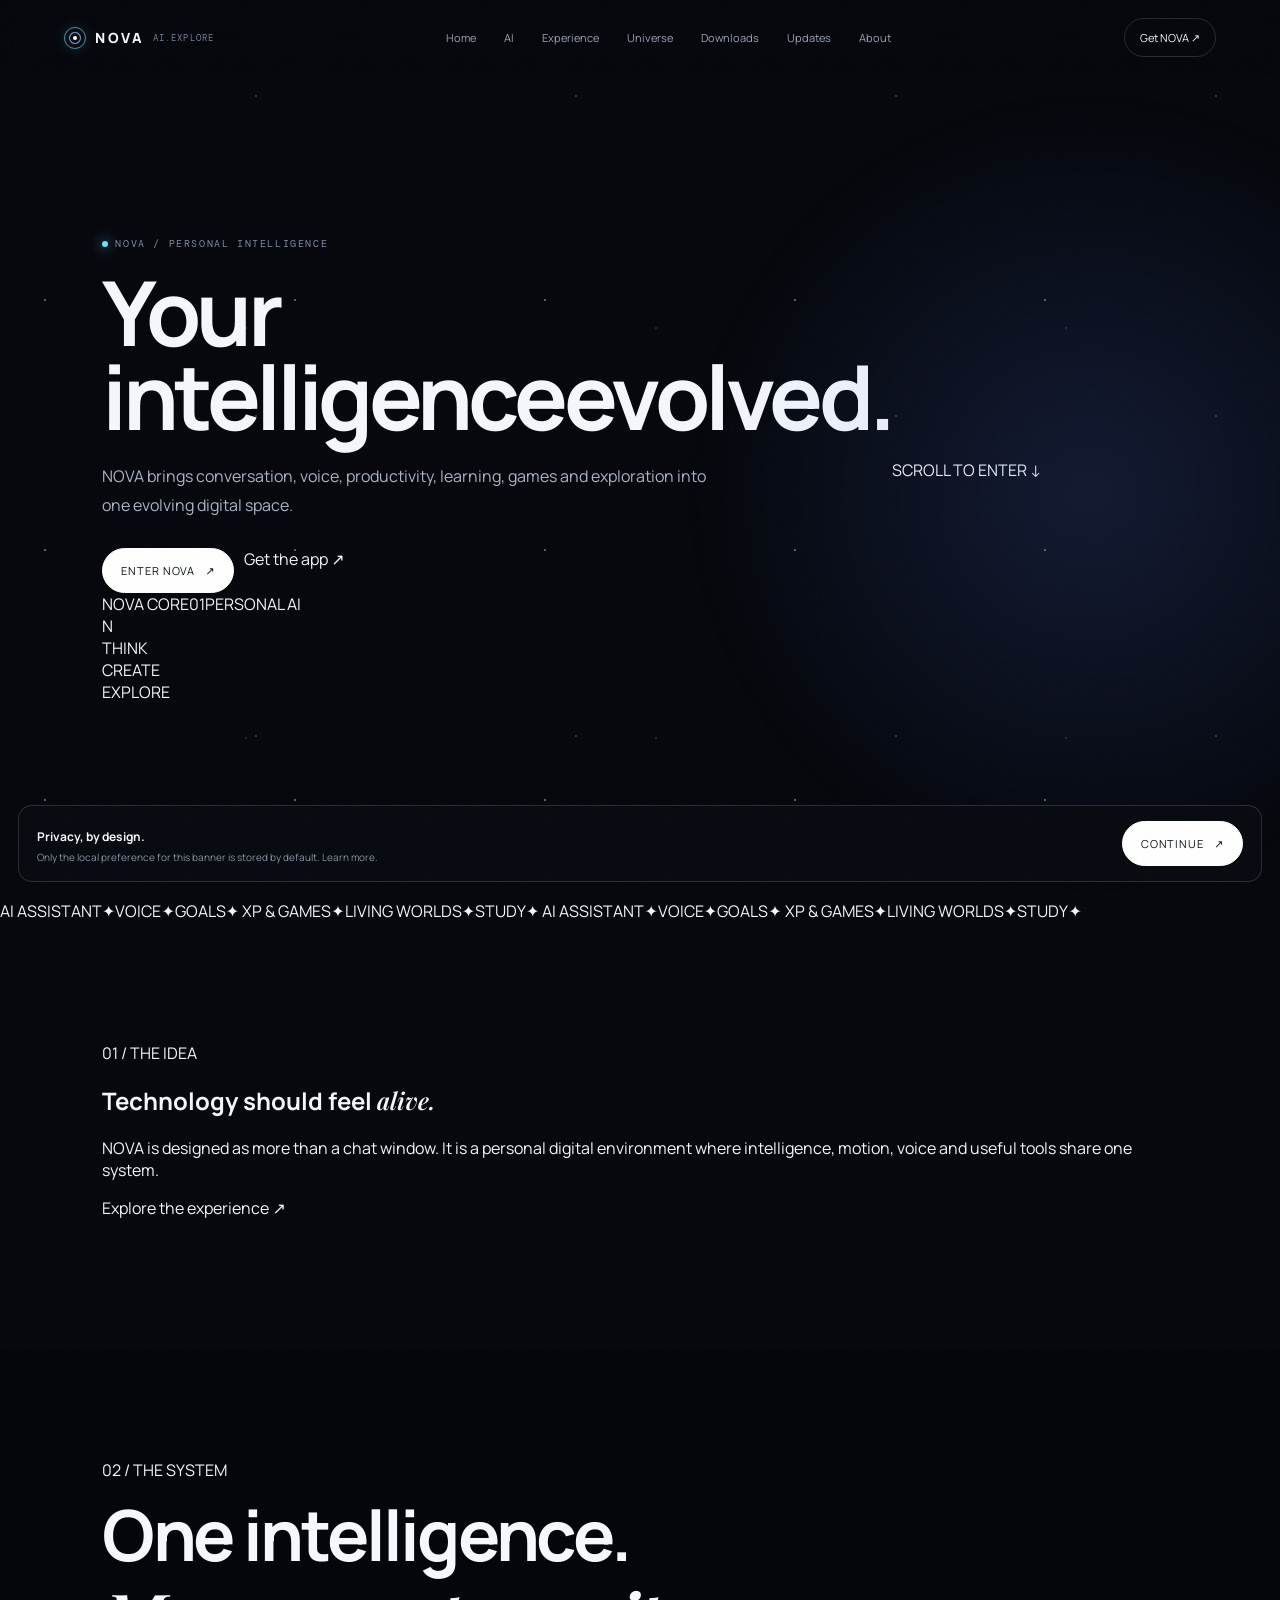
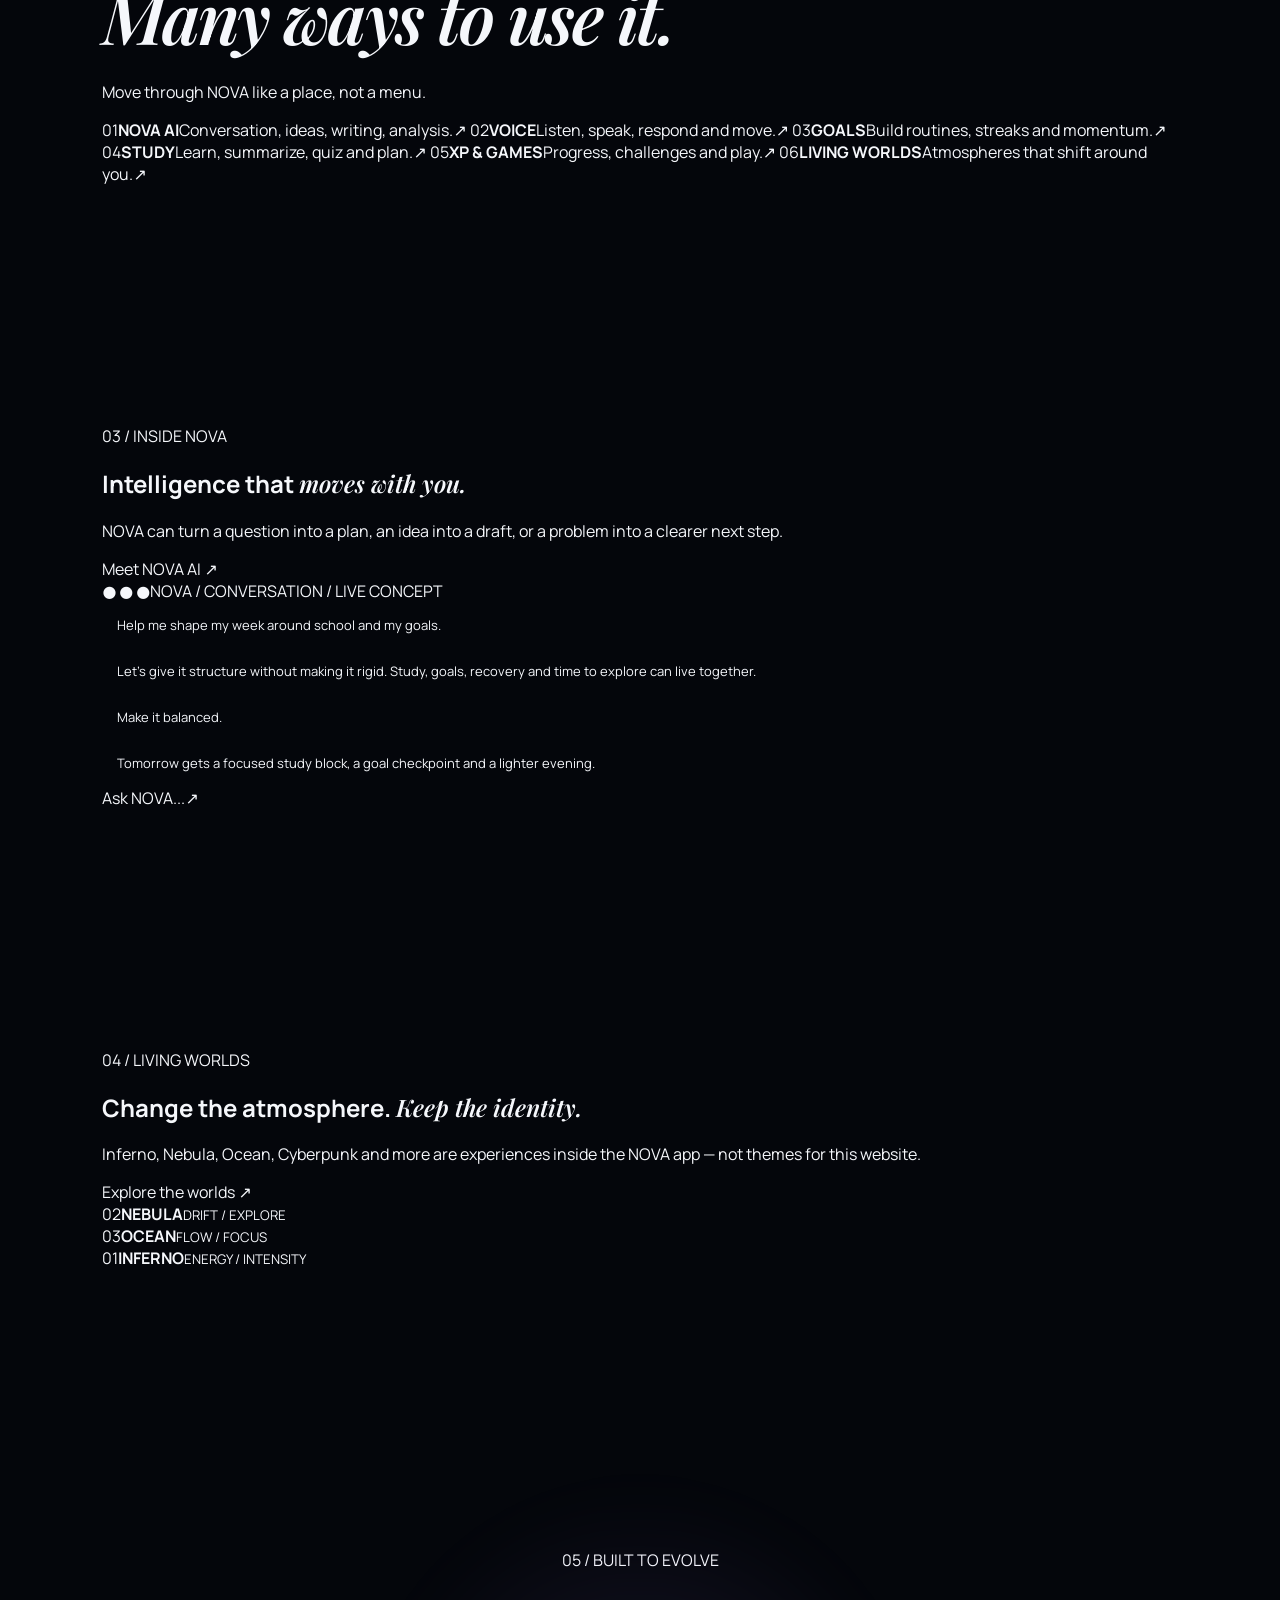
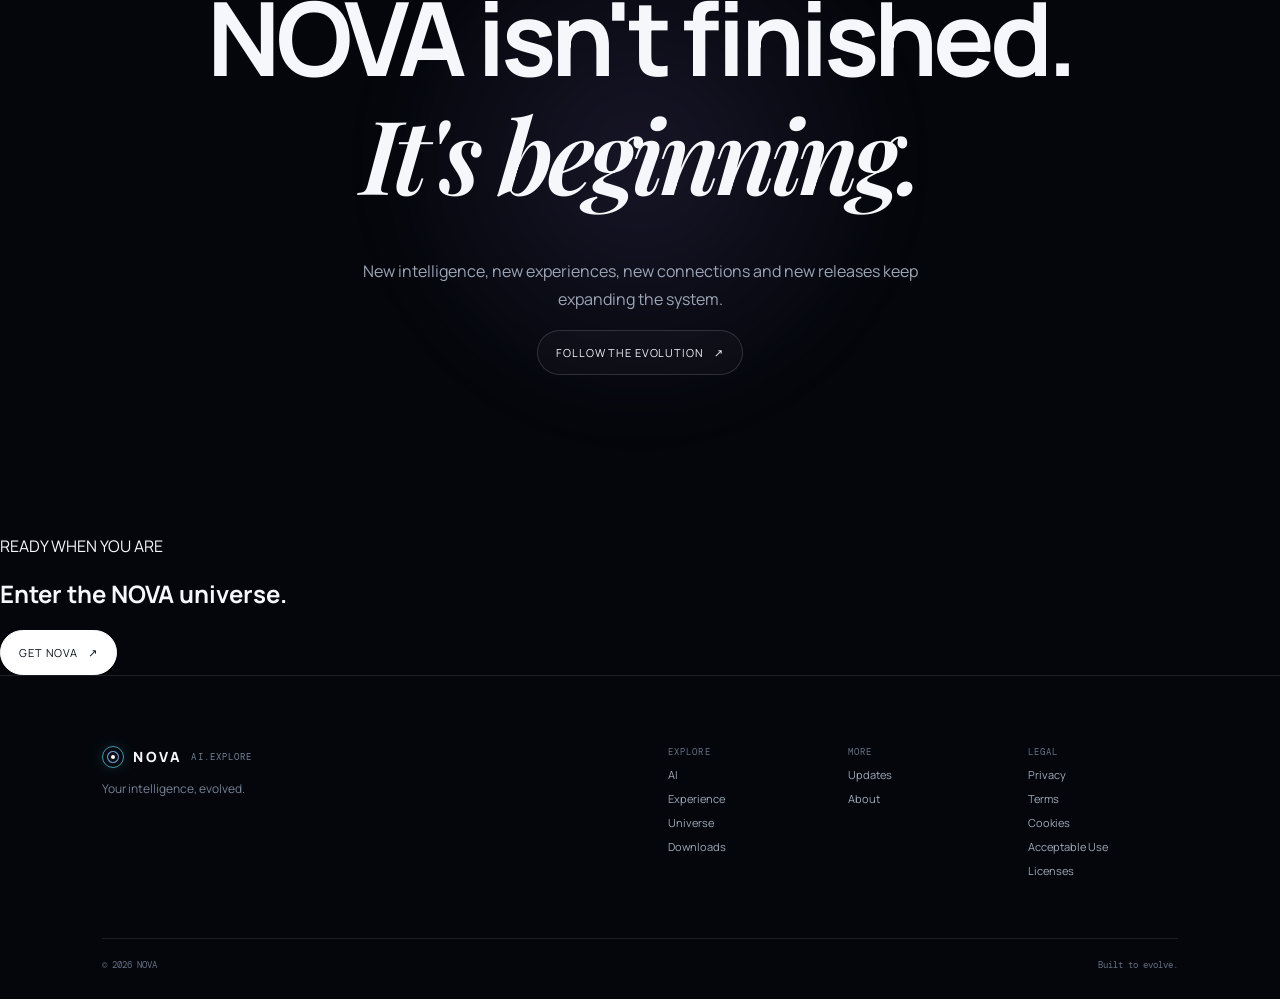
==== commit 7696453a: "Redesign NOVA homepage with cinematic editorial experience" ====
--- a/index.html
+++ b/index.html
@@ -1,10 +1,209 @@
-<!doctype html><html lang="en"><head><meta charset="utf-8"><meta name="viewport" content="width=device-width,initial-scale=1"><meta name="theme-color" content="#04060b"><meta name="description" content="NOVA is a cinematic personal AI experience designed to help you think, create, learn, organize and explore."><meta property="og:title" content="NOVA — Your Intelligence, Evolved."><meta property="og:description" content="NOVA is a cinematic personal AI experience designed to help you think, create, learn, organize and explore."><meta property="og:type" content="website"><link rel="preconnect" href="https://fonts.googleapis.com"><link rel="preconnect" href="https://fonts.gstatic.com" crossorigin><link href="https://fonts.googleapis.com/css2?family=DM+Mono:wght@400;500&family=Manrope:wght@400;600;700;800&family=Playfair+Display:ital,wght@0,600;1,600&display=swap" rel="stylesheet"><link rel="icon" href="assets/nova-mark.svg" type="image/svg+xml"><link rel="stylesheet" href="styles.css"><title>NOVA — Your Intelligence, Evolved.</title></head><body data-page="home"><div class="grain"></div><div class="stars"></div><header class="nav"><a class="brand" href="index.html"><span class="mark"><i></i></span><span>NOVA</span><small>AI.EXPLORE</small></a><nav><a href="index.html">Home</a><a href="ai.html">AI</a><a href="experience.html">Experience</a><a href="universe.html">Universe</a><a href="downloads.html">Downloads</a><a href="updates.html">Updates</a><a href="about.html">About</a></nav><a class="nav-cta" href="downloads.html">Get NOVA ↗</a><button class="menu" id="menu" aria-label="Open menu">☰</button></header><div class="mobile" id="mobile"><a href="index.html">Home</a><a href="ai.html">AI</a><a href="experience.html">Experience</a><a href="universe.html">Universe</a><a href="downloads.html">Downloads</a><a href="updates.html">Updates</a><a href="about.html">About</a></div><main>
-<section class="hero"><div class="hero-copy reveal"><div class="eyebrow"><span class="dot"></span>NOVA / AI.EXPLORE</div><h1>Meet the intelligence <em>inside your world.</em></h1><p>NOVA is a personal AI system designed to help you think, create, learn, organize, communicate and explore through one evolving experience.</p><div class="actions"><a class="btn primary" href="ai.html">Explore NOVA ↗</a><a class="btn ghost" href="downloads.html">Download NOVA</a></div><div class="status"><span>NOVA CORE / ONLINE</span><span>•</span><span>AI SYSTEM / READY</span><span>•</span><span>EXPERIENCE / ACTIVE</span></div></div><div class="core-wrap reveal"><div class="core"><div class="sphere"></div><div class="ring r1"></div><div class="ring r2"></div><div class="ring r3"></div><span class="word">NOVA</span><small>AI.EXPLORE</small></div></div><div class="scroll">SCROLL TO ENTER ↓</div></section>
-<div class="strip"><span>AI ASSISTANT</span><b>✦</b><span>VOICE</span><b>✦</b><span>GOALS</span><b>✦</b><span>XP &amp; GAMES</span><b>✦</b><span>LIVING WORLDS</span><b>✦</b><span>SECURITY</span></div>
-<section class="section"><div class="kicker">01 / DIFFERENT BY DESIGN</div><div class="split reveal"><h2>Technology should feel <em>alive.</em></h2><div><p>NOVA is being built as more than a chat window. It is a personal digital space where intelligence, motion, voice, productivity and discovery can live together.</p><a class="btn ghost" href="experience.html">Enter the experience ↗</a></div></div></section>
-<section class="section"><div class="section-head reveal"><div class="kicker">02 / THE NOVA SYSTEM</div><h2>One intelligence.<br><em>Many ways to use it.</em></h2></div><div class="cards"><a class="card reveal" href="ai.html"><span>01 / INTELLIGENCE</span><h3>NOVA AI</h3><p>Conversation, ideas, writing, analysis, learning and planning.</p></a><a class="card reveal" href="ai.html"><span>02 / INTERACTION</span><h3>VOICE</h3><p>A visual language for listening, thinking and responding.</p></a><a class="card reveal" href="experience.html"><span>03 / PRODUCTIVITY</span><h3>GOALS</h3><p>Goals, progress, routines, streaks and momentum.</p></a><a class="card reveal" href="experience.html"><span>04 / LEARNING</span><h3>STUDY</h3><p>Explain, summarize, quiz and build a study path.</p></a><a class="card reveal" href="experience.html"><span>05 / PLAY</span><h3>XP &amp; GAMES</h3><p>Levels, achievements, challenges and leaderboards.</p></a><a class="card reveal" href="about.html"><span>06 / CONTROL</span><h3>SECURITY</h3><p>Permissions, sessions and user-controlled privacy concepts.</p></a></div></section>
-<section class="product"><div class="reveal"><div class="kicker">03 / INSIDE NOVA</div><h2>Intelligence that <em>moves with you.</em></h2><p>NOVA can help turn a question into a plan, an idea into a draft, or a problem into a clearer next step.</p><a class="btn ghost" href="ai.html">Meet NOVA AI ↗</a></div><div class="window reveal"><div class="bar"><span>● ● ●</span><span>NOVA / CONVERSATION / DEMO</span></div><div class="chat"><div class="msg user">Help me plan my week around school and my goals.</div><div class="msg nova">Let's make it structured without making it rigid. Study, goals, recovery and time to explore can all fit.</div><div class="msg user">Make it balanced.</div><div class="msg nova">Tomorrow gets a focused study block, a goal checkpoint, and a lighter evening.</div></div><div class="input"><span>Ask NOVA...</span><span>↗</span></div></div></section>
-<section class="section"><div class="kicker">04 / LIVING WORLDS</div><div class="split reveal"><h2>The app can change its <em>atmosphere.</em></h2><div><p>Inferno, Nebula, Ocean, Cyberpunk and other environments are product experiences inside NOVA — not website themes.</p><a class="btn ghost" href="experience.html">Explore the worlds ↗</a></div></div></section>
-<section class="manifesto"><div class="kicker reveal">05 / BUILT TO EVOLVE</div><h2 class="reveal">NOVA isn't finished.<br><em>It's beginning.</em></h2><p class="reveal">The system grows through new intelligence, experiences, connections and releases. This site is a window into that evolution.</p><a class="btn ghost reveal" href="updates.html">See what's changing ↗</a></section>
-<section class="section" style="text-align:center;border-top:1px solid rgba(255,255,255,.1)"><div class="kicker">READY WHEN YOU ARE</div><h2 style="font-size:clamp(45px,6vw,82px);margin:18px 0 28px">Enter the NOVA universe.</h2><a class="btn primary" href="downloads.html">Get NOVA ↗</a></section>
-</main><footer><div class="footer-brand"><a class="brand" href="index.html"><span class="mark"><i></i></span><span>NOVA</span><small>AI.EXPLORE</small></a><p>Your intelligence, evolved.</p></div><div class="footer-links"><div><b>EXPLORE</b><a href="ai.html">AI</a><a href="experience.html">Experience</a><a href="universe.html">Universe</a><a href="downloads.html">Downloads</a></div><div><b>MORE</b><a href="updates.html">Updates</a><a href="about.html">About</a><a href="https://github.com/team3nerd/nova-website" target="_blank" rel="noreferrer">GitHub ↗</a></div><div><b>LEGAL</b><a href="privacy.html">Privacy</a><a href="terms.html">Terms</a><a href="cookies.html">Cookies</a><a href="acceptable-use.html">Acceptable Use</a><a href="licenses.html">Licenses</a></div></div><div class="footer-bottom"><span>© 2026 NOVA</span><span>Built to evolve.</span></div></footer><div class="cookie" id="cookie"><div><strong>Privacy, by design.</strong><p>Only the local preference for this banner is stored by default. <a href="cookies.html">Learn more</a>.</p></div><button class="btn primary" id="cookieBtn">Continue ↗</button></div><script src="script.js"></script></body></html>+<!doctype html>
+<html lang="en">
+<head>
+<meta charset="utf-8">
+<meta name="viewport" content="width=device-width,initial-scale=1">
+<meta name="theme-color" content="#07111b">
+<meta name="description" content="NOVA is a cinematic personal AI experience designed to help you think, create, learn, organize and explore.">
+<meta property="og:title" content="NOVA — Your Intelligence, Evolved.">
+<meta property="og:description" content="A personal intelligence system built around conversation, voice, productivity, learning and living digital worlds.">
+<meta property="og:type" content="website">
+<link rel="preconnect" href="https://fonts.googleapis.com">
+<link rel="preconnect" href="https://fonts.gstatic.com" crossorigin>
+<link href="https://fonts.googleapis.com/css2?family=DM+Mono:wght@400;500&family=Manrope:wght@400;600;700;800&family=Playfair+Display:ital,wght@0,500;0,600;1,500;1,600&display=swap" rel="stylesheet">
+<link rel="icon" href="assets/nova-mark.svg" type="image/svg+xml">
+<link rel="stylesheet" href="styles.css">
+<title>NOVA — Your Intelligence, Evolved.</title>
+</head>
+<body data-page="home">
+<div class="grain"></div>
+<div class="stars"></div>
+<div class="cursor-glow"></div>
+
+<header class="nav" id="nav">
+  <a class="brand" href="index.html" aria-label="NOVA home">
+    <span class="mark"><i></i></span>
+    <span>NOVA</span><small>AI.EXPLORE</small>
+  </a>
+
+  <nav aria-label="Primary navigation">
+    <a href="index.html">Home</a>
+    <a href="ai.html">AI</a>
+    <a href="experience.html">Experience</a>
+    <a href="universe.html">Universe</a>
+    <a href="downloads.html">Downloads</a>
+    <a href="updates.html">Updates</a>
+    <a href="about.html">About</a>
+  </nav>
+
+  <a class="nav-cta magnetic" href="downloads.html">Get NOVA <span>↗</span></a>
+  <button class="menu magnetic" id="menu" aria-label="Open menu">☰</button>
+</header>
+
+<div class="mobile" id="mobile" aria-hidden="true">
+  <a href="index.html">Home</a>
+  <a href="ai.html">AI</a>
+  <a href="experience.html">Experience</a>
+  <a href="universe.html">Universe</a>
+  <a href="downloads.html">Downloads</a>
+  <a href="updates.html">Updates</a>
+  <a href="about.html">About</a>
+</div>
+
+<main>
+<section class="hero" id="hero">
+  <div class="hero-grid">
+    <div class="hero-copy reveal">
+      <div class="eyebrow"><span class="dot"></span>NOVA / PERSONAL INTELLIGENCE</div>
+      <h1><span class="title-line">Your intelligence</span><span class="title-line title-soft">evolved.</span></h1>
+      <p>NOVA brings conversation, voice, productivity, learning, games and exploration into one evolving digital space.</p>
+      <div class="actions">
+        <a class="btn primary magnetic" href="ai.html">Enter NOVA <span>↗</span></a>
+        <a class="text-link" href="downloads.html">Get the app <span>↗</span></a>
+      </div>
+      <div class="hero-meta">
+        <span>NOVA CORE</span><span>01</span><span>PERSONAL AI</span>
+      </div>
+    </div>
+
+    <div class="hero-orbit reveal" aria-hidden="true">
+      <div class="orbit orbit-a"></div>
+      <div class="orbit orbit-b"></div>
+      <div class="orbit orbit-c"></div>
+      <div class="nova-sphere" id="novaSphere"><span>N</span></div>
+      <div class="orbit-label label-a">THINK</div>
+      <div class="orbit-label label-b">CREATE</div>
+      <div class="orbit-label label-c">EXPLORE</div>
+    </div>
+  </div>
+
+  <div class="hero-bottom">
+    <span>SCROLL TO ENTER</span>
+    <span class="scroll-line"></span>
+    <span>↓</span>
+  </div>
+</section>
+
+<section class="marquee" aria-label="NOVA capabilities">
+  <div class="marquee-track">
+    <span>AI ASSISTANT</span><b>✦</b><span>VOICE</span><b>✦</b><span>GOALS</span><b>✦</b>
+    <span>XP &amp; GAMES</span><b>✦</b><span>LIVING WORLDS</span><b>✦</b><span>STUDY</span><b>✦</b>
+    <span>AI ASSISTANT</span><b>✦</b><span>VOICE</span><b>✦</b><span>GOALS</span><b>✦</b>
+    <span>XP &amp; GAMES</span><b>✦</b><span>LIVING WORLDS</span><b>✦</b><span>STUDY</span><b>✦</b>
+  </div>
+</section>
+
+<section class="intro section">
+  <div class="section-index">01 / THE IDEA</div>
+  <div class="editorial-grid">
+    <h2 class="reveal">Technology should feel <em>alive.</em></h2>
+    <div class="editorial-copy reveal">
+      <p>NOVA is designed as more than a chat window. It is a personal digital environment where intelligence, motion, voice and useful tools share one system.</p>
+      <a class="text-link" href="experience.html">Explore the experience <span>↗</span></a>
+    </div>
+  </div>
+</section>
+
+<section class="system section">
+  <div class="section-head reveal">
+    <div class="section-index">02 / THE SYSTEM</div>
+    <div class="head-row">
+      <h2>One intelligence.<br><em>Many ways to use it.</em></h2>
+      <p>Move through NOVA like a place, not a menu.</p>
+    </div>
+  </div>
+
+  <div class="system-list">
+    <a class="system-item reveal magnetic" href="ai.html">
+      <span class="system-num">01</span><strong>NOVA AI</strong><span class="system-note">Conversation, ideas, writing, analysis.</span><span class="system-arrow">↗</span>
+    </a>
+    <a class="system-item reveal magnetic" href="ai.html">
+      <span class="system-num">02</span><strong>VOICE</strong><span class="system-note">Listen, speak, respond and move.</span><span class="system-arrow">↗</span>
+    </a>
+    <a class="system-item reveal magnetic" href="experience.html">
+      <span class="system-num">03</span><strong>GOALS</strong><span class="system-note">Build routines, streaks and momentum.</span><span class="system-arrow">↗</span>
+    </a>
+    <a class="system-item reveal magnetic" href="experience.html">
+      <span class="system-num">04</span><strong>STUDY</strong><span class="system-note">Learn, summarize, quiz and plan.</span><span class="system-arrow">↗</span>
+    </a>
+    <a class="system-item reveal magnetic" href="experience.html">
+      <span class="system-num">05</span><strong>XP &amp; GAMES</strong><span class="system-note">Progress, challenges and play.</span><span class="system-arrow">↗</span>
+    </a>
+    <a class="system-item reveal magnetic" href="universe.html">
+      <span class="system-num">06</span><strong>LIVING WORLDS</strong><span class="system-note">Atmospheres that shift around you.</span><span class="system-arrow">↗</span>
+    </a>
+  </div>
+</section>
+
+<section class="ai-stage section">
+  <div class="ai-stage-copy reveal">
+    <div class="section-index">03 / INSIDE NOVA</div>
+    <h2>Intelligence that <em>moves with you.</em></h2>
+    <p>NOVA can turn a question into a plan, an idea into a draft, or a problem into a clearer next step.</p>
+    <a class="text-link" href="ai.html">Meet NOVA AI <span>↗</span></a>
+  </div>
+
+  <div class="ai-window reveal" id="aiWindow">
+    <div class="window-top"><span>● ● ●</span><span>NOVA / CONVERSATION / LIVE CONCEPT</span></div>
+    <div class="window-body">
+      <div class="msg msg-user">Help me shape my week around school and my goals.</div>
+      <div class="msg msg-nova">Let's give it structure without making it rigid. Study, goals, recovery and time to explore can live together.</div>
+      <div class="msg msg-user">Make it balanced.</div>
+      <div class="msg msg-nova">Tomorrow gets a focused study block, a goal checkpoint and a lighter evening.</div>
+    </div>
+    <div class="window-input"><span>Ask NOVA...</span><span>↗</span></div>
+  </div>
+</section>
+
+<section class="world-stage section">
+  <div class="world-copy reveal">
+    <div class="section-index">04 / LIVING WORLDS</div>
+    <h2>Change the atmosphere. <em>Keep the identity.</em></h2>
+    <p>Inferno, Nebula, Ocean, Cyberpunk and more are experiences inside the NOVA app — not themes for this website.</p>
+    <a class="text-link" href="experience.html">Explore the worlds <span>↗</span></a>
+  </div>
+
+  <div class="world-stack reveal" id="worldStack">
+    <div class="world-card world-nebula"><span>02</span><strong>NEBULA</strong><small>DRIFT / EXPLORE</small></div>
+    <div class="world-card world-ocean"><span>03</span><strong>OCEAN</strong><small>FLOW / FOCUS</small></div>
+    <div class="world-card world-inferno"><span>01</span><strong>INFERNO</strong><small>ENERGY / INTENSITY</small></div>
+  </div>
+</section>
+
+<section class="manifesto">
+  <div class="section-index reveal">05 / BUILT TO EVOLVE</div>
+  <h2 class="reveal">NOVA isn't finished.<br><em>It's beginning.</em></h2>
+  <p class="reveal">New intelligence, new experiences, new connections and new releases keep expanding the system.</p>
+  <a class="btn ghost magnetic reveal" href="updates.html">Follow the evolution <span>↗</span></a>
+</section>
+
+<section class="final-cta">
+  <div class="section-index">READY WHEN YOU ARE</div>
+  <h2>Enter the NOVA universe.</h2>
+  <a class="btn primary magnetic" href="downloads.html">Get NOVA <span>↗</span></a>
+</section>
+</main>
+
+<footer class="footer">
+  <div class="footer-top">
+    <div class="footer-brand">
+      <a class="brand" href="index.html"><span class="mark"><i></i></span><span>NOVA</span><small>AI.EXPLORE</small></a>
+      <p>Your intelligence, evolved.</p>
+    </div>
+    <div class="footer-links">
+      <div><b>EXPLORE</b><a href="ai.html">AI</a><a href="experience.html">Experience</a><a href="universe.html">Universe</a><a href="downloads.html">Downloads</a></div>
+      <div><b>MORE</b><a href="updates.html">Updates</a><a href="about.html">About</a></div>
+      <div><b>LEGAL</b><a href="privacy.html">Privacy</a><a href="terms.html">Terms</a><a href="cookies.html">Cookies</a><a href="acceptable-use.html">Acceptable Use</a><a href="licenses.html">Licenses</a></div>
+    </div>
+  </div>
+  <div class="footer-bottom"><span>© 2026 NOVA</span><span>Built to evolve.</span></div>
+</footer>
+
+<div class="cookie" id="cookie">
+  <div><strong>Privacy, by design.</strong><p>Only the local preference for this banner is stored by default. <a href="cookies.html">Learn more</a>.</p></div>
+  <button class="btn primary" id="cookieBtn">Continue <span>↗</span></button>
+</div>
+
+<script src="script.js"></script>
+</body>
+</html>
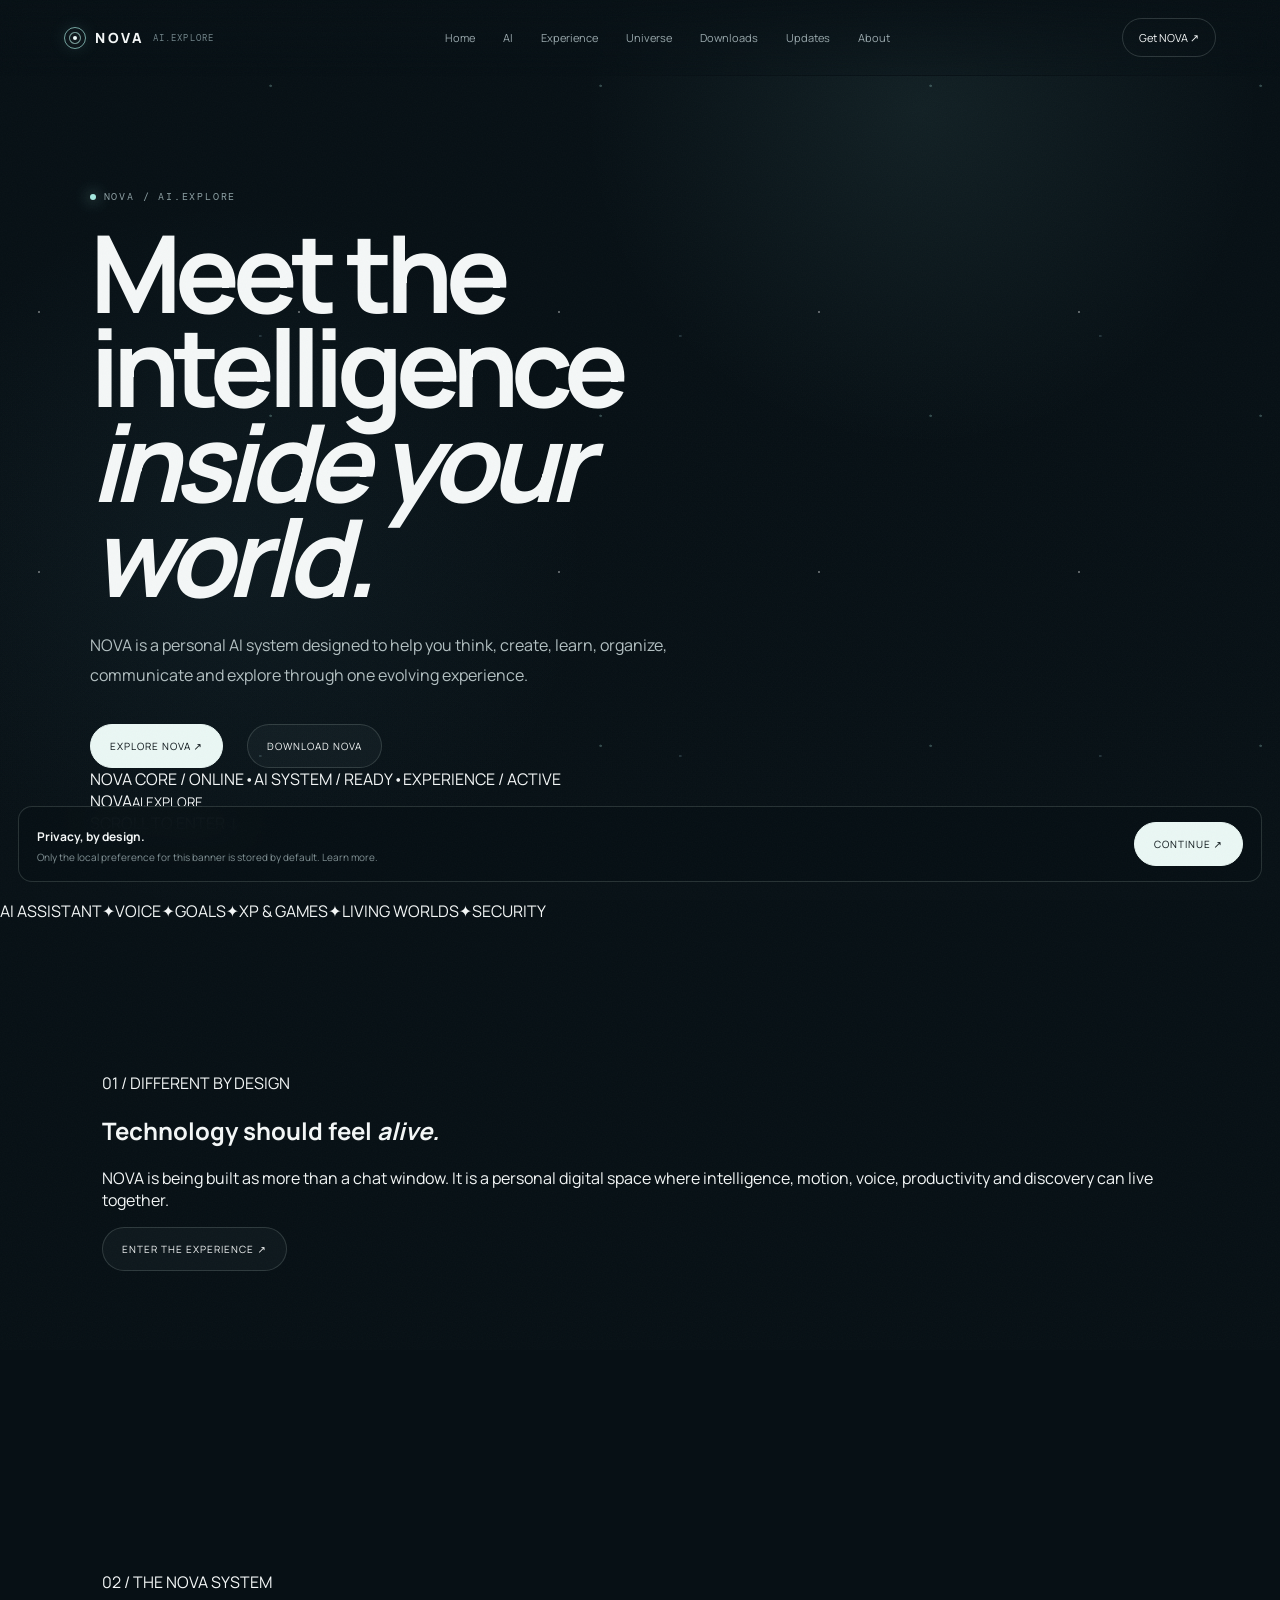
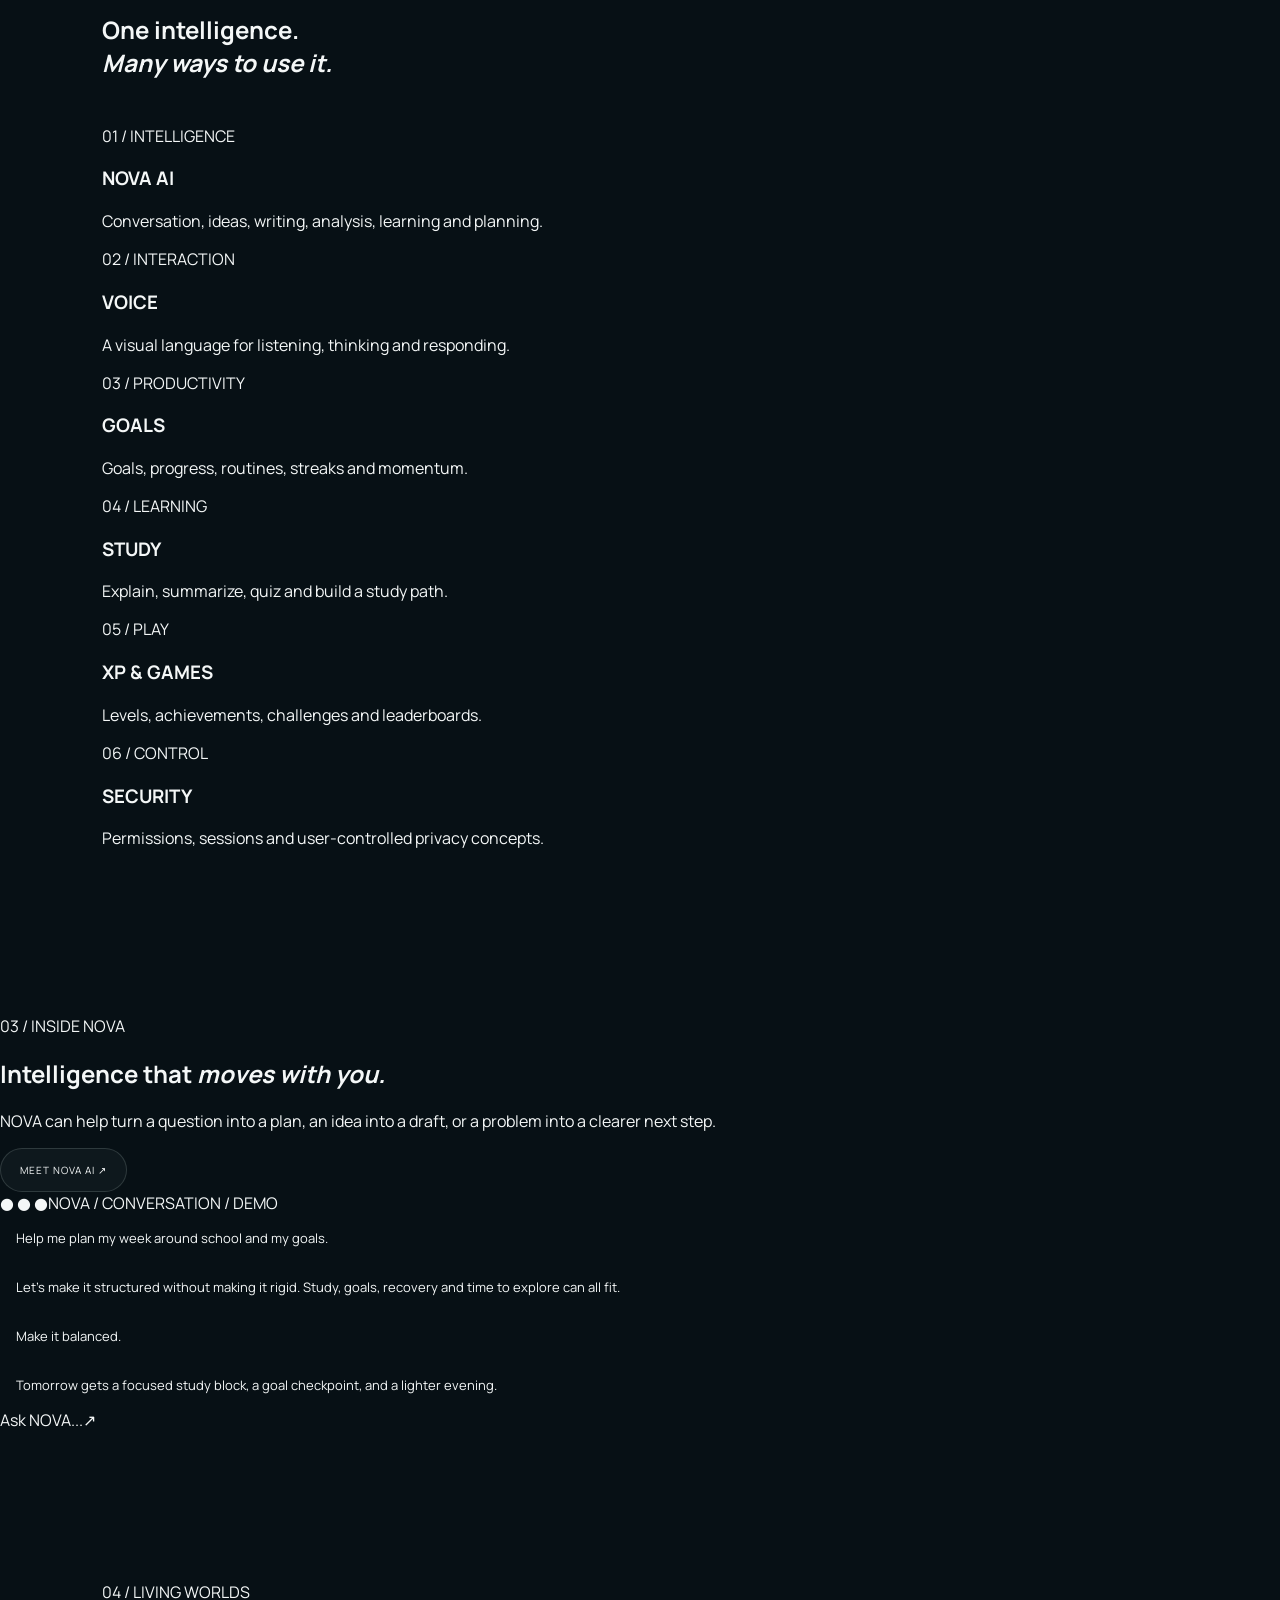
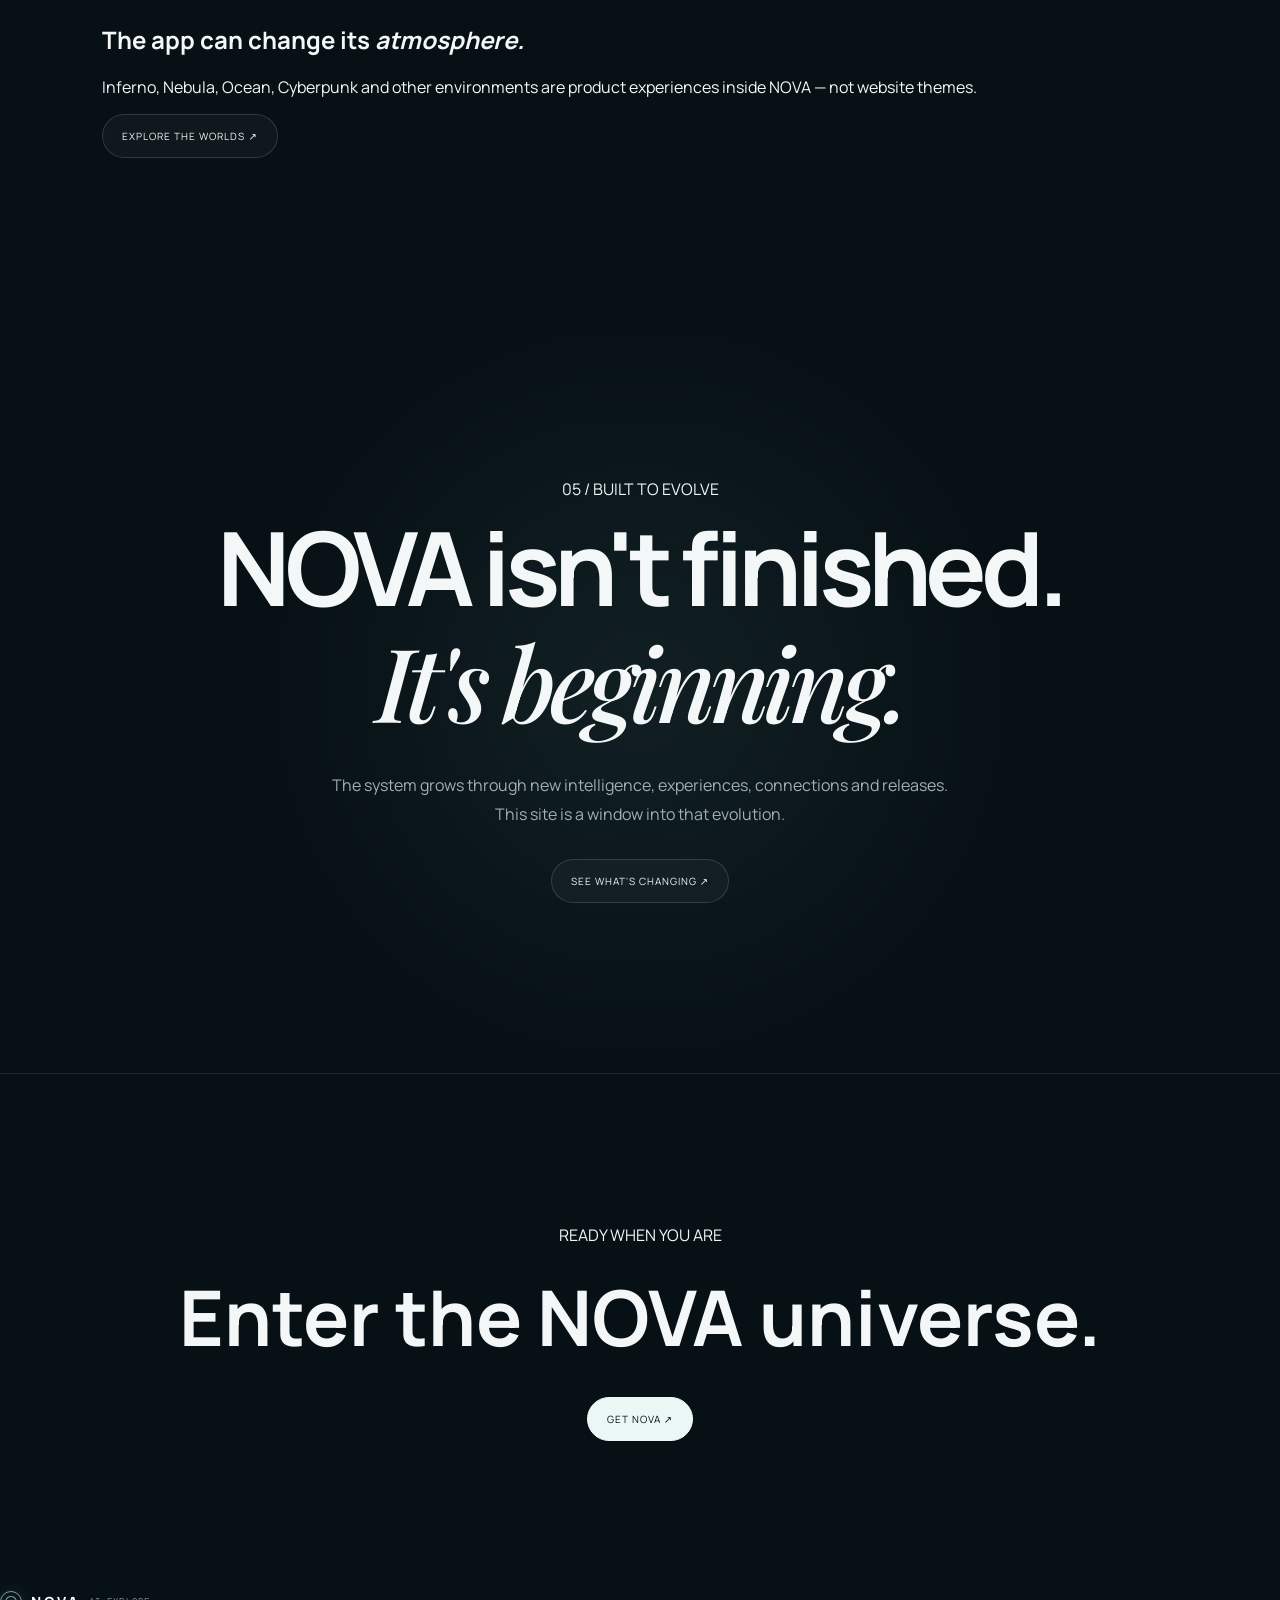
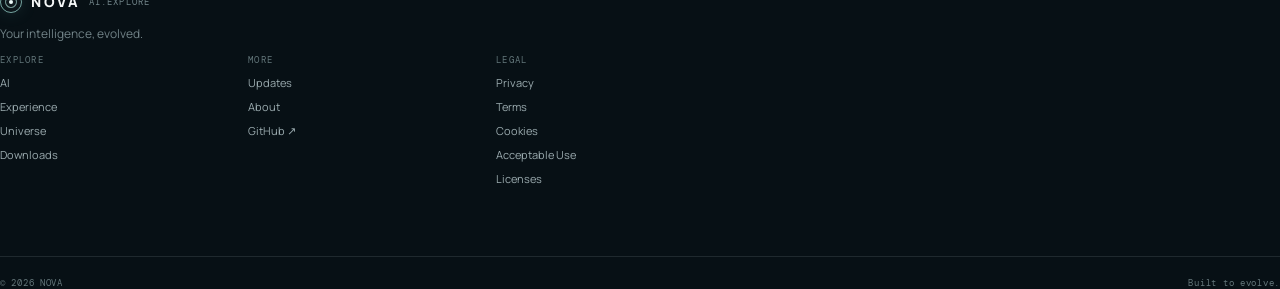
==== commit 3ad013a3: "Restore previous NOVA website design" ====
--- a/index.html
+++ b/index.html
@@ -1,209 +1,10 @@
-<!doctype html>
-<html lang="en">
-<head>
-<meta charset="utf-8">
-<meta name="viewport" content="width=device-width,initial-scale=1">
-<meta name="theme-color" content="#07111b">
-<meta name="description" content="NOVA is a cinematic personal AI experience designed to help you think, create, learn, organize and explore.">
-<meta property="og:title" content="NOVA — Your Intelligence, Evolved.">
-<meta property="og:description" content="A personal intelligence system built around conversation, voice, productivity, learning and living digital worlds.">
-<meta property="og:type" content="website">
-<link rel="preconnect" href="https://fonts.googleapis.com">
-<link rel="preconnect" href="https://fonts.gstatic.com" crossorigin>
-<link href="https://fonts.googleapis.com/css2?family=DM+Mono:wght@400;500&family=Manrope:wght@400;600;700;800&family=Playfair+Display:ital,wght@0,500;0,600;1,500;1,600&display=swap" rel="stylesheet">
-<link rel="icon" href="assets/nova-mark.svg" type="image/svg+xml">
-<link rel="stylesheet" href="styles.css">
-<title>NOVA — Your Intelligence, Evolved.</title>
-</head>
-<body data-page="home">
-<div class="grain"></div>
-<div class="stars"></div>
-<div class="cursor-glow"></div>
-
-<header class="nav" id="nav">
-  <a class="brand" href="index.html" aria-label="NOVA home">
-    <span class="mark"><i></i></span>
-    <span>NOVA</span><small>AI.EXPLORE</small>
-  </a>
-
-  <nav aria-label="Primary navigation">
-    <a href="index.html">Home</a>
-    <a href="ai.html">AI</a>
-    <a href="experience.html">Experience</a>
-    <a href="universe.html">Universe</a>
-    <a href="downloads.html">Downloads</a>
-    <a href="updates.html">Updates</a>
-    <a href="about.html">About</a>
-  </nav>
-
-  <a class="nav-cta magnetic" href="downloads.html">Get NOVA <span>↗</span></a>
-  <button class="menu magnetic" id="menu" aria-label="Open menu">☰</button>
-</header>
-
-<div class="mobile" id="mobile" aria-hidden="true">
-  <a href="index.html">Home</a>
-  <a href="ai.html">AI</a>
-  <a href="experience.html">Experience</a>
-  <a href="universe.html">Universe</a>
-  <a href="downloads.html">Downloads</a>
-  <a href="updates.html">Updates</a>
-  <a href="about.html">About</a>
-</div>
-
-<main>
-<section class="hero" id="hero">
-  <div class="hero-grid">
-    <div class="hero-copy reveal">
-      <div class="eyebrow"><span class="dot"></span>NOVA / PERSONAL INTELLIGENCE</div>
-      <h1><span class="title-line">Your intelligence</span><span class="title-line title-soft">evolved.</span></h1>
-      <p>NOVA brings conversation, voice, productivity, learning, games and exploration into one evolving digital space.</p>
-      <div class="actions">
-        <a class="btn primary magnetic" href="ai.html">Enter NOVA <span>↗</span></a>
-        <a class="text-link" href="downloads.html">Get the app <span>↗</span></a>
-      </div>
-      <div class="hero-meta">
-        <span>NOVA CORE</span><span>01</span><span>PERSONAL AI</span>
-      </div>
-    </div>
-
-    <div class="hero-orbit reveal" aria-hidden="true">
-      <div class="orbit orbit-a"></div>
-      <div class="orbit orbit-b"></div>
-      <div class="orbit orbit-c"></div>
-      <div class="nova-sphere" id="novaSphere"><span>N</span></div>
-      <div class="orbit-label label-a">THINK</div>
-      <div class="orbit-label label-b">CREATE</div>
-      <div class="orbit-label label-c">EXPLORE</div>
-    </div>
-  </div>
-
-  <div class="hero-bottom">
-    <span>SCROLL TO ENTER</span>
-    <span class="scroll-line"></span>
-    <span>↓</span>
-  </div>
-</section>
-
-<section class="marquee" aria-label="NOVA capabilities">
-  <div class="marquee-track">
-    <span>AI ASSISTANT</span><b>✦</b><span>VOICE</span><b>✦</b><span>GOALS</span><b>✦</b>
-    <span>XP &amp; GAMES</span><b>✦</b><span>LIVING WORLDS</span><b>✦</b><span>STUDY</span><b>✦</b>
-    <span>AI ASSISTANT</span><b>✦</b><span>VOICE</span><b>✦</b><span>GOALS</span><b>✦</b>
-    <span>XP &amp; GAMES</span><b>✦</b><span>LIVING WORLDS</span><b>✦</b><span>STUDY</span><b>✦</b>
-  </div>
-</section>
-
-<section class="intro section">
-  <div class="section-index">01 / THE IDEA</div>
-  <div class="editorial-grid">
-    <h2 class="reveal">Technology should feel <em>alive.</em></h2>
-    <div class="editorial-copy reveal">
-      <p>NOVA is designed as more than a chat window. It is a personal digital environment where intelligence, motion, voice and useful tools share one system.</p>
-      <a class="text-link" href="experience.html">Explore the experience <span>↗</span></a>
-    </div>
-  </div>
-</section>
-
-<section class="system section">
-  <div class="section-head reveal">
-    <div class="section-index">02 / THE SYSTEM</div>
-    <div class="head-row">
-      <h2>One intelligence.<br><em>Many ways to use it.</em></h2>
-      <p>Move through NOVA like a place, not a menu.</p>
-    </div>
-  </div>
-
-  <div class="system-list">
-    <a class="system-item reveal magnetic" href="ai.html">
-      <span class="system-num">01</span><strong>NOVA AI</strong><span class="system-note">Conversation, ideas, writing, analysis.</span><span class="system-arrow">↗</span>
-    </a>
-    <a class="system-item reveal magnetic" href="ai.html">
-      <span class="system-num">02</span><strong>VOICE</strong><span class="system-note">Listen, speak, respond and move.</span><span class="system-arrow">↗</span>
-    </a>
-    <a class="system-item reveal magnetic" href="experience.html">
-      <span class="system-num">03</span><strong>GOALS</strong><span class="system-note">Build routines, streaks and momentum.</span><span class="system-arrow">↗</span>
-    </a>
-    <a class="system-item reveal magnetic" href="experience.html">
-      <span class="system-num">04</span><strong>STUDY</strong><span class="system-note">Learn, summarize, quiz and plan.</span><span class="system-arrow">↗</span>
-    </a>
-    <a class="system-item reveal magnetic" href="experience.html">
-      <span class="system-num">05</span><strong>XP &amp; GAMES</strong><span class="system-note">Progress, challenges and play.</span><span class="system-arrow">↗</span>
-    </a>
-    <a class="system-item reveal magnetic" href="universe.html">
-      <span class="system-num">06</span><strong>LIVING WORLDS</strong><span class="system-note">Atmospheres that shift around you.</span><span class="system-arrow">↗</span>
-    </a>
-  </div>
-</section>
-
-<section class="ai-stage section">
-  <div class="ai-stage-copy reveal">
-    <div class="section-index">03 / INSIDE NOVA</div>
-    <h2>Intelligence that <em>moves with you.</em></h2>
-    <p>NOVA can turn a question into a plan, an idea into a draft, or a problem into a clearer next step.</p>
-    <a class="text-link" href="ai.html">Meet NOVA AI <span>↗</span></a>
-  </div>
-
-  <div class="ai-window reveal" id="aiWindow">
-    <div class="window-top"><span>● ● ●</span><span>NOVA / CONVERSATION / LIVE CONCEPT</span></div>
-    <div class="window-body">
-      <div class="msg msg-user">Help me shape my week around school and my goals.</div>
-      <div class="msg msg-nova">Let's give it structure without making it rigid. Study, goals, recovery and time to explore can live together.</div>
-      <div class="msg msg-user">Make it balanced.</div>
-      <div class="msg msg-nova">Tomorrow gets a focused study block, a goal checkpoint and a lighter evening.</div>
-    </div>
-    <div class="window-input"><span>Ask NOVA...</span><span>↗</span></div>
-  </div>
-</section>
-
-<section class="world-stage section">
-  <div class="world-copy reveal">
-    <div class="section-index">04 / LIVING WORLDS</div>
-    <h2>Change the atmosphere. <em>Keep the identity.</em></h2>
-    <p>Inferno, Nebula, Ocean, Cyberpunk and more are experiences inside the NOVA app — not themes for this website.</p>
-    <a class="text-link" href="experience.html">Explore the worlds <span>↗</span></a>
-  </div>
-
-  <div class="world-stack reveal" id="worldStack">
-    <div class="world-card world-nebula"><span>02</span><strong>NEBULA</strong><small>DRIFT / EXPLORE</small></div>
-    <div class="world-card world-ocean"><span>03</span><strong>OCEAN</strong><small>FLOW / FOCUS</small></div>
-    <div class="world-card world-inferno"><span>01</span><strong>INFERNO</strong><small>ENERGY / INTENSITY</small></div>
-  </div>
-</section>
-
-<section class="manifesto">
-  <div class="section-index reveal">05 / BUILT TO EVOLVE</div>
-  <h2 class="reveal">NOVA isn't finished.<br><em>It's beginning.</em></h2>
-  <p class="reveal">New intelligence, new experiences, new connections and new releases keep expanding the system.</p>
-  <a class="btn ghost magnetic reveal" href="updates.html">Follow the evolution <span>↗</span></a>
-</section>
-
-<section class="final-cta">
-  <div class="section-index">READY WHEN YOU ARE</div>
-  <h2>Enter the NOVA universe.</h2>
-  <a class="btn primary magnetic" href="downloads.html">Get NOVA <span>↗</span></a>
-</section>
-</main>
-
-<footer class="footer">
-  <div class="footer-top">
-    <div class="footer-brand">
-      <a class="brand" href="index.html"><span class="mark"><i></i></span><span>NOVA</span><small>AI.EXPLORE</small></a>
-      <p>Your intelligence, evolved.</p>
-    </div>
-    <div class="footer-links">
-      <div><b>EXPLORE</b><a href="ai.html">AI</a><a href="experience.html">Experience</a><a href="universe.html">Universe</a><a href="downloads.html">Downloads</a></div>
-      <div><b>MORE</b><a href="updates.html">Updates</a><a href="about.html">About</a></div>
-      <div><b>LEGAL</b><a href="privacy.html">Privacy</a><a href="terms.html">Terms</a><a href="cookies.html">Cookies</a><a href="acceptable-use.html">Acceptable Use</a><a href="licenses.html">Licenses</a></div>
-    </div>
-  </div>
-  <div class="footer-bottom"><span>© 2026 NOVA</span><span>Built to evolve.</span></div>
-</footer>
-
-<div class="cookie" id="cookie">
-  <div><strong>Privacy, by design.</strong><p>Only the local preference for this banner is stored by default. <a href="cookies.html">Learn more</a>.</p></div>
-  <button class="btn primary" id="cookieBtn">Continue <span>↗</span></button>
-</div>
-
-<script src="script.js"></script>
-</body>
-</html>+<!doctype html><html lang="en"><head><meta charset="utf-8"><meta name="viewport" content="width=device-width,initial-scale=1"><meta name="theme-color" content="#04060b"><meta name="description" content="NOVA is a cinematic personal AI experience designed to help you think, create, learn, organize and explore."><meta property="og:title" content="NOVA — Your Intelligence, Evolved."><meta property="og:description" content="NOVA is a cinematic personal AI experience designed to help you think, create, learn, organize and explore."><meta property="og:type" content="website"><link rel="preconnect" href="https://fonts.googleapis.com"><link rel="preconnect" href="https://fonts.gstatic.com" crossorigin><link href="https://fonts.googleapis.com/css2?family=DM+Mono:wght@400;500&family=Manrope:wght@400;600;700;800&family=Playfair+Display:ital,wght@0,600;1,600&display=swap" rel="stylesheet"><link rel="icon" href="assets/nova-mark.svg" type="image/svg+xml"><link rel="stylesheet" href="styles.css"><title>NOVA — Your Intelligence, Evolved.</title></head><body data-page="home"><div class="grain"></div><div class="stars"></div><header class="nav"><a class="brand" href="index.html"><span class="mark"><i></i></span><span>NOVA</span><small>AI.EXPLORE</small></a><nav><a href="index.html">Home</a><a href="ai.html">AI</a><a href="experience.html">Experience</a><a href="universe.html">Universe</a><a href="downloads.html">Downloads</a><a href="updates.html">Updates</a><a href="about.html">About</a></nav><a class="nav-cta" href="downloads.html">Get NOVA ↗</a><button class="menu" id="menu" aria-label="Open menu">☰</button></header><div class="mobile" id="mobile"><a href="index.html">Home</a><a href="ai.html">AI</a><a href="experience.html">Experience</a><a href="universe.html">Universe</a><a href="downloads.html">Downloads</a><a href="updates.html">Updates</a><a href="about.html">About</a></div><main>
+<section class="hero"><div class="hero-copy reveal"><div class="eyebrow"><span class="dot"></span>NOVA / AI.EXPLORE</div><h1>Meet the intelligence <em>inside your world.</em></h1><p>NOVA is a personal AI system designed to help you think, create, learn, organize, communicate and explore through one evolving experience.</p><div class="actions"><a class="btn primary" href="ai.html">Explore NOVA ↗</a><a class="btn ghost" href="downloads.html">Download NOVA</a></div><div class="status"><span>NOVA CORE / ONLINE</span><span>•</span><span>AI SYSTEM / READY</span><span>•</span><span>EXPERIENCE / ACTIVE</span></div></div><div class="core-wrap reveal"><div class="core"><div class="sphere"></div><div class="ring r1"></div><div class="ring r2"></div><div class="ring r3"></div><span class="word">NOVA</span><small>AI.EXPLORE</small></div></div><div class="scroll">SCROLL TO ENTER ↓</div></section>
+<div class="strip"><span>AI ASSISTANT</span><b>✦</b><span>VOICE</span><b>✦</b><span>GOALS</span><b>✦</b><span>XP &amp; GAMES</span><b>✦</b><span>LIVING WORLDS</span><b>✦</b><span>SECURITY</span></div>
+<section class="section"><div class="kicker">01 / DIFFERENT BY DESIGN</div><div class="split reveal"><h2>Technology should feel <em>alive.</em></h2><div><p>NOVA is being built as more than a chat window. It is a personal digital space where intelligence, motion, voice, productivity and discovery can live together.</p><a class="btn ghost" href="experience.html">Enter the experience ↗</a></div></div></section>
+<section class="section"><div class="section-head reveal"><div class="kicker">02 / THE NOVA SYSTEM</div><h2>One intelligence.<br><em>Many ways to use it.</em></h2></div><div class="cards"><a class="card reveal" href="ai.html"><span>01 / INTELLIGENCE</span><h3>NOVA AI</h3><p>Conversation, ideas, writing, analysis, learning and planning.</p></a><a class="card reveal" href="ai.html"><span>02 / INTERACTION</span><h3>VOICE</h3><p>A visual language for listening, thinking and responding.</p></a><a class="card reveal" href="experience.html"><span>03 / PRODUCTIVITY</span><h3>GOALS</h3><p>Goals, progress, routines, streaks and momentum.</p></a><a class="card reveal" href="experience.html"><span>04 / LEARNING</span><h3>STUDY</h3><p>Explain, summarize, quiz and build a study path.</p></a><a class="card reveal" href="experience.html"><span>05 / PLAY</span><h3>XP &amp; GAMES</h3><p>Levels, achievements, challenges and leaderboards.</p></a><a class="card reveal" href="about.html"><span>06 / CONTROL</span><h3>SECURITY</h3><p>Permissions, sessions and user-controlled privacy concepts.</p></a></div></section>
+<section class="product"><div class="reveal"><div class="kicker">03 / INSIDE NOVA</div><h2>Intelligence that <em>moves with you.</em></h2><p>NOVA can help turn a question into a plan, an idea into a draft, or a problem into a clearer next step.</p><a class="btn ghost" href="ai.html">Meet NOVA AI ↗</a></div><div class="window reveal"><div class="bar"><span>● ● ●</span><span>NOVA / CONVERSATION / DEMO</span></div><div class="chat"><div class="msg user">Help me plan my week around school and my goals.</div><div class="msg nova">Let's make it structured without making it rigid. Study, goals, recovery and time to explore can all fit.</div><div class="msg user">Make it balanced.</div><div class="msg nova">Tomorrow gets a focused study block, a goal checkpoint, and a lighter evening.</div></div><div class="input"><span>Ask NOVA...</span><span>↗</span></div></div></section>
+<section class="section"><div class="kicker">04 / LIVING WORLDS</div><div class="split reveal"><h2>The app can change its <em>atmosphere.</em></h2><div><p>Inferno, Nebula, Ocean, Cyberpunk and other environments are product experiences inside NOVA — not website themes.</p><a class="btn ghost" href="experience.html">Explore the worlds ↗</a></div></div></section>
+<section class="manifesto"><div class="kicker reveal">05 / BUILT TO EVOLVE</div><h2 class="reveal">NOVA isn't finished.<br><em>It's beginning.</em></h2><p class="reveal">The system grows through new intelligence, experiences, connections and releases. This site is a window into that evolution.</p><a class="btn ghost reveal" href="updates.html">See what's changing ↗</a></section>
+<section class="section" style="text-align:center;border-top:1px solid rgba(255,255,255,.1)"><div class="kicker">READY WHEN YOU ARE</div><h2 style="font-size:clamp(45px,6vw,82px);margin:18px 0 28px">Enter the NOVA universe.</h2><a class="btn primary" href="downloads.html">Get NOVA ↗</a></section>
+</main><footer><div class="footer-brand"><a class="brand" href="index.html"><span class="mark"><i></i></span><span>NOVA</span><small>AI.EXPLORE</small></a><p>Your intelligence, evolved.</p></div><div class="footer-links"><div><b>EXPLORE</b><a href="ai.html">AI</a><a href="experience.html">Experience</a><a href="universe.html">Universe</a><a href="downloads.html">Downloads</a></div><div><b>MORE</b><a href="updates.html">Updates</a><a href="about.html">About</a><a href="https://github.com/team3nerd/nova-website" target="_blank" rel="noreferrer">GitHub ↗</a></div><div><b>LEGAL</b><a href="privacy.html">Privacy</a><a href="terms.html">Terms</a><a href="cookies.html">Cookies</a><a href="acceptable-use.html">Acceptable Use</a><a href="licenses.html">Licenses</a></div></div><div class="footer-bottom"><span>© 2026 NOVA</span><span>Built to evolve.</span></div></footer><div class="cookie" id="cookie"><div><strong>Privacy, by design.</strong><p>Only the local preference for this banner is stored by default. <a href="cookies.html">Learn more</a>.</p></div><button class="btn primary" id="cookieBtn">Continue ↗</button></div><script src="script.js"></script></body></html>
--- a/styles.css
+++ b/styles.css
@@ -1 +1,162 @@
-*{box-sizing:border-box}html{scroll-behavior:smooth}body{margin:0;background:#04060b;color:#f5f7fb;font-family:Manrope,system-ui,sans-serif;overflow-x:hidden}a{color:inherit;text-decoration:none}button{font:inherit}::selection{background:rgba(97,229,255,.25)}.grain{position:fixed;inset:-50%;pointer-events:none;z-index:9999;opacity:.035;background-image:url("data:image/svg+xml,%3Csvg xmlns='http://www.w3.org/2000/svg' width='120' height='120'%3E%3Cfilter id='n'%3E%3CfeTurbulence type='fractalNoise' baseFrequency='.85' numOctaves='3'/%3E%3C/filter%3E%3Crect width='100%25' height='100%25' filter='url(%23n)'/%3E%3C/svg%3E");animation:grain .3s steps(2) infinite}.stars{position:fixed;inset:0;pointer-events:none;opacity:.5;background-image:radial-gradient(circle at 18% 20%,rgba(255,255,255,.7) 0 1px,transparent 1.5px),radial-gradient(circle at 80% 30%,rgba(97,229,255,.5) 0 1px,transparent 1.5px),radial-gradient(circle at 60% 80%,rgba(174,140,255,.4) 0 1px,transparent 1.5px);background-size:250px 250px,320px 320px,410px 410px;animation:stars 20s linear infinite}.nav{position:fixed;z-index:100;top:0;left:0;right:0;height:76px;padding:0 5vw;display:flex;align-items:center;justify-content:space-between;border-bottom:1px solid transparent;background:linear-gradient(180deg,rgba(4,6,11,.85),rgba(4,6,11,.25));backdrop-filter:blur(10px);transition:.3s}.nav.scrolled{border-color:rgba(255,255,255,.1);background:rgba(4,6,11,.86)}.brand{display:flex;gap:9px;align-items:center;font-weight:800;letter-spacing:.18em;font-size:14px}.brand small{font:9px "DM Mono",monospace;color:#748196;letter-spacing:.12em}.mark{width:22px;height:22px;display:block;border:1px solid rgba(97,229,255,.65);border-radius:50%;position:relative;box-shadow:0 0 15px rgba(97,229,255,.15)}.mark:before,.mark:after{content:"";position:absolute;inset:4px;border:1px solid rgba(174,140,255,.55);border-radius:50%;transform:rotate(55deg)}.mark:after{transform:rotate(-55deg);border-color:rgba(97,229,255,.45)}.mark i{position:absolute;left:8px;top:8px;width:4px;height:4px;border-radius:50%;background:#fff;box-shadow:0 0 13px #fff}.nav nav{display:flex;gap:28px;font-size:11px;color:#9aa5b5}.nav nav a:hover{color:#fff}.nav-cta{font-size:11px;padding:11px 15px;border:1px solid rgba(255,255,255,.14);border-radius:999px}.menu{display:none;background:none;border:0;color:#fff;font-size:24px}.mobile{position:fixed;inset:0;z-index:90;background:rgba(4,6,11,.97);display:none;flex-direction:column;justify-content:center;padding:70px 10vw}.mobile.open{display:flex}.mobile a{font:italic 8vw "Playfair Display",serif;padding:13px 0;border-bottom:1px solid rgba(255,255,255,.1)}main{position:relative;z-index:2}.hero{min-height:100svh;padding:120px 8vw 80px;display:grid;grid-template-columns:1.1fr .9fr;align-items:center;position:relative;overflow:hidden}.hero:before{content:"";position:absolute;right:-20%;top:5%;width:70vw;height:70vw;background:radial-gradient(circle,rgba(90,125,255,.16),transparent 62%);filter:blur(20px)}.eyebrow,.kicker{font:10px "DM Mono",monospace;letter-spacing:.16em;color:#7e8b9f;text-transform:uppercase}.eyebrow .dot{display:inline-block;width:6px;height:6px;border-radius:50%;background:#61e5ff;box-shadow:0 0 14px #61e5ff;margin-right:7px}.hero h1,.subhero h1{font-size:clamp(56px,7vw,108px);line-height:.94;letter-spacing:-.05em;margin:20px 0 24px}.hero h1 em,.subhero h1 em,h2 em{font:600 italic 1em "Playfair Display",serif}.hero p,.subhero p{max-width:620px;color:#aab5c5;font-size:16px;line-height:1.8}.actions{display:flex;gap:10px;flex-wrap:wrap;margin-top:28px}.btn{display:inline-flex;align-items:center;gap:10px;padding:14px 18px;border-radius:999px;border:1px solid rgba(255,255,255,.14);font-size:11px;letter-spacing:.08em;text-transform:uppercase}.btn.primary{background:#fff;color:#071018;border-color:#fff}.btn.ghost{background:rgba(255,255,255,.025)}.btn:hover{transform:translateY(-2px);transition:.25s}.status{display:flex;gap:10px;flex-wrap:wrap;margin-top:28px;font:8px "DM Mono",monospace;color:#697588;letter-spacing:.09em}.core-wrap{height:min(70vh,680px);display:grid;place-items:center;position:relative}.core{width:min(34vw,330px);aspect-ratio:1;position:relative;display:grid;place-items:center}.core .sphere{position:absolute;inset:20%;border-radius:50%;background:radial-gradient(circle at 33% 28%,#fff 0 2%,#61e5ff 8%,#5a7dff 32%,#07101a 70%,#020408 100%);box-shadow:0 0 120px rgba(97,229,255,.2),inset 0 0 35px rgba(255,255,255,.08);animation:float 5s ease-in-out infinite}.ring{position:absolute;border-radius:50%;border:1px solid rgba(97,229,255,.18)}.ring.r1{inset:8%;animation:spin 17s linear infinite}.ring.r2{inset:0;transform:rotate(32deg) skewX(20deg);border-color:rgba(174,140,255,.14);animation:spinr 23s linear infinite}.ring.r3{inset:16%;border-style:dashed;border-color:rgba(255,255,255,.12);animation:spinr 13s linear infinite}.core .word{position:relative;z-index:3;font:12px "DM Mono",monospace;letter-spacing:.4em;margin-left:.4em}.core small{position:absolute;z-index:3;top:56%;font:7px "DM Mono",monospace;color:#b9c4d4;letter-spacing:.16em}.hero .scroll{position:absolute;bottom:30px;left:8vw;font:8px "DM Mono",monospace;letter-spacing:.14em;color:#738094}.strip{display:flex;justify-content:space-around;gap:10px;flex-wrap:wrap;border-top:1px solid rgba(255,255,255,.1);border-bottom:1px solid rgba(255,255,255,.1);padding:13px 5vw;font:9px "DM Mono",monospace;color:#788497;letter-spacing:.1em}.strip b{color:#61e5ff}.section{padding:120px 8vw}.split{display:grid;grid-template-columns:1fr 1fr;gap:10vw;align-items:start}.split h2,.section-head h2{font-size:clamp(42px,5.5vw,80px);line-height:1;letter-spacing:-.04em;margin:18px 0}.split p{color:#a2adbe;line-height:1.8;font-size:16px}.cards{display:grid;grid-template-columns:repeat(2,1fr);gap:1px;background:rgba(255,255,255,.1);border:1px solid rgba(255,255,255,.1);margin-top:50px}.card{background:#050811;padding:30px;min-height:200px}.card span{font:9px "DM Mono",monospace;color:#677489}.card h3{font-size:28px;margin:20px 0 8px}.card p{margin:0;color:#92a0b3;line-height:1.6;font-size:14px}.product{display:grid;grid-template-columns:.85fr 1.15fr;gap:7vw;align-items:center;padding:130px 8vw}.window{border:1px solid rgba(255,255,255,.1);border-radius:18px;overflow:hidden;box-shadow:0 30px 120px rgba(0,0,0,.45);background:rgba(255,255,255,.025)}.bar{height:44px;border-bottom:1px solid rgba(255,255,255,.1);display:flex;justify-content:space-between;align-items:center;padding:0 15px;font:9px "DM Mono",monospace;color:#728095}.chat{padding:25px;min-height:320px;display:flex;flex-direction:column;gap:14px}.msg{max-width:76%;padding:13px 15px;border-radius:13px;font-size:13px;line-height:1.55}.msg.user{margin-left:auto;background:#fff;color:#071018}.msg.nova{border:1px solid rgba(255,255,255,.1);background:rgba(97,229,255,.03)}.input{height:55px;border-top:1px solid rgba(255,255,255,.1);padding:0 16px;display:flex;align-items:center;justify-content:space-between;color:#667387;font:11px "DM Mono",monospace}.manifesto{padding:160px 8vw;text-align:center;min-height:600px;display:flex;flex-direction:column;align-items:center;justify-content:center;position:relative;overflow:hidden}.manifesto:before{content:"";position:absolute;width:600px;height:600px;border-radius:50%;background:radial-gradient(circle,rgba(174,140,255,.12),transparent 65%);filter:blur(25px)}.manifesto h2{position:relative;font-size:clamp(58px,8vw,118px);line-height:.9;letter-spacing:-.05em;margin:20px 0}.manifesto p{position:relative;color:#9ba6b7;max-width:580px;line-height:1.8}.subhero{padding:160px 8vw 90px;min-height:68svh;display:grid;grid-template-columns:1fr .8fr;align-items:end;position:relative}.subhero .orb{justify-self:center}.orb{width:min(30vw,320px);aspect-ratio:1;position:relative;display:grid;place-items:center}.orb:before{content:"";position:absolute;inset:22%;border-radius:50%;background:radial-gradient(circle at 32% 28%,#fff 0 2%,#61e5ff 10%,#5a7dff 38%,#050912 72%);box-shadow:0 0 90px rgba(97,229,255,.18);animation:float 5s ease-in-out infinite}.orb .ring{inset:8%}.orb .r2{inset:0}.orb .r3{inset:17%}.world-grid,.download-grid,.future-grid{display:grid;grid-template-columns:repeat(2,1fr);gap:18px;padding:0 8vw 120px}.world,.download,.future{min-height:280px;border:1px solid rgba(255,255,255,.1);border-radius:18px;padding:28px;position:relative;overflow:hidden;background:#050811}.world:before{content:"";position:absolute;inset:0;background:radial-gradient(circle at 50% 80%,var(--c),transparent 55%);opacity:.35}.world h3,.download h3,.future h3{position:relative;font-size:34px;margin:8px 0}.world p,.download p,.future p{position:relative;color:#97a2b3;line-height:1.6;max-width:520px}.world small,.download small,.future small{position:relative;font:9px "DM Mono",monospace;color:#718095;letter-spacing:.12em}.inferno{--c:#ff6a2b}.nebula{--c:#6d7bff}.ocean{--c:#20cfff}.cyber{--c:#b06cff}.crimson{--c:#f03b71}.emerald{--c:#39e295}.midnight{--c:#8ea5ff}.solar{--c:#ffb24e}.arctic{--c:#b9edff}.galaxy{--c:#7e8cff}.toxic{--c:#7dff63}.note,.legal-page,.timeline,.about{padding:90px 8vw 120px;max-width:1050px;margin:auto}.note{border-top:1px solid rgba(255,255,255,.1);border-bottom:1px solid rgba(255,255,255,.1)}.note p{font-size:clamp(25px,3vw,42px);line-height:1.15}.map{padding:20px 8vw 120px;display:grid;grid-template-columns:.8fr 1.2fr;gap:5vw}.map-box{min-height:600px;position:relative;border:1px solid rgba(255,255,255,.1);border-radius:22px;background:radial-gradient(circle at 50% 50%,rgba(97,229,255,.08),transparent 50%),#04070d}.node{position:absolute;transform:translate(-50%,-50%);padding:10px 13px;border-radius:999px;background:#050812;border:1px solid rgba(255,255,255,.12);font:9px "DM Mono",monospace;color:#94a0b2}.node.core{left:50%;top:50%;width:96px;height:96px;display:grid;place-items:center;color:#fff;border-color:rgba(97,229,255,.4);border-radius:50%}.n1{left:16%;top:20%}.n2{left:82%;top:18%}.n3{left:18%;top:76%}.n4{left:78%;top:76%}.n5{left:50%;top:15%}.n6{left:50%;top:85%}.n7{left:13%;top:50%}.n8{left:87%;top:50%}.map-box:before,.map-box:after{content:"";position:absolute;inset:20% 12%;border:1px solid rgba(97,229,255,.08);border-radius:50%;pointer-events:none}.map-box:after{inset:35% 25%;border-color:rgba(174,140,255,.06)}.timeline-item{display:grid;grid-template-columns:230px 1fr;gap:40px;border-top:1px solid rgba(255,255,255,.1);padding:42px 0}.timeline-item:last-child{border-bottom:1px solid rgba(255,255,255,.1)}.timeline-item span{font:9px "DM Mono",monospace;color:#6e7b8e;letter-spacing:.12em}.timeline-item h2{font-size:40px;margin:7px 0}.timeline-item p{color:#98a3b4;line-height:1.7}.about-grid{display:grid;grid-template-columns:1fr 1fr;gap:8vw}.about-grid h2{font-size:clamp(48px,6vw,88px);line-height:.98;margin:0}.about-grid p{color:#9faabc;line-height:1.8}.legal-page h1{font-size:clamp(56px,7vw,100px);line-height:.95;margin:15px 0 28px}.legal-page h2{font-size:28px;margin-top:50px}.legal-page p{color:#9fa9ba;line-height:1.85}.footer{border-top:1px solid rgba(255,255,255,.1);padding:70px 8vw 28px}.footer-top{display:flex;justify-content:space-between;gap:40px}.footer-brand p{color:#768295;font-size:12px}.footer-links{display:grid;grid-template-columns:repeat(3,150px);gap:30px}.footer-links div{display:flex;flex-direction:column;gap:9px}.footer-links b{font:9px "DM Mono",monospace;color:#657286;letter-spacing:.13em}.footer-links a{font-size:11px;color:#9eabba}.footer-bottom{display:flex;justify-content:space-between;border-top:1px solid rgba(255,255,255,.1);margin-top:60px;padding-top:20px;font:9px "DM Mono",monospace;color:#647084}.cookie{position:fixed;z-index:120;left:18px;right:18px;bottom:18px;padding:15px 18px;border:1px solid rgba(255,255,255,.14);background:rgba(7,10,16,.9);backdrop-filter:blur(18px);border-radius:14px;display:flex;align-items:center;justify-content:space-between;gap:18px;transition:.35s}.cookie.hide{transform:translateY(130%);opacity:0}.cookie strong{font-size:12px}.cookie p{margin:4px 0 0;color:#8792a4;font-size:10px}.reveal{opacity:0;transform:translateY(25px);transition:.8s}.reveal.on{opacity:1;transform:none}@keyframes spin{to{transform:rotate(360deg)}}@keyframes spinr{to{transform:rotate(-360deg)}}@keyframes float{50%{transform:translateY(-8px)}}@keyframes stars{to{background-position:200px 100px,-150px 120px,100px -180px}}@keyframes grain{0%{transform:translate(0,0)}25%{transform:translate(2%,-1%)}50%{transform:translate(-1%,2%)}75%{transform:translate(1%,1%)}to{transform:translate(-2%,-2%)}}@media(max-width:980px){.nav nav,.nav-cta{display:none}.menu{display:block}.hero,.subhero,.product,.split,.map,.about-grid{grid-template-columns:1fr}.core-wrap{height:480px;order:-1}.core{width:min(70vw,330px)}.subhero{padding-top:135px}.subhero .orb{justify-self:start;margin-top:30px}.cards,.world-grid,.download-grid,.future-grid,.footer-links{grid-template-columns:1fr}.timeline-item{grid-template-columns:1fr;gap:12px}.footer-top{flex-direction:column}.map-box{min-height:520px}}@media(max-width:620px){.hero,.subhero,.section,.product,.manifesto,.world-grid,.download-grid,.future-grid,.note,.legal-page,.timeline,.about,.map,.footer{padding-left:20px;padding-right:20px}.hero{padding-top:120px}.hero h1{font-size:clamp(48px,13vw,75px)}.core-wrap{height:400px}.status{gap:6px}.split h2,.section-head h2{font-size:44px}.world,.download,.future{min-height:240px}.map-box{min-height:430px}.cookie{left:10px;right:10px;bottom:10px;align-items:flex-start;flex-direction:column}.cookie .btn{width:100%}.footer-links{grid-template-columns:1fr 1fr}.footer-bottom{flex-direction:column;gap:10px}}@media(prefers-reduced-motion:reduce){html{scroll-behavior:auto}.stars,.grain,.core .sphere,.ring,.orb:before{animation:none!important}.reveal{opacity:1;transform:none;transition:none}}+*{box-sizing:border-box}
+html{scroll-behavior:smooth}
+body{margin:0;background:#071015;color:#f4f7f7;font-family:Manrope,system-ui,sans-serif;overflow-x:hidden}
+body:before{content:"";position:fixed;inset:0;pointer-events:none;z-index:0;background:radial-gradient(circle at 72% 12%,rgba(147,221,215,.08),transparent 28%),radial-gradient(circle at 18% 62%,rgba(84,136,154,.08),transparent 30%),linear-gradient(180deg,#071015 0%,#071015 35%,#081116 100%)}
+a{color:inherit;text-decoration:none}
+button{font:inherit}
+::selection{background:rgba(153,220,212,.25)}
+.grain{position:fixed;inset:-50%;pointer-events:none;z-index:9999;opacity:.028;background-image:url("data:image/svg+xml,%3Csvg xmlns='http://www.w3.org/2000/svg' width='120' height='120'%3E%3Cfilter id='n'%3E%3CfeTurbulence type='fractalNoise' baseFrequency='.8' numOctaves='3'/%3E%3C/filter%3E%3Crect width='100%25' height='100%25' filter='url(%23n)'/%3E%3C/svg%3E");animation:grain .35s steps(2) infinite}
+.stars{position:fixed;inset:0;pointer-events:none;z-index:0;opacity:.48;background-image:radial-gradient(circle at 15% 20%,rgba(255,255,255,.7) 0 1px,transparent 1.5px),radial-gradient(circle at 82% 26%,rgba(171,231,223,.55) 0 1px,transparent 1.5px),radial-gradient(circle at 62% 80%,rgba(135,176,190,.45) 0 1px,transparent 1.5px);background-size:260px 260px,330px 330px,420px 420px;animation:stars 28s linear infinite}
+.cursor-glow{position:fixed;left:0;top:0;width:260px;height:260px;border-radius:50%;pointer-events:none;z-index:1;background:radial-gradient(circle,rgba(167,232,223,.1),transparent 68%);transform:translate(-50%,-50%);mix-blend-mode:screen;transition:opacity .25s}
+.nav{position:fixed;top:0;left:0;right:0;height:76px;z-index:100;padding:0 5vw;display:flex;align-items:center;justify-content:space-between;border-bottom:1px solid transparent;background:linear-gradient(180deg,rgba(7,16,21,.88),rgba(7,16,21,.3));backdrop-filter:blur(12px);transition:.35s}
+.nav.scrolled{border-color:rgba(226,244,241,.12);background:rgba(7,16,21,.87)}
+.brand{display:flex;gap:9px;align-items:center;font-weight:800;letter-spacing:.18em;font-size:14px}
+.brand small{font:9px "DM Mono",monospace;color:#72858a;letter-spacing:.12em}
+.mark{width:22px;height:22px;display:block;border:1px solid rgba(161,226,218,.7);border-radius:50%;position:relative;box-shadow:0 0 18px rgba(135,215,207,.12)}
+.mark:before,.mark:after{content:"";position:absolute;inset:4px;border:1px solid rgba(197,230,226,.45);border-radius:50%;transform:rotate(55deg)}
+.mark:after{transform:rotate(-55deg);border-color:rgba(141,205,199,.35)}
+.mark i{position:absolute;left:8px;top:8px;width:4px;height:4px;border-radius:50%;background:#eefbf9;box-shadow:0 0 13px #eefbf9}
+.nav nav{display:flex;gap:28px;font-size:11px;color:#9aa9ad}
+.nav nav a{position:relative}
+.nav nav a:after{content:"";position:absolute;left:0;right:100%;bottom:-5px;height:1px;background:#dcefed;transition:.35s}
+.nav nav a:hover:after{right:0}
+.nav-cta{font-size:11px;padding:11px 16px;border:1px solid rgba(226,244,241,.16);border-radius:999px}
+.menu{display:none;background:none;border:0;color:#fff;font-size:24px}
+.mobile{position:fixed;inset:0;z-index:90;background:rgba(7,16,21,.985);display:none;flex-direction:column;justify-content:center;padding:70px 10vw}
+.mobile.open{display:flex}
+.mobile a{font:italic 8vw "Playfair Display",serif;padding:13px 0;border-bottom:1px solid rgba(226,244,241,.12)}
+main{position:relative;z-index:2}
+.hero{min-height:100svh;padding:120px 7vw 36px;position:relative;display:flex;flex-direction:column;justify-content:center}
+.hero-grid{width:100%;display:grid;grid-template-columns:minmax(0,1.03fr) minmax(360px,.97fr);gap:4vw;align-items:center;max-width:1500px;margin:auto}
+.hero-copy{max-width:760px;padding-top:40px}
+.eyebrow,.section-index{font:10px "DM Mono",monospace;letter-spacing:.18em;color:#8da0a4;text-transform:uppercase}
+.eyebrow .dot{display:inline-block;width:6px;height:6px;border-radius:50%;background:#a5e8df;box-shadow:0 0 15px rgba(165,232,223,.9);margin-right:8px}
+.hero h1{font-size:clamp(66px,8.4vw,140px);line-height:.88;letter-spacing:-.065em;margin:22px 0 28px}
+.title-line{display:block}
+.title-soft{font:500 italic 1em "Playfair Display",serif;color:#d7e3e0;padding-left:8vw}
+.hero-copy p{max-width:590px;color:#b3c0c2;font-size:16px;line-height:1.85;margin:0}
+.actions{display:flex;align-items:center;gap:24px;flex-wrap:wrap;margin-top:34px}
+.btn{display:inline-flex;align-items:center;gap:9px;padding:14px 19px;border-radius:999px;border:1px solid rgba(226,244,241,.15);font-size:10px;letter-spacing:.1em;text-transform:uppercase;transition:transform .3s,border-color .3s,background .3s}
+.btn.primary{background:#eaf7f4;color:#081115;border-color:#eaf7f4}
+.btn.ghost{background:rgba(226,244,241,.035)}
+.btn:hover{transform:translateY(-3px);border-color:rgba(226,244,241,.4)}
+.text-link{display:inline-flex;align-items:center;gap:10px;font-size:11px;letter-spacing:.06em;text-transform:uppercase;color:#c0cfce;transition:.25s}
+.text-link:hover{color:#fff;transform:translateX(4px)}
+.hero-meta{display:flex;gap:14px;margin-top:34px;font:9px "DM Mono",monospace;color:#6f8084;letter-spacing:.14em;flex-wrap:wrap}
+.hero-orbit{min-height:620px;position:relative;display:grid;place-items:center;perspective:1200px}
+.nova-sphere{width:min(34vw,370px);aspect-ratio:1;border-radius:50%;position:relative;display:grid;place-items:center;transform-style:preserve-3d;transition:transform .3s ease-out;background:radial-gradient(circle at 34% 27%,#f7fffd 0 1.5%,#bcebe5 7%,#7cb6b0 18%,#385961 44%,#10232a 67%,#071015 100%);box-shadow:0 0 70px rgba(121,214,204,.12),0 0 160px rgba(102,159,169,.08),inset -28px -28px 50px rgba(0,0,0,.28),inset 8px 8px 22px rgba(255,255,255,.22)}
+.nova-sphere:before{content:"";position:absolute;inset:-7%;border-radius:50%;background:conic-gradient(from 90deg,transparent 0 15%,rgba(185,236,229,.45),transparent 28% 56%,rgba(154,215,210,.28),transparent 70%);filter:blur(1px);animation:spin 15s linear infinite}
+.nova-sphere:after{content:"";position:absolute;inset:-15%;border-radius:50%;border:1px solid rgba(180,226,221,.11);box-shadow:0 0 80px rgba(124,189,181,.08)}
+.nova-sphere span{font:11px "DM Mono",monospace;letter-spacing:.45em;margin-left:.45em;color:#effbf9;text-shadow:0 0 16px rgba(255,255,255,.35)}
+.orbit{position:absolute;border:1px solid rgba(190,231,226,.15);border-radius:50%;transform-style:preserve-3d;pointer-events:none}
+.orbit-a{width:82%;height:46%;transform:rotate(20deg);animation:orbitA 18s linear infinite}
+.orbit-b{width:68%;height:68%;transform:rotateX(68deg) rotateZ(-18deg);animation:orbitB 24s linear infinite}
+.orbit-c{width:55%;height:92%;transform:rotateY(68deg) rotateZ(28deg);animation:orbitC 30s linear infinite}
+.orbit-label{position:absolute;font:8px "DM Mono",monospace;letter-spacing:.16em;color:#90a5a7}
+.label-a{top:22%;left:8%}.label-b{right:8%;top:38%}.label-c{left:19%;bottom:17%}
+.hero-bottom{display:flex;align-items:center;justify-content:center;gap:12px;font:8px "DM Mono",monospace;color:#6e7f83;letter-spacing:.16em;padding-top:18px}
+.scroll-line{width:90px;height:1px;background:linear-gradient(90deg,transparent,#79908f)}
+.marquee{position:relative;overflow:hidden;border-top:1px solid rgba(226,244,241,.11);border-bottom:1px solid rgba(226,244,241,.11);padding:14px 0}
+.marquee-track{display:flex;width:max-content;gap:18px;align-items:center;white-space:nowrap;font:9px "DM Mono",monospace;color:#7b8d91;letter-spacing:.12em;animation:marquee 24s linear infinite}
+.marquee b{color:#a3dfd7;font-weight:400}
+.section{padding:150px 8vw;max-width:1500px;margin:auto}
+.editorial-grid{display:grid;grid-template-columns:1fr 1fr;gap:11vw;margin-top:24px}
+.editorial-grid h2,.head-row h2,.ai-stage h2,.world-copy h2{font-size:clamp(48px,6vw,92px);line-height:.95;letter-spacing:-.055em;margin:0}
+.editorial-grid h2 em,.head-row h2 em,.ai-stage h2 em,.world-copy h2 em,.manifesto h2 em{font:500 italic 1em "Playfair Display",serif}
+.editorial-copy{padding-top:10px;max-width:560px}
+.editorial-copy p,.ai-stage-copy p,.world-copy p{color:#aebdbf;font-size:16px;line-height:1.85;margin:0 0 28px}
+.section-head{margin-bottom:46px}
+.head-row{display:flex;justify-content:space-between;align-items:flex-end;gap:30px;margin-top:20px}
+.head-row p{max-width:280px;color:#778a8d;font-size:12px;line-height:1.7;margin:0}
+.system-list{border-top:1px solid rgba(226,244,241,.13)}
+.system-item{display:grid;grid-template-columns:70px 1.1fr 1.7fr 40px;align-items:center;gap:18px;padding:25px 0;border-bottom:1px solid rgba(226,244,241,.11);transition:background .35s,padding .35s}
+.system-item:hover{background:linear-gradient(90deg,rgba(182,229,223,.04),transparent 65%);padding-left:18px;padding-right:18px}
+.system-num{font:9px "DM Mono",monospace;color:#6f8185}
+.system-item strong{font-size:20px;letter-spacing:-.02em}
+.system-note{font-size:12px;color:#8fa0a3}
+.system-arrow{justify-self:end;font-size:16px;color:#b9d8d3}
+.ai-stage{display:grid;grid-template-columns:.75fr 1.25fr;gap:7vw;align-items:center}
+.ai-stage-copy{max-width:520px}
+.ai-stage-copy h2{margin:20px 0 25px}
+.ai-window{border:1px solid rgba(226,244,241,.13);border-radius:22px;overflow:hidden;background:rgba(224,241,238,.025);box-shadow:0 45px 130px rgba(0,0,0,.4);transform-style:preserve-3d}
+.window-top{height:48px;border-bottom:1px solid rgba(226,244,241,.11);display:flex;align-items:center;justify-content:space-between;padding:0 16px;font:8px "DM Mono",monospace;color:#708286;letter-spacing:.08em}
+.window-body{padding:34px;min-height:360px;display:flex;flex-direction:column;gap:14px;justify-content:center}
+.msg{max-width:72%;padding:14px 16px;border-radius:14px;font-size:13px;line-height:1.6}
+.msg-user{margin-left:auto;background:#eaf7f4;color:#081115}
+.msg-nova{border:1px solid rgba(226,244,241,.1);background:rgba(162,219,213,.035);color:#ccdad8}
+.window-input{height:58px;border-top:1px solid rgba(226,244,241,.11);display:flex;align-items:center;justify-content:space-between;padding:0 18px;color:#708286;font:10px "DM Mono",monospace}
+.world-stage{display:grid;grid-template-columns:.8fr 1.2fr;gap:7vw;align-items:center}
+.world-copy{max-width:540px}
+.world-copy h2{margin:20px 0 25px}
+.world-stack{height:520px;position:relative}
+.world-card{position:absolute;left:0;right:0;height:68%;border:1px solid rgba(226,244,241,.13);border-radius:24px;overflow:hidden;padding:28px;display:flex;flex-direction:column;justify-content:flex-end;box-shadow:0 30px 100px rgba(0,0,0,.26);transition:transform .8s cubic-bezier(.2,.8,.2,1)}
+.world-card:before{content:"";position:absolute;inset:0;background:radial-gradient(circle at 50% 50%,var(--worldGlow),transparent 55%),linear-gradient(180deg,rgba(3,9,12,.08),rgba(3,9,12,.72))}
+.world-card>*{position:relative;z-index:2}
+.world-card span,.world-card small{font:9px "DM Mono",monospace;letter-spacing:.12em;color:rgba(235,248,246,.68)}
+.world-card strong{font-size:58px;letter-spacing:-.05em;margin:8px 0}
+.world-inferno{--worldGlow:rgba(233,135,74,.2);background:radial-gradient(circle at 70% 30%,rgba(242,143,96,.28),transparent 45%),#111417;top:76px;transform:rotate(-2deg)}
+.world-ocean{--worldGlow:rgba(99,190,200,.22);background:radial-gradient(circle at 30% 30%,rgba(111,189,198,.22),transparent 45%),#0a1519;top:36px;transform:rotate(2deg)}
+.world-nebula{--worldGlow:rgba(177,154,214,.2);background:radial-gradient(circle at 50% 35%,rgba(151,138,196,.22),transparent 45%),#0d1018;top:0;transform:rotate(-.7deg)}
+.manifesto{min-height:82svh;padding:170px 8vw;display:flex;flex-direction:column;align-items:center;justify-content:center;text-align:center;position:relative;overflow:hidden}
+.manifesto:before{content:"";position:absolute;width:900px;height:900px;border-radius:50%;background:radial-gradient(circle,rgba(145,218,210,.08),transparent 63%);filter:blur(20px)}
+.manifesto h2{position:relative;font-size:clamp(58px,8vw,122px);line-height:.88;letter-spacing:-.06em;margin:22px 0}
+.manifesto p{position:relative;max-width:620px;color:#9fb0b2;line-height:1.8;margin:0 0 30px}
+.final-cta{padding:150px 8vw;text-align:center;border-top:1px solid rgba(226,244,241,.11);border-bottom:1px solid rgba(226,244,241,.11)}
+.final-cta h2{font-size:clamp(52px,7vw,105px);line-height:.93;letter-spacing:-.06em;margin:18px 0 30px}
+.footer{padding:75px 8vw 30px}
+.footer-top{display:flex;justify-content:space-between;gap:60px}
+.footer-brand p{color:#718287;font-size:12px}
+.footer-links{display:grid;grid-template-columns:repeat(3,minmax(0,1fr));gap:44px;flex:1;max-width:700px}
+.footer-links div{display:flex;flex-direction:column;gap:9px}
+.footer-links b{font:9px "DM Mono",monospace;color:#63767a;letter-spacing:.14em}
+.footer-links a{font-size:11px;color:#9babaf;transition:.2s}
+.footer-links a:hover{color:#f5fbfa;transform:translateX(3px)}
+.footer-bottom{display:flex;justify-content:space-between;border-top:1px solid rgba(226,244,241,.11);margin-top:70px;padding-top:20px;font:9px "DM Mono",monospace;color:#65777b;letter-spacing:.08em}
+.cookie{position:fixed;z-index:120;left:18px;right:18px;bottom:18px;padding:15px 18px;border:1px solid rgba(226,244,241,.15);background:rgba(7,16,21,.9);backdrop-filter:blur(18px);border-radius:14px;display:flex;align-items:center;justify-content:space-between;gap:18px;transition:.35s}
+.cookie.hide{transform:translateY(130%);opacity:0}
+.cookie strong{font-size:12px}
+.cookie p{margin:4px 0 0;color:#819195;font-size:10px}
+.reveal{opacity:0;transform:translateY(35px);transition:opacity .9s ease,transform .9s cubic-bezier(.2,.8,.2,1)}
+.reveal.on{opacity:1;transform:none}
+@keyframes spin{to{transform:rotate(360deg)}}
+@keyframes orbitA{to{transform:rotate(380deg)}}
+@keyframes orbitB{to{transform:rotateX(68deg) rotateZ(342deg)}}
+@keyframes orbitC{to{transform:rotateY(68deg) rotateZ(-332deg)}}
+@keyframes float{50%{transform:translateY(-8px)}}
+@keyframes stars{to{background-position:230px 120px,-180px 145px,120px -170px}}
+@keyframes grain{0%{transform:translate(0,0)}25%{transform:translate(2%,-1%)}50%{transform:translate(-1%,2%)}75%{transform:translate(1%,1%)}to{transform:translate(-2%,-2%)}}
+@keyframes marquee{to{transform:translateX(-50%)}}
+@media(max-width:1050px){
+  .nav nav,.nav-cta{display:none}.menu{display:block}
+  .hero-grid,.editorial-grid,.ai-stage,.world-stage{grid-template-columns:1fr}
+  .hero-copy{padding-top:30px}
+  .hero-orbit{min-height:460px;order:-1}
+  .nova-sphere{width:min(62vw,350px)}
+  .head-row{align-items:flex-start;flex-direction:column}
+  .world-stack{height:470px}
+  .footer-top{flex-direction:column}.footer-links{max-width:none}
+}
+@media(max-width:650px){
+  .hero,.section,.manifesto,.final-cta,.footer{padding-left:20px;padding-right:20px}
+  .hero{padding-top:110px;min-height:auto;padding-bottom:45px}
+  .hero h1{font-size:clamp(52px,14vw,78px);margin-bottom:22px}
+  .title-soft{padding-left:13vw}
+  .hero-orbit{min-height:390px}
+  .nova-sphere{width:270px}
+  .orbit-label{font-size:7px}.label-a{left:2%}.label-b{right:1%}
+  .section{padding-top:115px;padding-bottom:115px}
+  .editorial-grid h2,.head-row h2,.ai-stage h2,.world-copy h2{font-size:47px}
+  .system-item{grid-template-columns:45px 1fr 30px}.system-note{display:none}
+  .system-item strong{font-size:17px}
+  .window-body{padding:20px;min-height:300px}.msg{max-width:86%}
+  .world-stack{height:360px}.world-card{height:70%;border-radius:18px;padding:20px}.world-card strong{font-size:42px}
+  .manifesto h2{font-size:clamp(54px,13vw,82px)}
+  .final-cta{padding-top:110px;padding-bottom:110px}
+  .footer-links{grid-template-columns:1fr 1fr;gap:30px}
+  .cookie{left:10px;right:10px;bottom:10px;align-items:flex-start;flex-direction:column}.cookie .btn{width:100%;justify-content:center}
+}
+@media(prefers-reduced-motion:reduce){
+  html{scroll-behavior:auto}
+  .grain,.stars,.marquee-track,.orbit-a,.orbit-b,.orbit-c,.nova-sphere:before{animation:none!important}
+  .reveal{opacity:1;transform:none;transition:none}
+}
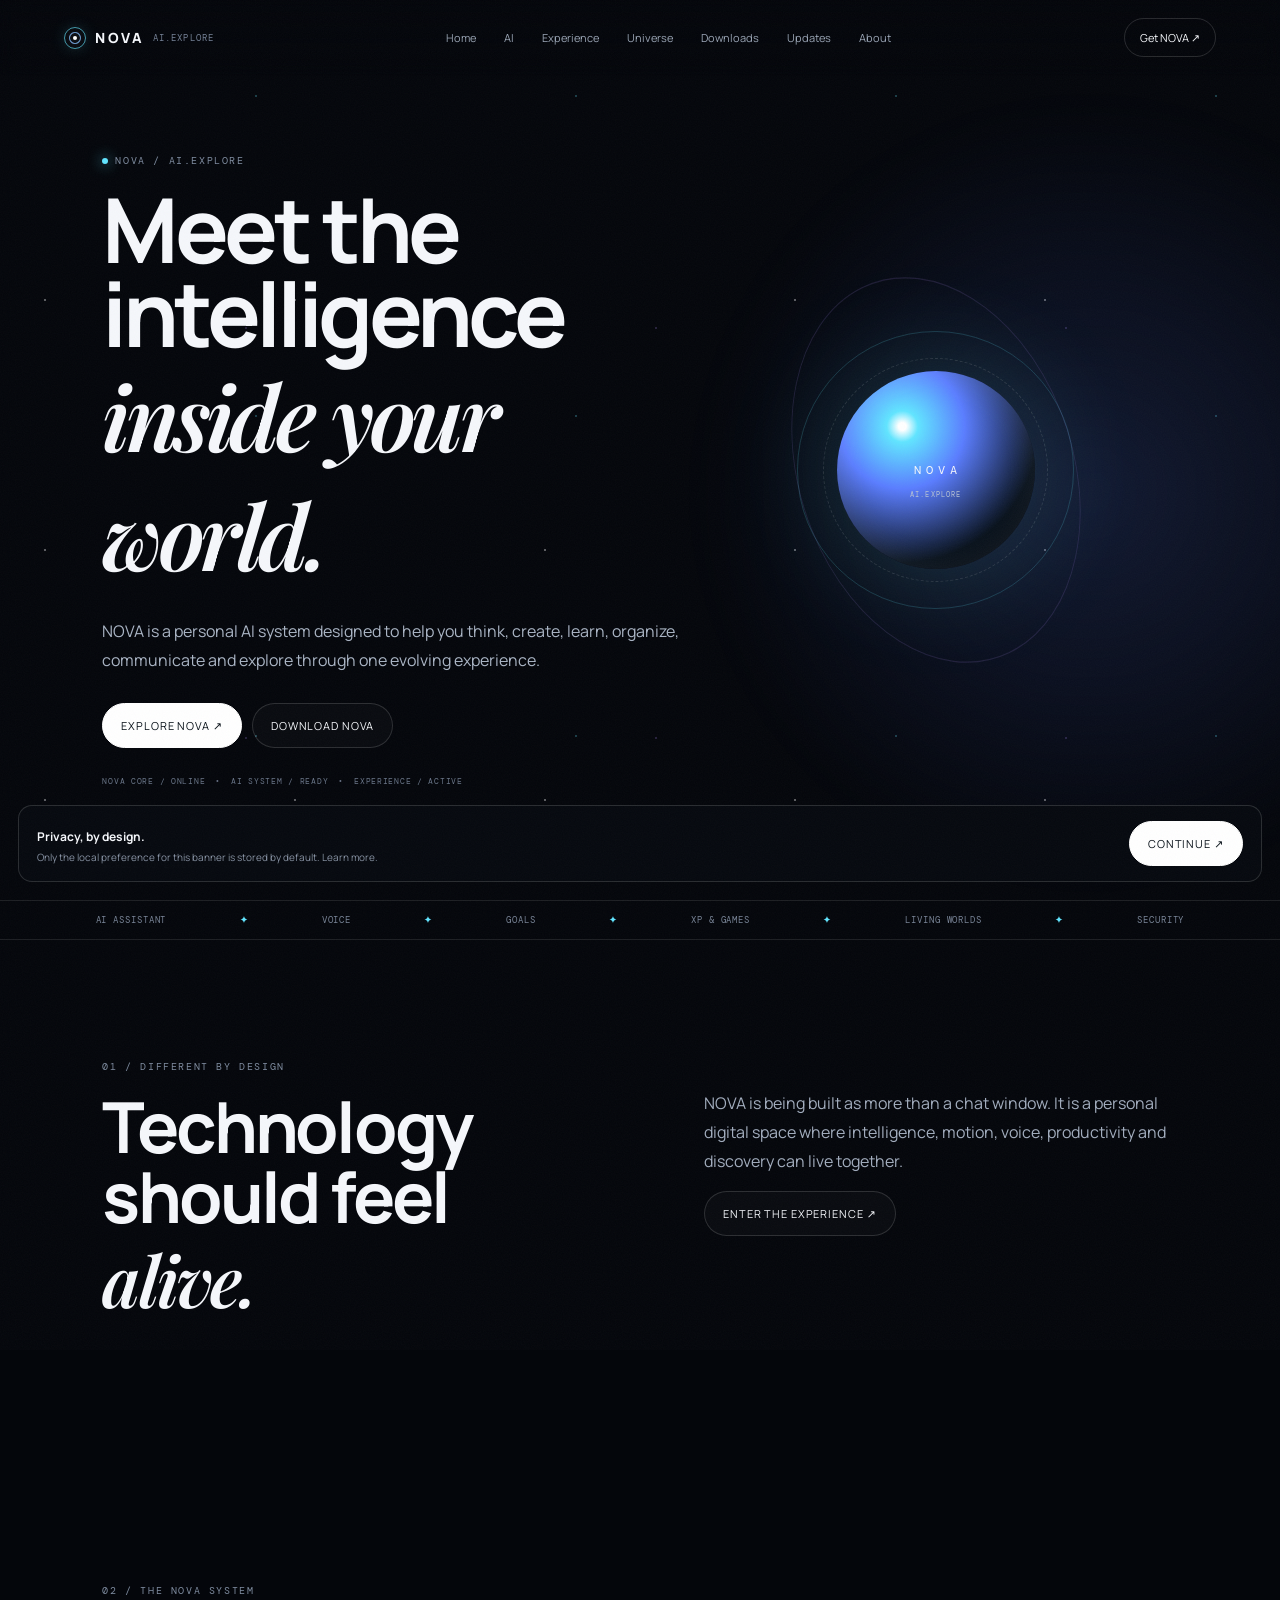
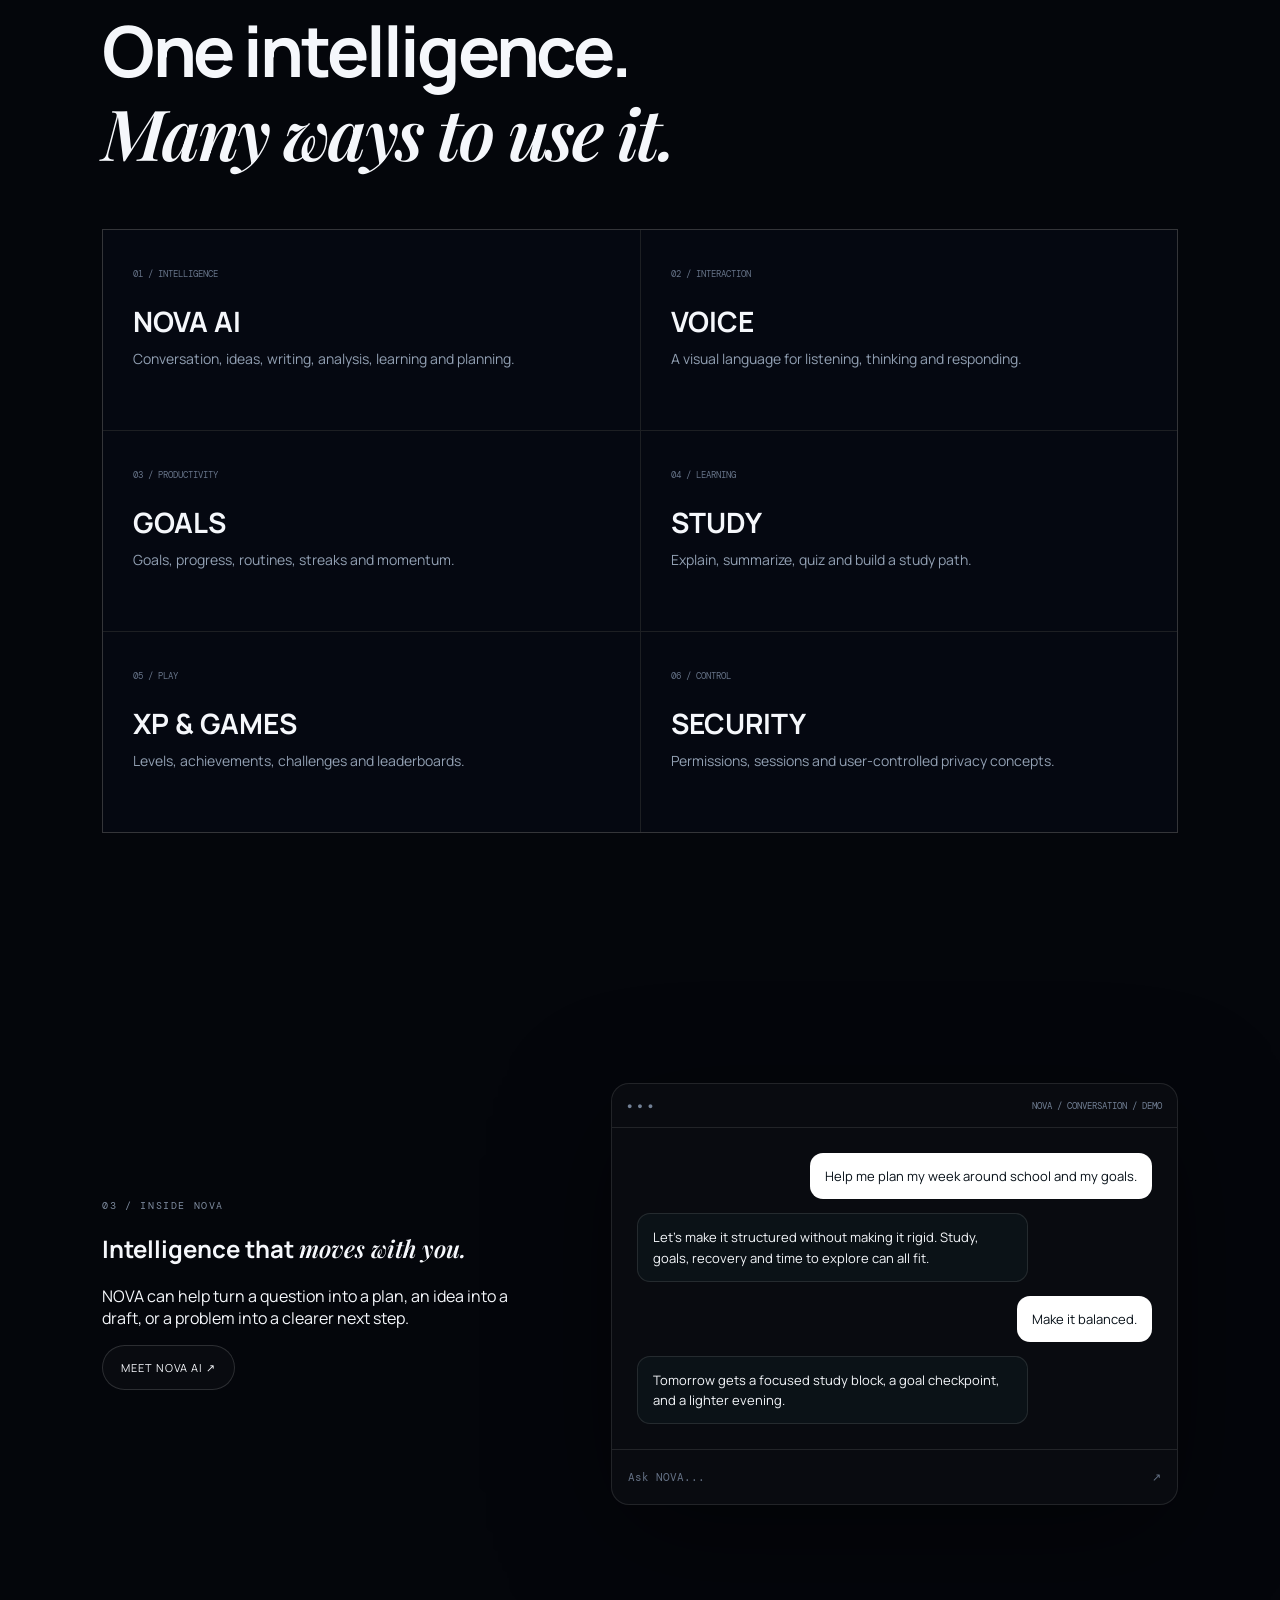
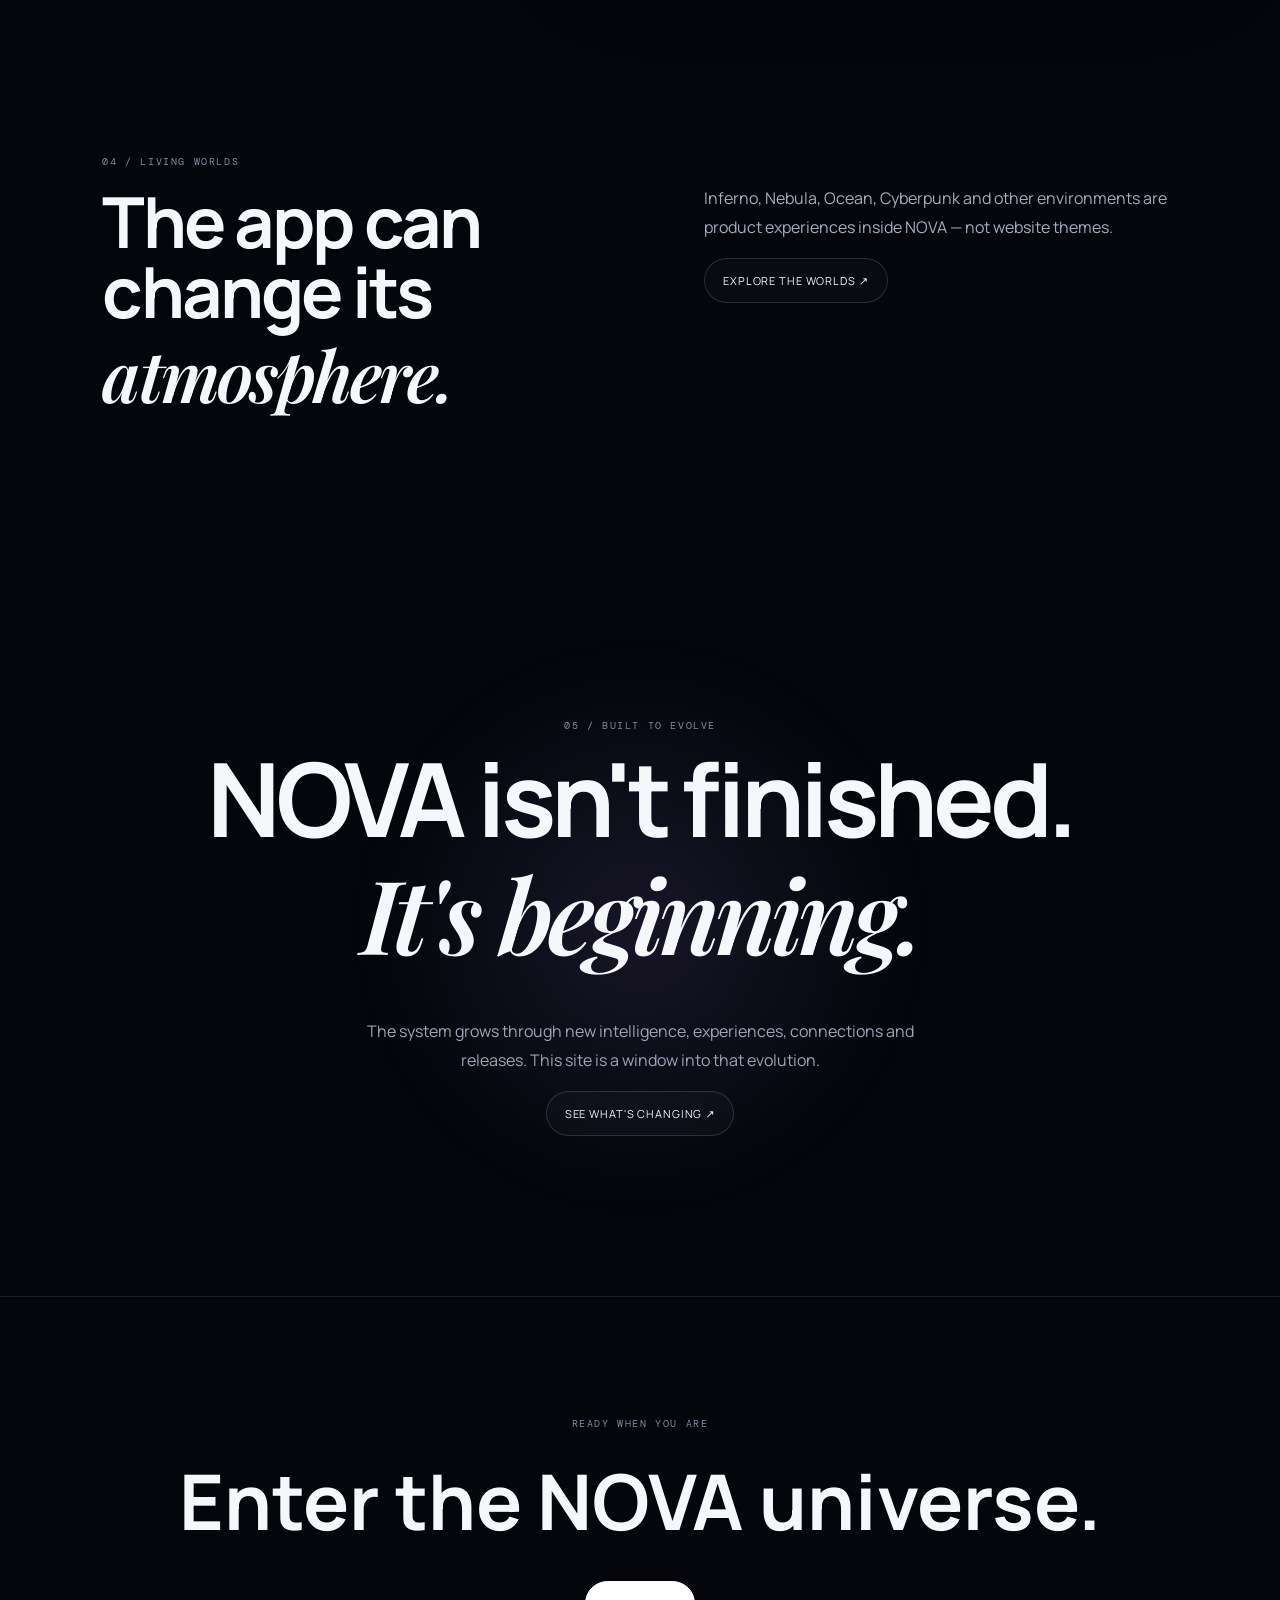
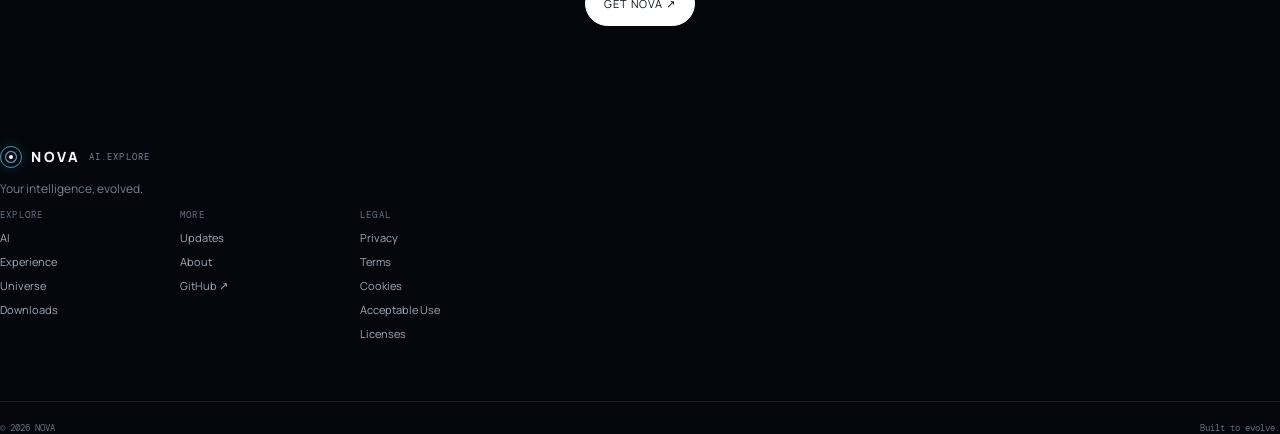
==== commit 042ecfef: "Point website GitHub link to NOVA organization" ====
--- a/index.html
+++ b/index.html
@@ -7,4 +7,4 @@
 <section class="section"><div class="kicker">04 / LIVING WORLDS</div><div class="split reveal"><h2>The app can change its <em>atmosphere.</em></h2><div><p>Inferno, Nebula, Ocean, Cyberpunk and other environments are product experiences inside NOVA — not website themes.</p><a class="btn ghost" href="experience.html">Explore the worlds ↗</a></div></div></section>
 <section class="manifesto"><div class="kicker reveal">05 / BUILT TO EVOLVE</div><h2 class="reveal">NOVA isn't finished.<br><em>It's beginning.</em></h2><p class="reveal">The system grows through new intelligence, experiences, connections and releases. This site is a window into that evolution.</p><a class="btn ghost reveal" href="updates.html">See what's changing ↗</a></section>
 <section class="section" style="text-align:center;border-top:1px solid rgba(255,255,255,.1)"><div class="kicker">READY WHEN YOU ARE</div><h2 style="font-size:clamp(45px,6vw,82px);margin:18px 0 28px">Enter the NOVA universe.</h2><a class="btn primary" href="downloads.html">Get NOVA ↗</a></section>
-</main><footer><div class="footer-brand"><a class="brand" href="index.html"><span class="mark"><i></i></span><span>NOVA</span><small>AI.EXPLORE</small></a><p>Your intelligence, evolved.</p></div><div class="footer-links"><div><b>EXPLORE</b><a href="ai.html">AI</a><a href="experience.html">Experience</a><a href="universe.html">Universe</a><a href="downloads.html">Downloads</a></div><div><b>MORE</b><a href="updates.html">Updates</a><a href="about.html">About</a><a href="https://github.com/team3nerd/nova-website" target="_blank" rel="noreferrer">GitHub ↗</a></div><div><b>LEGAL</b><a href="privacy.html">Privacy</a><a href="terms.html">Terms</a><a href="cookies.html">Cookies</a><a href="acceptable-use.html">Acceptable Use</a><a href="licenses.html">Licenses</a></div></div><div class="footer-bottom"><span>© 2026 NOVA</span><span>Built to evolve.</span></div></footer><div class="cookie" id="cookie"><div><strong>Privacy, by design.</strong><p>Only the local preference for this banner is stored by default. <a href="cookies.html">Learn more</a>.</p></div><button class="btn primary" id="cookieBtn">Continue ↗</button></div><script src="script.js"></script></body></html>+</main><footer><div class="footer-brand"><a class="brand" href="index.html"><span class="mark"><i></i></span><span>NOVA</span><small>AI.EXPLORE</small></a><p>Your intelligence, evolved.</p></div><div class="footer-links"><div><b>EXPLORE</b><a href="ai.html">AI</a><a href="experience.html">Experience</a><a href="universe.html">Universe</a><a href="downloads.html">Downloads</a></div><div><b>MORE</b><a href="updates.html">Updates</a><a href="about.html">About</a><a href="https://github.com/nova-AI-explore/nova-website" target="_blank" rel="noreferrer">GitHub ↗</a></div><div><b>LEGAL</b><a href="privacy.html">Privacy</a><a href="terms.html">Terms</a><a href="cookies.html">Cookies</a><a href="acceptable-use.html">Acceptable Use</a><a href="licenses.html">Licenses</a></div></div><div class="footer-bottom"><span>© 2026 NOVA</span><span>Built to evolve.</span></div></footer><div class="cookie" id="cookie"><div><strong>Privacy, by design.</strong><p>Only the local preference for this banner is stored by default. <a href="cookies.html">Learn more</a>.</p></div><button class="btn primary" id="cookieBtn">Continue ↗</button></div><script src="script.js"></script></body></html>
--- a/styles.css
+++ b/styles.css
@@ -1,162 +1 @@
-*{box-sizing:border-box}
-html{scroll-behavior:smooth}
-body{margin:0;background:#071015;color:#f4f7f7;font-family:Manrope,system-ui,sans-serif;overflow-x:hidden}
-body:before{content:"";position:fixed;inset:0;pointer-events:none;z-index:0;background:radial-gradient(circle at 72% 12%,rgba(147,221,215,.08),transparent 28%),radial-gradient(circle at 18% 62%,rgba(84,136,154,.08),transparent 30%),linear-gradient(180deg,#071015 0%,#071015 35%,#081116 100%)}
-a{color:inherit;text-decoration:none}
-button{font:inherit}
-::selection{background:rgba(153,220,212,.25)}
-.grain{position:fixed;inset:-50%;pointer-events:none;z-index:9999;opacity:.028;background-image:url("data:image/svg+xml,%3Csvg xmlns='http://www.w3.org/2000/svg' width='120' height='120'%3E%3Cfilter id='n'%3E%3CfeTurbulence type='fractalNoise' baseFrequency='.8' numOctaves='3'/%3E%3C/filter%3E%3Crect width='100%25' height='100%25' filter='url(%23n)'/%3E%3C/svg%3E");animation:grain .35s steps(2) infinite}
-.stars{position:fixed;inset:0;pointer-events:none;z-index:0;opacity:.48;background-image:radial-gradient(circle at 15% 20%,rgba(255,255,255,.7) 0 1px,transparent 1.5px),radial-gradient(circle at 82% 26%,rgba(171,231,223,.55) 0 1px,transparent 1.5px),radial-gradient(circle at 62% 80%,rgba(135,176,190,.45) 0 1px,transparent 1.5px);background-size:260px 260px,330px 330px,420px 420px;animation:stars 28s linear infinite}
-.cursor-glow{position:fixed;left:0;top:0;width:260px;height:260px;border-radius:50%;pointer-events:none;z-index:1;background:radial-gradient(circle,rgba(167,232,223,.1),transparent 68%);transform:translate(-50%,-50%);mix-blend-mode:screen;transition:opacity .25s}
-.nav{position:fixed;top:0;left:0;right:0;height:76px;z-index:100;padding:0 5vw;display:flex;align-items:center;justify-content:space-between;border-bottom:1px solid transparent;background:linear-gradient(180deg,rgba(7,16,21,.88),rgba(7,16,21,.3));backdrop-filter:blur(12px);transition:.35s}
-.nav.scrolled{border-color:rgba(226,244,241,.12);background:rgba(7,16,21,.87)}
-.brand{display:flex;gap:9px;align-items:center;font-weight:800;letter-spacing:.18em;font-size:14px}
-.brand small{font:9px "DM Mono",monospace;color:#72858a;letter-spacing:.12em}
-.mark{width:22px;height:22px;display:block;border:1px solid rgba(161,226,218,.7);border-radius:50%;position:relative;box-shadow:0 0 18px rgba(135,215,207,.12)}
-.mark:before,.mark:after{content:"";position:absolute;inset:4px;border:1px solid rgba(197,230,226,.45);border-radius:50%;transform:rotate(55deg)}
-.mark:after{transform:rotate(-55deg);border-color:rgba(141,205,199,.35)}
-.mark i{position:absolute;left:8px;top:8px;width:4px;height:4px;border-radius:50%;background:#eefbf9;box-shadow:0 0 13px #eefbf9}
-.nav nav{display:flex;gap:28px;font-size:11px;color:#9aa9ad}
-.nav nav a{position:relative}
-.nav nav a:after{content:"";position:absolute;left:0;right:100%;bottom:-5px;height:1px;background:#dcefed;transition:.35s}
-.nav nav a:hover:after{right:0}
-.nav-cta{font-size:11px;padding:11px 16px;border:1px solid rgba(226,244,241,.16);border-radius:999px}
-.menu{display:none;background:none;border:0;color:#fff;font-size:24px}
-.mobile{position:fixed;inset:0;z-index:90;background:rgba(7,16,21,.985);display:none;flex-direction:column;justify-content:center;padding:70px 10vw}
-.mobile.open{display:flex}
-.mobile a{font:italic 8vw "Playfair Display",serif;padding:13px 0;border-bottom:1px solid rgba(226,244,241,.12)}
-main{position:relative;z-index:2}
-.hero{min-height:100svh;padding:120px 7vw 36px;position:relative;display:flex;flex-direction:column;justify-content:center}
-.hero-grid{width:100%;display:grid;grid-template-columns:minmax(0,1.03fr) minmax(360px,.97fr);gap:4vw;align-items:center;max-width:1500px;margin:auto}
-.hero-copy{max-width:760px;padding-top:40px}
-.eyebrow,.section-index{font:10px "DM Mono",monospace;letter-spacing:.18em;color:#8da0a4;text-transform:uppercase}
-.eyebrow .dot{display:inline-block;width:6px;height:6px;border-radius:50%;background:#a5e8df;box-shadow:0 0 15px rgba(165,232,223,.9);margin-right:8px}
-.hero h1{font-size:clamp(66px,8.4vw,140px);line-height:.88;letter-spacing:-.065em;margin:22px 0 28px}
-.title-line{display:block}
-.title-soft{font:500 italic 1em "Playfair Display",serif;color:#d7e3e0;padding-left:8vw}
-.hero-copy p{max-width:590px;color:#b3c0c2;font-size:16px;line-height:1.85;margin:0}
-.actions{display:flex;align-items:center;gap:24px;flex-wrap:wrap;margin-top:34px}
-.btn{display:inline-flex;align-items:center;gap:9px;padding:14px 19px;border-radius:999px;border:1px solid rgba(226,244,241,.15);font-size:10px;letter-spacing:.1em;text-transform:uppercase;transition:transform .3s,border-color .3s,background .3s}
-.btn.primary{background:#eaf7f4;color:#081115;border-color:#eaf7f4}
-.btn.ghost{background:rgba(226,244,241,.035)}
-.btn:hover{transform:translateY(-3px);border-color:rgba(226,244,241,.4)}
-.text-link{display:inline-flex;align-items:center;gap:10px;font-size:11px;letter-spacing:.06em;text-transform:uppercase;color:#c0cfce;transition:.25s}
-.text-link:hover{color:#fff;transform:translateX(4px)}
-.hero-meta{display:flex;gap:14px;margin-top:34px;font:9px "DM Mono",monospace;color:#6f8084;letter-spacing:.14em;flex-wrap:wrap}
-.hero-orbit{min-height:620px;position:relative;display:grid;place-items:center;perspective:1200px}
-.nova-sphere{width:min(34vw,370px);aspect-ratio:1;border-radius:50%;position:relative;display:grid;place-items:center;transform-style:preserve-3d;transition:transform .3s ease-out;background:radial-gradient(circle at 34% 27%,#f7fffd 0 1.5%,#bcebe5 7%,#7cb6b0 18%,#385961 44%,#10232a 67%,#071015 100%);box-shadow:0 0 70px rgba(121,214,204,.12),0 0 160px rgba(102,159,169,.08),inset -28px -28px 50px rgba(0,0,0,.28),inset 8px 8px 22px rgba(255,255,255,.22)}
-.nova-sphere:before{content:"";position:absolute;inset:-7%;border-radius:50%;background:conic-gradient(from 90deg,transparent 0 15%,rgba(185,236,229,.45),transparent 28% 56%,rgba(154,215,210,.28),transparent 70%);filter:blur(1px);animation:spin 15s linear infinite}
-.nova-sphere:after{content:"";position:absolute;inset:-15%;border-radius:50%;border:1px solid rgba(180,226,221,.11);box-shadow:0 0 80px rgba(124,189,181,.08)}
-.nova-sphere span{font:11px "DM Mono",monospace;letter-spacing:.45em;margin-left:.45em;color:#effbf9;text-shadow:0 0 16px rgba(255,255,255,.35)}
-.orbit{position:absolute;border:1px solid rgba(190,231,226,.15);border-radius:50%;transform-style:preserve-3d;pointer-events:none}
-.orbit-a{width:82%;height:46%;transform:rotate(20deg);animation:orbitA 18s linear infinite}
-.orbit-b{width:68%;height:68%;transform:rotateX(68deg) rotateZ(-18deg);animation:orbitB 24s linear infinite}
-.orbit-c{width:55%;height:92%;transform:rotateY(68deg) rotateZ(28deg);animation:orbitC 30s linear infinite}
-.orbit-label{position:absolute;font:8px "DM Mono",monospace;letter-spacing:.16em;color:#90a5a7}
-.label-a{top:22%;left:8%}.label-b{right:8%;top:38%}.label-c{left:19%;bottom:17%}
-.hero-bottom{display:flex;align-items:center;justify-content:center;gap:12px;font:8px "DM Mono",monospace;color:#6e7f83;letter-spacing:.16em;padding-top:18px}
-.scroll-line{width:90px;height:1px;background:linear-gradient(90deg,transparent,#79908f)}
-.marquee{position:relative;overflow:hidden;border-top:1px solid rgba(226,244,241,.11);border-bottom:1px solid rgba(226,244,241,.11);padding:14px 0}
-.marquee-track{display:flex;width:max-content;gap:18px;align-items:center;white-space:nowrap;font:9px "DM Mono",monospace;color:#7b8d91;letter-spacing:.12em;animation:marquee 24s linear infinite}
-.marquee b{color:#a3dfd7;font-weight:400}
-.section{padding:150px 8vw;max-width:1500px;margin:auto}
-.editorial-grid{display:grid;grid-template-columns:1fr 1fr;gap:11vw;margin-top:24px}
-.editorial-grid h2,.head-row h2,.ai-stage h2,.world-copy h2{font-size:clamp(48px,6vw,92px);line-height:.95;letter-spacing:-.055em;margin:0}
-.editorial-grid h2 em,.head-row h2 em,.ai-stage h2 em,.world-copy h2 em,.manifesto h2 em{font:500 italic 1em "Playfair Display",serif}
-.editorial-copy{padding-top:10px;max-width:560px}
-.editorial-copy p,.ai-stage-copy p,.world-copy p{color:#aebdbf;font-size:16px;line-height:1.85;margin:0 0 28px}
-.section-head{margin-bottom:46px}
-.head-row{display:flex;justify-content:space-between;align-items:flex-end;gap:30px;margin-top:20px}
-.head-row p{max-width:280px;color:#778a8d;font-size:12px;line-height:1.7;margin:0}
-.system-list{border-top:1px solid rgba(226,244,241,.13)}
-.system-item{display:grid;grid-template-columns:70px 1.1fr 1.7fr 40px;align-items:center;gap:18px;padding:25px 0;border-bottom:1px solid rgba(226,244,241,.11);transition:background .35s,padding .35s}
-.system-item:hover{background:linear-gradient(90deg,rgba(182,229,223,.04),transparent 65%);padding-left:18px;padding-right:18px}
-.system-num{font:9px "DM Mono",monospace;color:#6f8185}
-.system-item strong{font-size:20px;letter-spacing:-.02em}
-.system-note{font-size:12px;color:#8fa0a3}
-.system-arrow{justify-self:end;font-size:16px;color:#b9d8d3}
-.ai-stage{display:grid;grid-template-columns:.75fr 1.25fr;gap:7vw;align-items:center}
-.ai-stage-copy{max-width:520px}
-.ai-stage-copy h2{margin:20px 0 25px}
-.ai-window{border:1px solid rgba(226,244,241,.13);border-radius:22px;overflow:hidden;background:rgba(224,241,238,.025);box-shadow:0 45px 130px rgba(0,0,0,.4);transform-style:preserve-3d}
-.window-top{height:48px;border-bottom:1px solid rgba(226,244,241,.11);display:flex;align-items:center;justify-content:space-between;padding:0 16px;font:8px "DM Mono",monospace;color:#708286;letter-spacing:.08em}
-.window-body{padding:34px;min-height:360px;display:flex;flex-direction:column;gap:14px;justify-content:center}
-.msg{max-width:72%;padding:14px 16px;border-radius:14px;font-size:13px;line-height:1.6}
-.msg-user{margin-left:auto;background:#eaf7f4;color:#081115}
-.msg-nova{border:1px solid rgba(226,244,241,.1);background:rgba(162,219,213,.035);color:#ccdad8}
-.window-input{height:58px;border-top:1px solid rgba(226,244,241,.11);display:flex;align-items:center;justify-content:space-between;padding:0 18px;color:#708286;font:10px "DM Mono",monospace}
-.world-stage{display:grid;grid-template-columns:.8fr 1.2fr;gap:7vw;align-items:center}
-.world-copy{max-width:540px}
-.world-copy h2{margin:20px 0 25px}
-.world-stack{height:520px;position:relative}
-.world-card{position:absolute;left:0;right:0;height:68%;border:1px solid rgba(226,244,241,.13);border-radius:24px;overflow:hidden;padding:28px;display:flex;flex-direction:column;justify-content:flex-end;box-shadow:0 30px 100px rgba(0,0,0,.26);transition:transform .8s cubic-bezier(.2,.8,.2,1)}
-.world-card:before{content:"";position:absolute;inset:0;background:radial-gradient(circle at 50% 50%,var(--worldGlow),transparent 55%),linear-gradient(180deg,rgba(3,9,12,.08),rgba(3,9,12,.72))}
-.world-card>*{position:relative;z-index:2}
-.world-card span,.world-card small{font:9px "DM Mono",monospace;letter-spacing:.12em;color:rgba(235,248,246,.68)}
-.world-card strong{font-size:58px;letter-spacing:-.05em;margin:8px 0}
-.world-inferno{--worldGlow:rgba(233,135,74,.2);background:radial-gradient(circle at 70% 30%,rgba(242,143,96,.28),transparent 45%),#111417;top:76px;transform:rotate(-2deg)}
-.world-ocean{--worldGlow:rgba(99,190,200,.22);background:radial-gradient(circle at 30% 30%,rgba(111,189,198,.22),transparent 45%),#0a1519;top:36px;transform:rotate(2deg)}
-.world-nebula{--worldGlow:rgba(177,154,214,.2);background:radial-gradient(circle at 50% 35%,rgba(151,138,196,.22),transparent 45%),#0d1018;top:0;transform:rotate(-.7deg)}
-.manifesto{min-height:82svh;padding:170px 8vw;display:flex;flex-direction:column;align-items:center;justify-content:center;text-align:center;position:relative;overflow:hidden}
-.manifesto:before{content:"";position:absolute;width:900px;height:900px;border-radius:50%;background:radial-gradient(circle,rgba(145,218,210,.08),transparent 63%);filter:blur(20px)}
-.manifesto h2{position:relative;font-size:clamp(58px,8vw,122px);line-height:.88;letter-spacing:-.06em;margin:22px 0}
-.manifesto p{position:relative;max-width:620px;color:#9fb0b2;line-height:1.8;margin:0 0 30px}
-.final-cta{padding:150px 8vw;text-align:center;border-top:1px solid rgba(226,244,241,.11);border-bottom:1px solid rgba(226,244,241,.11)}
-.final-cta h2{font-size:clamp(52px,7vw,105px);line-height:.93;letter-spacing:-.06em;margin:18px 0 30px}
-.footer{padding:75px 8vw 30px}
-.footer-top{display:flex;justify-content:space-between;gap:60px}
-.footer-brand p{color:#718287;font-size:12px}
-.footer-links{display:grid;grid-template-columns:repeat(3,minmax(0,1fr));gap:44px;flex:1;max-width:700px}
-.footer-links div{display:flex;flex-direction:column;gap:9px}
-.footer-links b{font:9px "DM Mono",monospace;color:#63767a;letter-spacing:.14em}
-.footer-links a{font-size:11px;color:#9babaf;transition:.2s}
-.footer-links a:hover{color:#f5fbfa;transform:translateX(3px)}
-.footer-bottom{display:flex;justify-content:space-between;border-top:1px solid rgba(226,244,241,.11);margin-top:70px;padding-top:20px;font:9px "DM Mono",monospace;color:#65777b;letter-spacing:.08em}
-.cookie{position:fixed;z-index:120;left:18px;right:18px;bottom:18px;padding:15px 18px;border:1px solid rgba(226,244,241,.15);background:rgba(7,16,21,.9);backdrop-filter:blur(18px);border-radius:14px;display:flex;align-items:center;justify-content:space-between;gap:18px;transition:.35s}
-.cookie.hide{transform:translateY(130%);opacity:0}
-.cookie strong{font-size:12px}
-.cookie p{margin:4px 0 0;color:#819195;font-size:10px}
-.reveal{opacity:0;transform:translateY(35px);transition:opacity .9s ease,transform .9s cubic-bezier(.2,.8,.2,1)}
-.reveal.on{opacity:1;transform:none}
-@keyframes spin{to{transform:rotate(360deg)}}
-@keyframes orbitA{to{transform:rotate(380deg)}}
-@keyframes orbitB{to{transform:rotateX(68deg) rotateZ(342deg)}}
-@keyframes orbitC{to{transform:rotateY(68deg) rotateZ(-332deg)}}
-@keyframes float{50%{transform:translateY(-8px)}}
-@keyframes stars{to{background-position:230px 120px,-180px 145px,120px -170px}}
-@keyframes grain{0%{transform:translate(0,0)}25%{transform:translate(2%,-1%)}50%{transform:translate(-1%,2%)}75%{transform:translate(1%,1%)}to{transform:translate(-2%,-2%)}}
-@keyframes marquee{to{transform:translateX(-50%)}}
-@media(max-width:1050px){
-  .nav nav,.nav-cta{display:none}.menu{display:block}
-  .hero-grid,.editorial-grid,.ai-stage,.world-stage{grid-template-columns:1fr}
-  .hero-copy{padding-top:30px}
-  .hero-orbit{min-height:460px;order:-1}
-  .nova-sphere{width:min(62vw,350px)}
-  .head-row{align-items:flex-start;flex-direction:column}
-  .world-stack{height:470px}
-  .footer-top{flex-direction:column}.footer-links{max-width:none}
-}
-@media(max-width:650px){
-  .hero,.section,.manifesto,.final-cta,.footer{padding-left:20px;padding-right:20px}
-  .hero{padding-top:110px;min-height:auto;padding-bottom:45px}
-  .hero h1{font-size:clamp(52px,14vw,78px);margin-bottom:22px}
-  .title-soft{padding-left:13vw}
-  .hero-orbit{min-height:390px}
-  .nova-sphere{width:270px}
-  .orbit-label{font-size:7px}.label-a{left:2%}.label-b{right:1%}
-  .section{padding-top:115px;padding-bottom:115px}
-  .editorial-grid h2,.head-row h2,.ai-stage h2,.world-copy h2{font-size:47px}
-  .system-item{grid-template-columns:45px 1fr 30px}.system-note{display:none}
-  .system-item strong{font-size:17px}
-  .window-body{padding:20px;min-height:300px}.msg{max-width:86%}
-  .world-stack{height:360px}.world-card{height:70%;border-radius:18px;padding:20px}.world-card strong{font-size:42px}
-  .manifesto h2{font-size:clamp(54px,13vw,82px)}
-  .final-cta{padding-top:110px;padding-bottom:110px}
-  .footer-links{grid-template-columns:1fr 1fr;gap:30px}
-  .cookie{left:10px;right:10px;bottom:10px;align-items:flex-start;flex-direction:column}.cookie .btn{width:100%;justify-content:center}
-}
-@media(prefers-reduced-motion:reduce){
-  html{scroll-behavior:auto}
-  .grain,.stars,.marquee-track,.orbit-a,.orbit-b,.orbit-c,.nova-sphere:before{animation:none!important}
-  .reveal{opacity:1;transform:none;transition:none}
-}+*{box-sizing:border-box}html{scroll-behavior:smooth}body{margin:0;background:#04060b;color:#f5f7fb;font-family:Manrope,system-ui,sans-serif;overflow-x:hidden}a{color:inherit;text-decoration:none}button{font:inherit}::selection{background:rgba(97,229,255,.25)}.grain{position:fixed;inset:-50%;pointer-events:none;z-index:9999;opacity:.035;background-image:url("data:image/svg+xml,%3Csvg xmlns='http://www.w3.org/2000/svg' width='120' height='120'%3E%3Cfilter id='n'%3E%3CfeTurbulence type='fractalNoise' baseFrequency='.85' numOctaves='3'/%3E%3C/filter%3E%3Crect width='100%25' height='100%25' filter='url(%23n)'/%3E%3C/svg%3E");animation:grain .3s steps(2) infinite}.stars{position:fixed;inset:0;pointer-events:none;opacity:.5;background-image:radial-gradient(circle at 18% 20%,rgba(255,255,255,.7) 0 1px,transparent 1.5px),radial-gradient(circle at 80% 30%,rgba(97,229,255,.5) 0 1px,transparent 1.5px),radial-gradient(circle at 60% 80%,rgba(174,140,255,.4) 0 1px,transparent 1.5px);background-size:250px 250px,320px 320px,410px 410px;animation:stars 20s linear infinite}.nav{position:fixed;z-index:100;top:0;left:0;right:0;height:76px;padding:0 5vw;display:flex;align-items:center;justify-content:space-between;border-bottom:1px solid transparent;background:linear-gradient(180deg,rgba(4,6,11,.85),rgba(4,6,11,.25));backdrop-filter:blur(10px);transition:.3s}.nav.scrolled{border-color:rgba(255,255,255,.1);background:rgba(4,6,11,.86)}.brand{display:flex;gap:9px;align-items:center;font-weight:800;letter-spacing:.18em;font-size:14px}.brand small{font:9px "DM Mono",monospace;color:#748196;letter-spacing:.12em}.mark{width:22px;height:22px;display:block;border:1px solid rgba(97,229,255,.65);border-radius:50%;position:relative;box-shadow:0 0 15px rgba(97,229,255,.15)}.mark:before,.mark:after{content:"";position:absolute;inset:4px;border:1px solid rgba(174,140,255,.55);border-radius:50%;transform:rotate(55deg)}.mark:after{transform:rotate(-55deg);border-color:rgba(97,229,255,.45)}.mark i{position:absolute;left:8px;top:8px;width:4px;height:4px;border-radius:50%;background:#fff;box-shadow:0 0 13px #fff}.nav nav{display:flex;gap:28px;font-size:11px;color:#9aa5b5}.nav nav a:hover{color:#fff}.nav-cta{font-size:11px;padding:11px 15px;border:1px solid rgba(255,255,255,.14);border-radius:999px}.menu{display:none;background:none;border:0;color:#fff;font-size:24px}.mobile{position:fixed;inset:0;z-index:90;background:rgba(4,6,11,.97);display:none;flex-direction:column;justify-content:center;padding:70px 10vw}.mobile.open{display:flex}.mobile a{font:italic 8vw "Playfair Display",serif;padding:13px 0;border-bottom:1px solid rgba(255,255,255,.1)}main{position:relative;z-index:2}.hero{min-height:100svh;padding:120px 8vw 80px;display:grid;grid-template-columns:1.1fr .9fr;align-items:center;position:relative;overflow:hidden}.hero:before{content:"";position:absolute;right:-20%;top:5%;width:70vw;height:70vw;background:radial-gradient(circle,rgba(90,125,255,.16),transparent 62%);filter:blur(20px)}.eyebrow,.kicker{font:10px "DM Mono",monospace;letter-spacing:.16em;color:#7e8b9f;text-transform:uppercase}.eyebrow .dot{display:inline-block;width:6px;height:6px;border-radius:50%;background:#61e5ff;box-shadow:0 0 14px #61e5ff;margin-right:7px}.hero h1,.subhero h1{font-size:clamp(56px,7vw,108px);line-height:.94;letter-spacing:-.05em;margin:20px 0 24px}.hero h1 em,.subhero h1 em,h2 em{font:600 italic 1em "Playfair Display",serif}.hero p,.subhero p{max-width:620px;color:#aab5c5;font-size:16px;line-height:1.8}.actions{display:flex;gap:10px;flex-wrap:wrap;margin-top:28px}.btn{display:inline-flex;align-items:center;gap:10px;padding:14px 18px;border-radius:999px;border:1px solid rgba(255,255,255,.14);font-size:11px;letter-spacing:.08em;text-transform:uppercase}.btn.primary{background:#fff;color:#071018;border-color:#fff}.btn.ghost{background:rgba(255,255,255,.025)}.btn:hover{transform:translateY(-2px);transition:.25s}.status{display:flex;gap:10px;flex-wrap:wrap;margin-top:28px;font:8px "DM Mono",monospace;color:#697588;letter-spacing:.09em}.core-wrap{height:min(70vh,680px);display:grid;place-items:center;position:relative}.core{width:min(34vw,330px);aspect-ratio:1;position:relative;display:grid;place-items:center}.core .sphere{position:absolute;inset:20%;border-radius:50%;background:radial-gradient(circle at 33% 28%,#fff 0 2%,#61e5ff 8%,#5a7dff 32%,#07101a 70%,#020408 100%);box-shadow:0 0 120px rgba(97,229,255,.2),inset 0 0 35px rgba(255,255,255,.08);animation:float 5s ease-in-out infinite}.ring{position:absolute;border-radius:50%;border:1px solid rgba(97,229,255,.18)}.ring.r1{inset:8%;animation:spin 17s linear infinite}.ring.r2{inset:0;transform:rotate(32deg) skewX(20deg);border-color:rgba(174,140,255,.14);animation:spinr 23s linear infinite}.ring.r3{inset:16%;border-style:dashed;border-color:rgba(255,255,255,.12);animation:spinr 13s linear infinite}.core .word{position:relative;z-index:3;font:12px "DM Mono",monospace;letter-spacing:.4em;margin-left:.4em}.core small{position:absolute;z-index:3;top:56%;font:7px "DM Mono",monospace;color:#b9c4d4;letter-spacing:.16em}.hero .scroll{position:absolute;bottom:30px;left:8vw;font:8px "DM Mono",monospace;letter-spacing:.14em;color:#738094}.strip{display:flex;justify-content:space-around;gap:10px;flex-wrap:wrap;border-top:1px solid rgba(255,255,255,.1);border-bottom:1px solid rgba(255,255,255,.1);padding:13px 5vw;font:9px "DM Mono",monospace;color:#788497;letter-spacing:.1em}.strip b{color:#61e5ff}.section{padding:120px 8vw}.split{display:grid;grid-template-columns:1fr 1fr;gap:10vw;align-items:start}.split h2,.section-head h2{font-size:clamp(42px,5.5vw,80px);line-height:1;letter-spacing:-.04em;margin:18px 0}.split p{color:#a2adbe;line-height:1.8;font-size:16px}.cards{display:grid;grid-template-columns:repeat(2,1fr);gap:1px;background:rgba(255,255,255,.1);border:1px solid rgba(255,255,255,.1);margin-top:50px}.card{background:#050811;padding:30px;min-height:200px}.card span{font:9px "DM Mono",monospace;color:#677489}.card h3{font-size:28px;margin:20px 0 8px}.card p{margin:0;color:#92a0b3;line-height:1.6;font-size:14px}.product{display:grid;grid-template-columns:.85fr 1.15fr;gap:7vw;align-items:center;padding:130px 8vw}.window{border:1px solid rgba(255,255,255,.1);border-radius:18px;overflow:hidden;box-shadow:0 30px 120px rgba(0,0,0,.45);background:rgba(255,255,255,.025)}.bar{height:44px;border-bottom:1px solid rgba(255,255,255,.1);display:flex;justify-content:space-between;align-items:center;padding:0 15px;font:9px "DM Mono",monospace;color:#728095}.chat{padding:25px;min-height:320px;display:flex;flex-direction:column;gap:14px}.msg{max-width:76%;padding:13px 15px;border-radius:13px;font-size:13px;line-height:1.55}.msg.user{margin-left:auto;background:#fff;color:#071018}.msg.nova{border:1px solid rgba(255,255,255,.1);background:rgba(97,229,255,.03)}.input{height:55px;border-top:1px solid rgba(255,255,255,.1);padding:0 16px;display:flex;align-items:center;justify-content:space-between;color:#667387;font:11px "DM Mono",monospace}.manifesto{padding:160px 8vw;text-align:center;min-height:600px;display:flex;flex-direction:column;align-items:center;justify-content:center;position:relative;overflow:hidden}.manifesto:before{content:"";position:absolute;width:600px;height:600px;border-radius:50%;background:radial-gradient(circle,rgba(174,140,255,.12),transparent 65%);filter:blur(25px)}.manifesto h2{position:relative;font-size:clamp(58px,8vw,118px);line-height:.9;letter-spacing:-.05em;margin:20px 0}.manifesto p{position:relative;color:#9ba6b7;max-width:580px;line-height:1.8}.subhero{padding:160px 8vw 90px;min-height:68svh;display:grid;grid-template-columns:1fr .8fr;align-items:end;position:relative}.subhero .orb{justify-self:center}.orb{width:min(30vw,320px);aspect-ratio:1;position:relative;display:grid;place-items:center}.orb:before{content:"";position:absolute;inset:22%;border-radius:50%;background:radial-gradient(circle at 32% 28%,#fff 0 2%,#61e5ff 10%,#5a7dff 38%,#050912 72%);box-shadow:0 0 90px rgba(97,229,255,.18);animation:float 5s ease-in-out infinite}.orb .ring{inset:8%}.orb .r2{inset:0}.orb .r3{inset:17%}.world-grid,.download-grid,.future-grid{display:grid;grid-template-columns:repeat(2,1fr);gap:18px;padding:0 8vw 120px}.world,.download,.future{min-height:280px;border:1px solid rgba(255,255,255,.1);border-radius:18px;padding:28px;position:relative;overflow:hidden;background:#050811}.world:before{content:"";position:absolute;inset:0;background:radial-gradient(circle at 50% 80%,var(--c),transparent 55%);opacity:.35}.world h3,.download h3,.future h3{position:relative;font-size:34px;margin:8px 0}.world p,.download p,.future p{position:relative;color:#97a2b3;line-height:1.6;max-width:520px}.world small,.download small,.future small{position:relative;font:9px "DM Mono",monospace;color:#718095;letter-spacing:.12em}.inferno{--c:#ff6a2b}.nebula{--c:#6d7bff}.ocean{--c:#20cfff}.cyber{--c:#b06cff}.crimson{--c:#f03b71}.emerald{--c:#39e295}.midnight{--c:#8ea5ff}.solar{--c:#ffb24e}.arctic{--c:#b9edff}.galaxy{--c:#7e8cff}.toxic{--c:#7dff63}.note,.legal-page,.timeline,.about{padding:90px 8vw 120px;max-width:1050px;margin:auto}.note{border-top:1px solid rgba(255,255,255,.1);border-bottom:1px solid rgba(255,255,255,.1)}.note p{font-size:clamp(25px,3vw,42px);line-height:1.15}.map{padding:20px 8vw 120px;display:grid;grid-template-columns:.8fr 1.2fr;gap:5vw}.map-box{min-height:600px;position:relative;border:1px solid rgba(255,255,255,.1);border-radius:22px;background:radial-gradient(circle at 50% 50%,rgba(97,229,255,.08),transparent 50%),#04070d}.node{position:absolute;transform:translate(-50%,-50%);padding:10px 13px;border-radius:999px;background:#050812;border:1px solid rgba(255,255,255,.12);font:9px "DM Mono",monospace;color:#94a0b2}.node.core{left:50%;top:50%;width:96px;height:96px;display:grid;place-items:center;color:#fff;border-color:rgba(97,229,255,.4);border-radius:50%}.n1{left:16%;top:20%}.n2{left:82%;top:18%}.n3{left:18%;top:76%}.n4{left:78%;top:76%}.n5{left:50%;top:15%}.n6{left:50%;top:85%}.n7{left:13%;top:50%}.n8{left:87%;top:50%}.map-box:before,.map-box:after{content:"";position:absolute;inset:20% 12%;border:1px solid rgba(97,229,255,.08);border-radius:50%;pointer-events:none}.map-box:after{inset:35% 25%;border-color:rgba(174,140,255,.06)}.timeline-item{display:grid;grid-template-columns:230px 1fr;gap:40px;border-top:1px solid rgba(255,255,255,.1);padding:42px 0}.timeline-item:last-child{border-bottom:1px solid rgba(255,255,255,.1)}.timeline-item span{font:9px "DM Mono",monospace;color:#6e7b8e;letter-spacing:.12em}.timeline-item h2{font-size:40px;margin:7px 0}.timeline-item p{color:#98a3b4;line-height:1.7}.about-grid{display:grid;grid-template-columns:1fr 1fr;gap:8vw}.about-grid h2{font-size:clamp(48px,6vw,88px);line-height:.98;margin:0}.about-grid p{color:#9faabc;line-height:1.8}.legal-page h1{font-size:clamp(56px,7vw,100px);line-height:.95;margin:15px 0 28px}.legal-page h2{font-size:28px;margin-top:50px}.legal-page p{color:#9fa9ba;line-height:1.85}.footer{border-top:1px solid rgba(255,255,255,.1);padding:70px 8vw 28px}.footer-top{display:flex;justify-content:space-between;gap:40px}.footer-brand p{color:#768295;font-size:12px}.footer-links{display:grid;grid-template-columns:repeat(3,150px);gap:30px}.footer-links div{display:flex;flex-direction:column;gap:9px}.footer-links b{font:9px "DM Mono",monospace;color:#657286;letter-spacing:.13em}.footer-links a{font-size:11px;color:#9eabba}.footer-bottom{display:flex;justify-content:space-between;border-top:1px solid rgba(255,255,255,.1);margin-top:60px;padding-top:20px;font:9px "DM Mono",monospace;color:#647084}.cookie{position:fixed;z-index:120;left:18px;right:18px;bottom:18px;padding:15px 18px;border:1px solid rgba(255,255,255,.14);background:rgba(7,10,16,.9);backdrop-filter:blur(18px);border-radius:14px;display:flex;align-items:center;justify-content:space-between;gap:18px;transition:.35s}.cookie.hide{transform:translateY(130%);opacity:0}.cookie strong{font-size:12px}.cookie p{margin:4px 0 0;color:#8792a4;font-size:10px}.reveal{opacity:0;transform:translateY(25px);transition:.8s}.reveal.on{opacity:1;transform:none}@keyframes spin{to{transform:rotate(360deg)}}@keyframes spinr{to{transform:rotate(-360deg)}}@keyframes float{50%{transform:translateY(-8px)}}@keyframes stars{to{background-position:200px 100px,-150px 120px,100px -180px}}@keyframes grain{0%{transform:translate(0,0)}25%{transform:translate(2%,-1%)}50%{transform:translate(-1%,2%)}75%{transform:translate(1%,1%)}to{transform:translate(-2%,-2%)}}@media(max-width:980px){.nav nav,.nav-cta{display:none}.menu{display:block}.hero,.subhero,.product,.split,.map,.about-grid{grid-template-columns:1fr}.core-wrap{height:480px;order:-1}.core{width:min(70vw,330px)}.subhero{padding-top:135px}.subhero .orb{justify-self:start;margin-top:30px}.cards,.world-grid,.download-grid,.future-grid,.footer-links{grid-template-columns:1fr}.timeline-item{grid-template-columns:1fr;gap:12px}.footer-top{flex-direction:column}.map-box{min-height:520px}}@media(max-width:620px){.hero,.subhero,.section,.product,.manifesto,.world-grid,.download-grid,.future-grid,.note,.legal-page,.timeline,.about,.map,.footer{padding-left:20px;padding-right:20px}.hero{padding-top:120px}.hero h1{font-size:clamp(48px,13vw,75px)}.core-wrap{height:400px}.status{gap:6px}.split h2,.section-head h2{font-size:44px}.world,.download,.future{min-height:240px}.map-box{min-height:430px}.cookie{left:10px;right:10px;bottom:10px;align-items:flex-start;flex-direction:column}.cookie .btn{width:100%}.footer-links{grid-template-columns:1fr 1fr}.footer-bottom{flex-direction:column;gap:10px}}@media(prefers-reduced-motion:reduce){html{scroll-behavior:auto}.stars,.grain,.core .sphere,.ring,.orb:before{animation:none!important}.reveal{opacity:1;transform:none;transition:none}}
